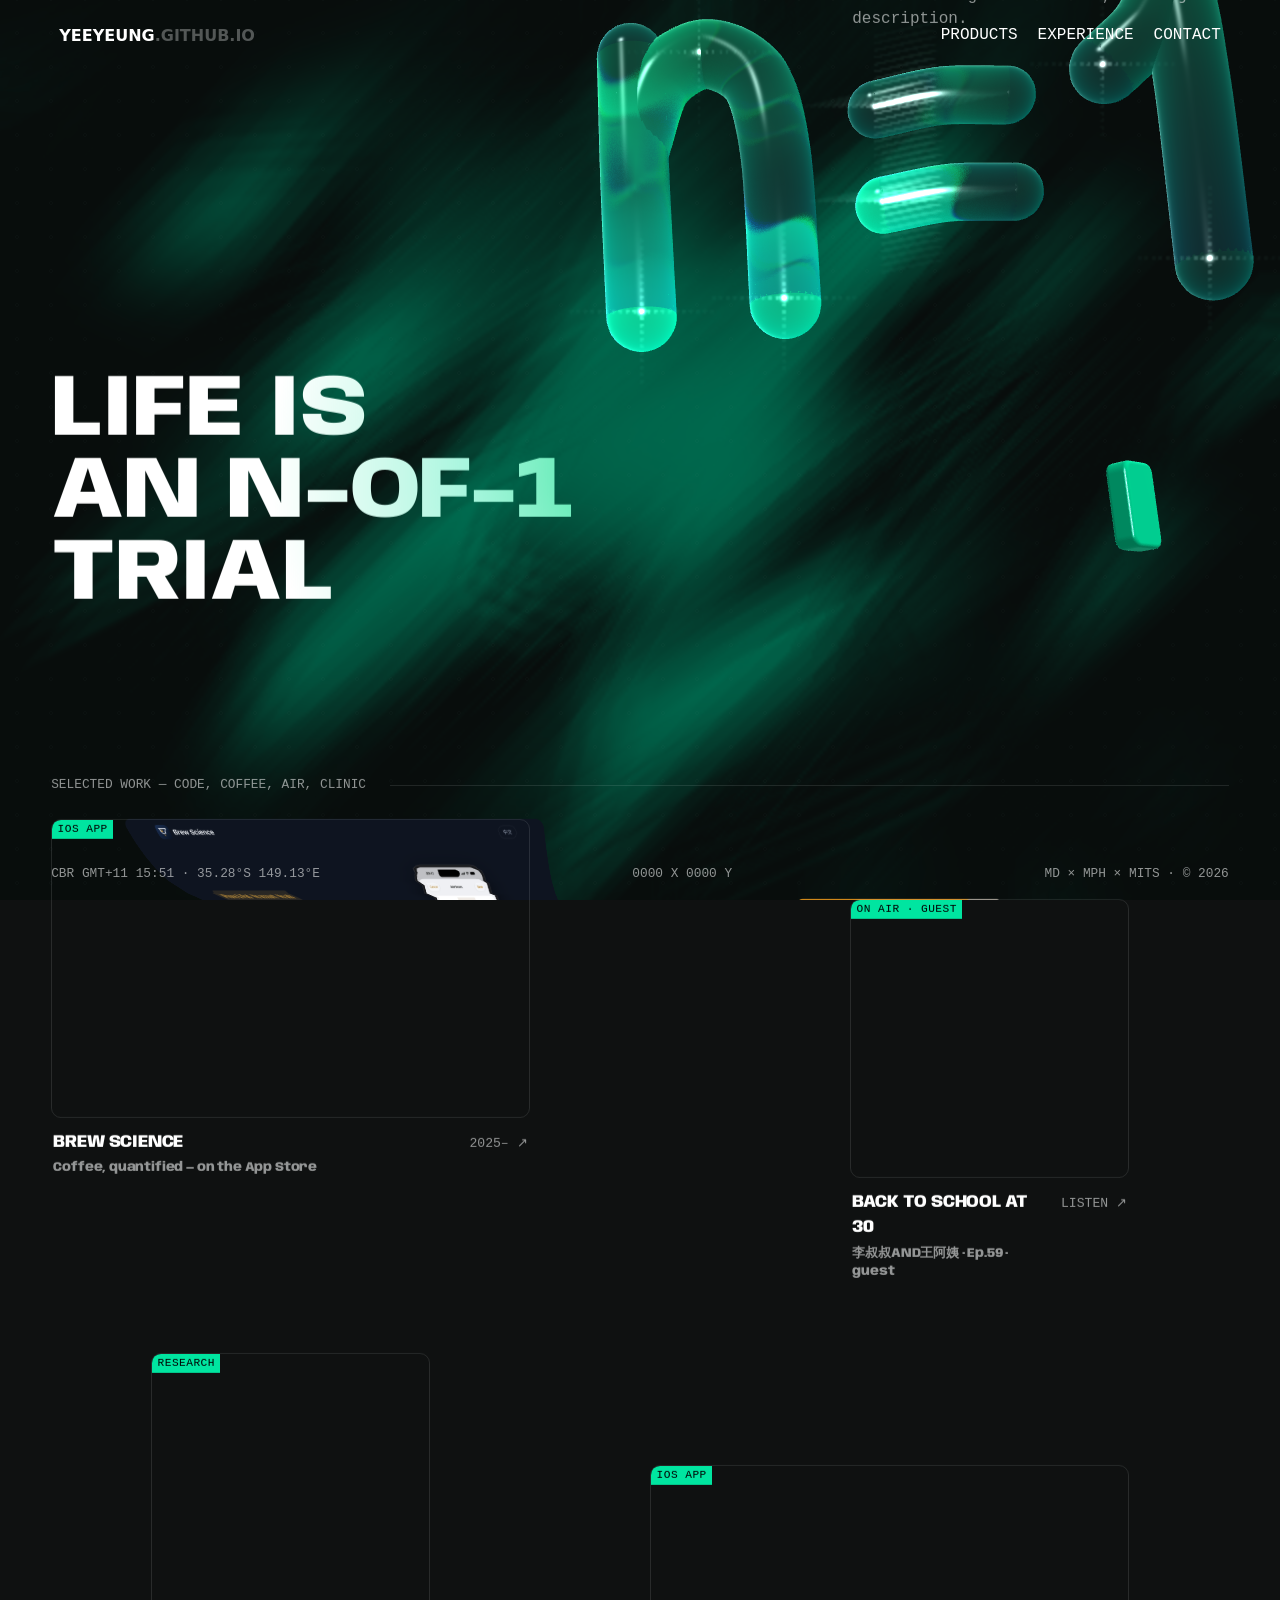
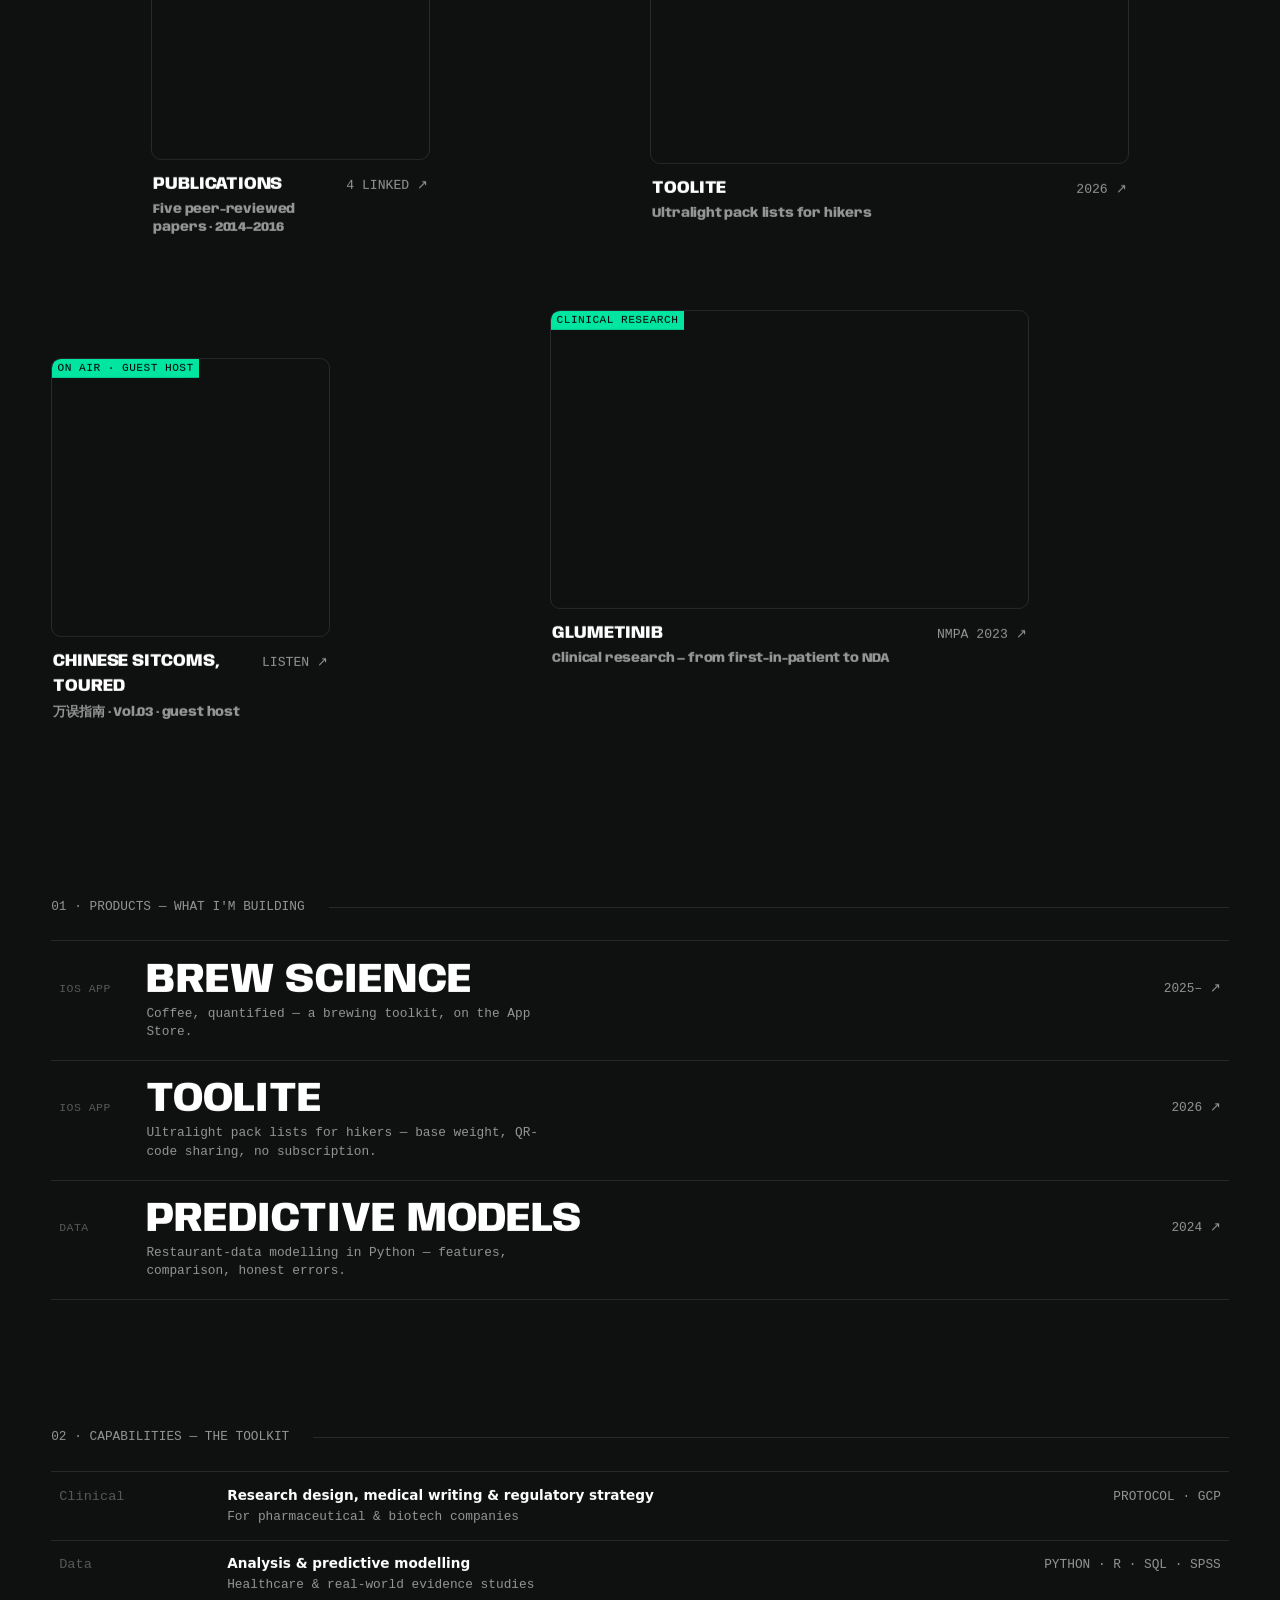
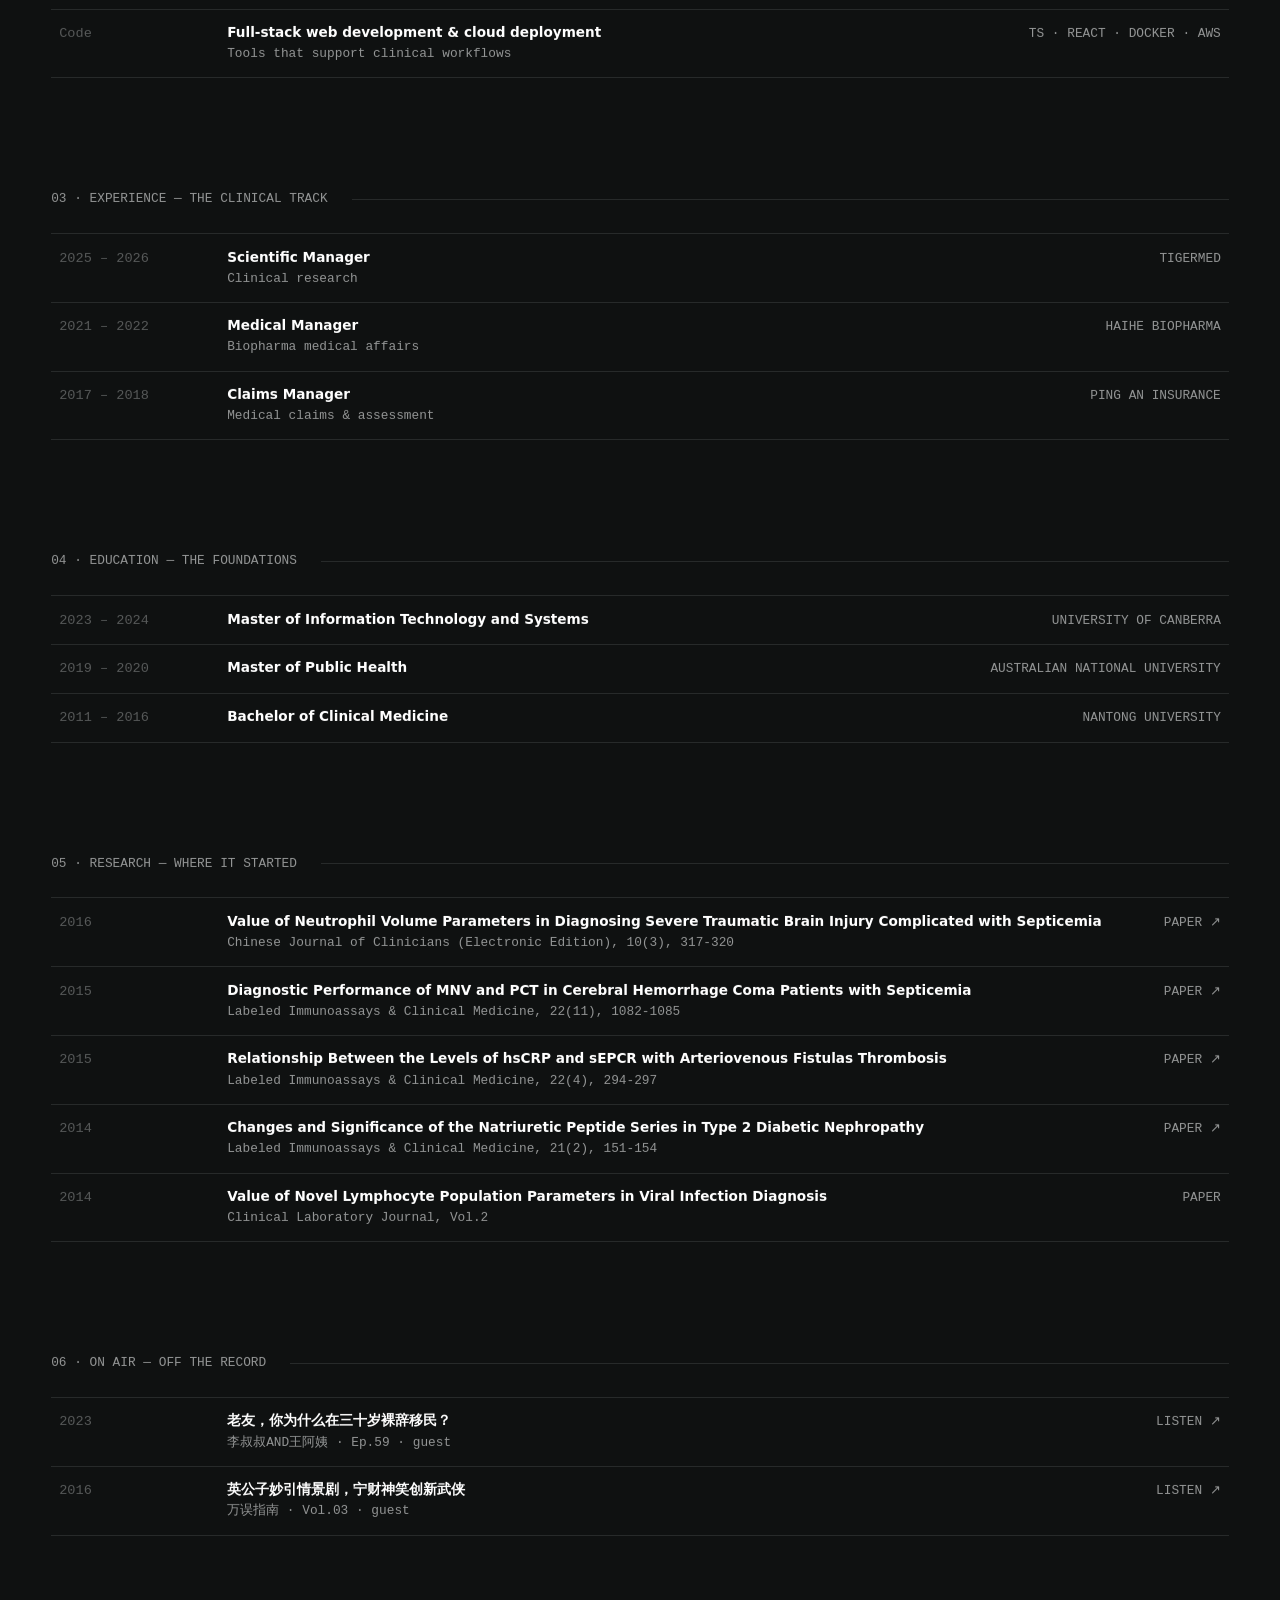
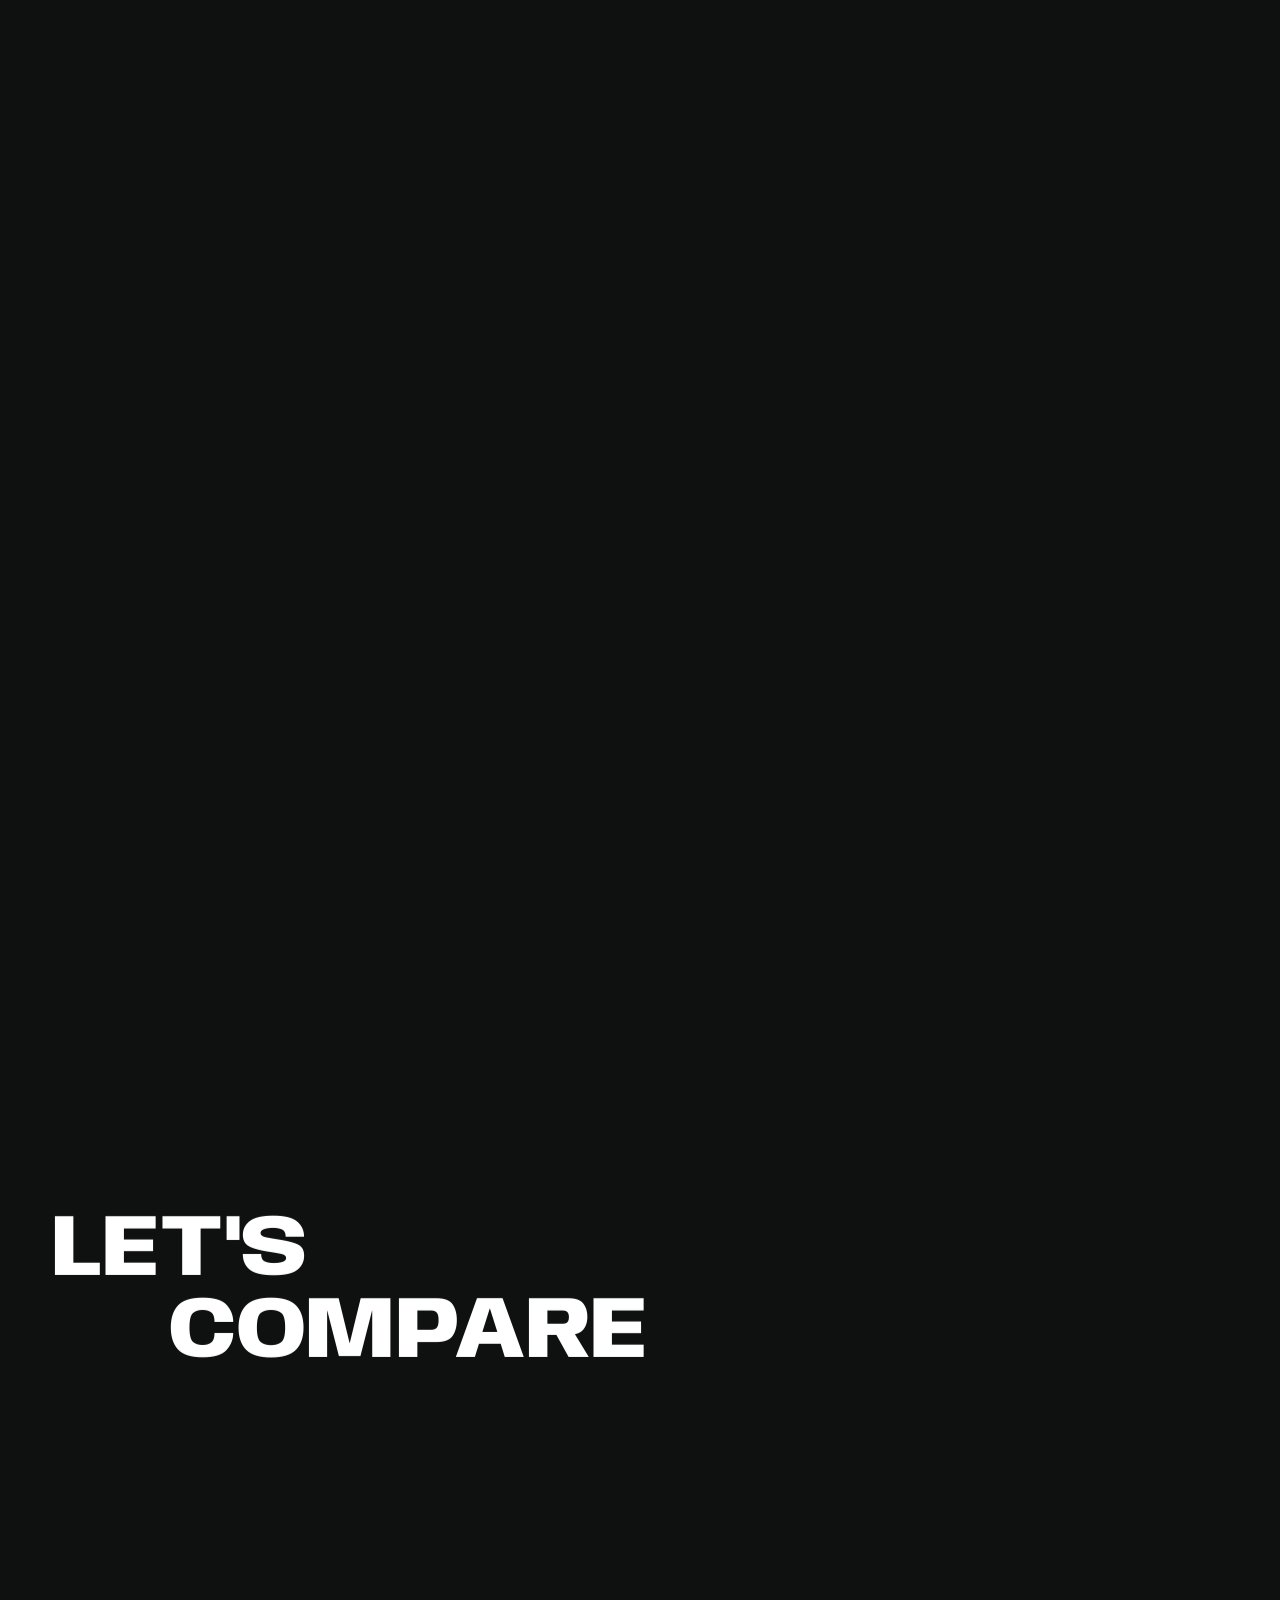
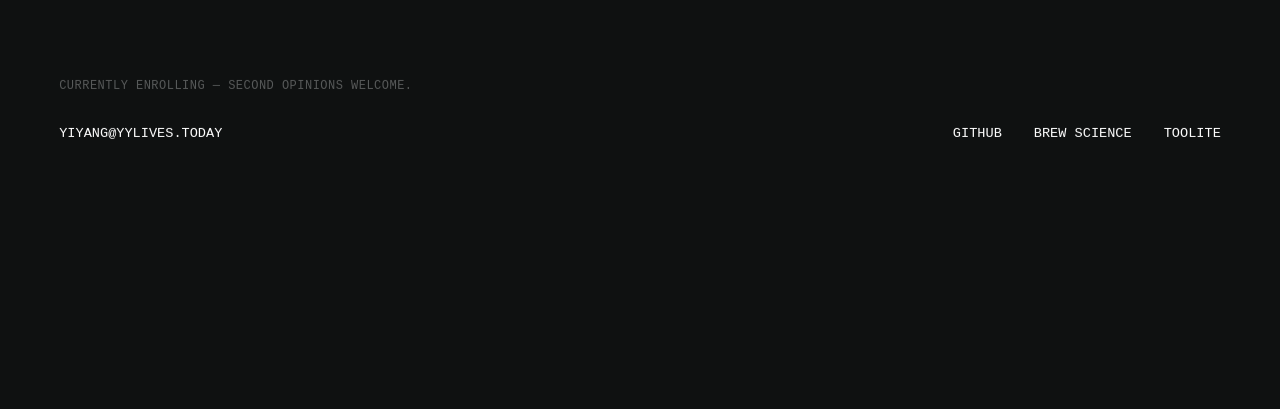
==== index.html @ 0e1e2cc1 "Centre content in a 78rem measure on wide screens; bigger, slower stickers" ====
<!DOCTYPE html>
<html lang="en" data-theme="dark">
<head>
<meta charset="utf-8">
<meta name="color-scheme" content="dark">
<meta name="viewport" content="width=device-width, initial-scale=1">
<title>Yi Yang (Yee Yeung) — Life is an n-of-1 trial</title>
<meta name="description" content="Clinical research physician & developer. Medicine by training, data by degree, code by choice. Builder of Brew Science and TooLite.">
<meta property="og:title" content="Yi Yang (Yee Yeung) — Life is an n-of-1 trial">
<meta property="og:description" content="Medicine by training. Data by degree. Code by choice.">
<meta property="og:type" content="website">
<meta property="og:url" content="https://yeeyeung.github.io/">
<link rel="icon" href="data:image/svg+xml,%3Csvg xmlns='http://www.w3.org/2000/svg' viewBox='0 0 64 64'%3E%3Crect width='64' height='64' rx='12' fill='%230f1111'/%3E%3Cpath d='M8 36h12l4-16 8 28 6-20 4 8h14' stroke='%2300e5a0' stroke-width='4' fill='none' stroke-linecap='round' stroke-linejoin='round'/%3E%3C/svg%3E">
<link rel="preconnect" href="https://fonts.googleapis.com">
<link rel="preconnect" href="https://fonts.gstatic.com" crossorigin>
<link rel="stylesheet" href="https://fonts.googleapis.com/css2?family=Anybody:ital,wdth,wght@0,50..150,100..900;1,50..150,100..900&display=swap">
<style>
/* ============================================================
   设计令牌：label 透明度阶梯 + 双主题三元组 + 单一强调色
   ============================================================ */
:root {
  --label: 0, 0, 0;
  --label-d: 54, 54, 48;
  --background-deep: 251, 250, 244;
  --background-elevated: #efede7;
  --accent: #00b87f;            /* 浅色下用深一档的监护仪绿，保证对比度 */
  --accent-glow: 0, 184, 127;

  --label-1: rgba(var(--label), 1);
  --label-2: rgba(var(--label-d), .62);
  --label-3: rgba(var(--label-d), .34);
  --line: rgba(var(--label-d), .12);
  --bg-1: rgb(var(--background-deep));

  --font-sans: ui-sans-serif, system-ui, "PingFang SC", sans-serif;
  --font-mono: ui-monospace, "SF Mono", Menlo, Consolas, monospace;
  --gutter: clamp(1rem, 4vw, 3.5rem);
}
html[data-theme="dark"] {
  --label: 255, 255, 255;
  --label-d: 230, 232, 232;
  --background-deep: 15, 17, 17;
  --background-elevated: #191b1b;
  --accent: #00e5a0;            /* 暗色下换亮一档 */
  --accent-glow: 0, 229, 160;
}
@media (prefers-color-scheme: dark) {
  html:not([data-theme]) {
    --label: 255, 255, 255;
    --label-d: 230, 232, 232;
    --background-deep: 15, 17, 17;
    --background-elevated: #191b1b;
    --accent: #00e5a0;
    --accent-glow: 0, 229, 160;
  }
}

* { box-sizing: border-box; margin: 0; }
::selection { background: var(--accent); color: #000; }

body {
  background: var(--bg-1);
  color: var(--label-1);
  font-family: var(--font-mono);
  font-size: 1rem;
  line-height: 1.45;
  transition: background .3s ease, color .3s ease;
}

/* ============ HUD 界面框架 ============ */
header {
  position: fixed; inset: 0 0 auto 0; z-index: 50;
  display: flex; justify-content: space-between; align-items: center;
  padding: 1rem var(--gutter);
  pointer-events: none;
}
header a, header button {
  pointer-events: auto;
  font: inherit; color: inherit; background: none; border: none;
  text-transform: uppercase; text-decoration: none; cursor: pointer;
  padding: .5rem; position: relative;
}
header a::before, header button::before, .hud-hover::before {
  content: ""; position: absolute; inset: 0;
  border: 2px dotted transparent;
  transition: border-color .2s;
  pointer-events: none;
}
header a:hover::before, header button:hover::before, .hud-hover:hover::before {
  border-color: var(--label-1);
}
.logo { font-family: var(--font-sans); font-weight: 800; }
.logo em { font-style: normal; color: var(--label-3); }
nav { display: flex; gap: .25rem; }
@media (max-width: 40rem) {                       /* 窄屏:导航保留,整体紧凑化 */
  .logo em { display: none; }
  header { padding: .75rem .5rem; }
  header a, header button { font-size: .72rem; padding: .5rem .3rem; }
}

.hud-bottom {
  position: fixed; inset: auto 0 0 0; z-index: 50;
  display: flex; justify-content: space-between;
  padding: 1rem var(--gutter);
  pointer-events: none;
  font-size: .8rem; color: var(--label-2); text-transform: uppercase;
}
#coords { font-variant-numeric: tabular-nums; }
@media (max-width: 48rem), (hover: none) { #coords { display: none; } }

/* ============ 首屏：点阵 + 鼠标光源 ============ */
.hero {
  position: relative;
  min-height: 100svh;
  display: grid; grid-template-rows: 1fr auto;
  padding: 6rem var(--gutter) 5rem;
  overflow: hidden;
}
#fluid, #dots, #glow { position: absolute; inset: 0; z-index: 0; }
#fluid, #glow { pointer-events: none; }
#fluid, #dots { width: 100%; height: 100%; }   /* canvas 是替换元素,仅 inset:0 不拉伸,需显式尺寸 */
.hero > * { position: relative; z-index: 1; }

.hero-meta {
  display: grid; gap: 1.5rem; align-content: start;
  grid-template-columns: repeat(12, 1fr);
}
.hero-meta .title {
  grid-column: 1 / span 12;
  font-family: var(--font-sans);
  font-size: clamp(1.35rem, 2.4vw, 2rem);
  font-weight: 600; line-height: 1.15;
}
.hero-meta .tagline {
  grid-column: 1 / span 12; color: var(--label-2); max-width: 36ch;
  font-family: Georgia, "Songti SC", serif; font-style: italic;
  font-size: 1.1rem;
}
.hero-meta .bio     { grid-column: 1 / span 12; color: var(--label-2); max-width: 48ch; }
@media (min-width: 64rem) {
  .hero-meta .title   { grid-column: 1 / span 3; }
  .hero-meta .tagline { grid-column: 4 / span 3; }
  .hero-meta .bio     { grid-column: 9 / span 4; }
}
.bio a, .exp a, .edu a {
  color: var(--label-1);
  text-decoration: underline;
  text-decoration-color: var(--label-3); text-underline-offset: .14em;
  transition: text-decoration-color .15s;
}
.bio a:hover, .exp a:hover, .edu a:hover { text-decoration-color: var(--accent); }

.display {
  font-family: "Anybody", var(--font-sans);
  font-weight: 800;
  font-variation-settings: "wdth" 110;
  text-transform: uppercase;
  line-height: .94;
  letter-spacing: -.01em;
  font-size: clamp(2.2rem, 6.8svw, 8.5rem);
}
/* 逐字母动效：JS 每帧按光标距离改写每个字母的 wdth/wght，
   鼠标扫过时字形隆起再弹回。span 由 JS 注入,无 JS 时是纯文本。 */
.display .ch { font-variation-settings: inherit; }

/* 大字光效:光标位置驱动的渐变透字（--gx/--gy 由 JS 更新）
   立体感来自透视倾斜 + 双层文字阴影。无 JS 或降级时保持普通实色。 */
.js .lit {
  --gx: 50%; --gy: 40%;
  background-image: radial-gradient(
    clamp(280px, 40vw, 620px) at var(--gx) var(--gy),
    var(--accent) 0%,
    color-mix(in srgb, var(--accent) 34%, var(--label-1)) 34%,
    var(--label-1) 72%
  );
  -webkit-background-clip: text;
  background-clip: text;
  -webkit-text-fill-color: transparent;
  color: transparent;
  will-change: transform;
}
@supports not (color: color-mix(in srgb, red 50%, blue)) {
  .js .lit { background-image: none; color: var(--label-1); -webkit-text-fill-color: currentcolor; }
}

/* ============ 入场动画（渐进增强） ============ */
.js .reveal { opacity: 0; transform: translateY(.4em); }
.js .reveal.in {
  opacity: 1; transform: none;
  transition: opacity .7s cubic-bezier(.22,1,.36,1), transform .7s cubic-bezier(.22,1,.36,1);
  transition-delay: var(--d, 0s);
}
@media (prefers-reduced-motion: reduce) {
  .js .reveal { opacity: 1; transform: none; transition: none; }
}


/* ============ 区块标题 ============ */
.sec-head {
  display: flex; justify-content: space-between; align-items: baseline;
  padding: 0 var(--gutter); margin: 5rem 0 1.5rem;
  font-size: .8rem; text-transform: uppercase; color: var(--label-2);
}
.sec-head::after { content: ""; flex: 1; border-top: 1px solid var(--line); margin-left: 1.5rem; align-self: center; }
/* scramble：乱跳字符闪强调色（监护仪开机感） */
.scr { font-style: normal; color: var(--accent); }

/* ============ 精选画廊：像素揭示 + 滚动卷曲 + 按图原始宽高比自适应（列式瀑布流）============ */
.gallery {
  display: grid; grid-template-columns: 1fr 1fr; gap: 1.25rem; align-items: start;
  padding: 0 var(--gutter) 4rem;
}
@media (max-width: 52rem) { .gallery { grid-template-columns: 1fr; } }
/* 显式两列：每列自成一条 临床→代码→声音 的读序，域横向成带 */
.gcol { display: flex; flex-direction: column; gap: 1.25rem; min-width: 0; }
.gcard {
  margin: 0; cursor: pointer;
  transform: perspective(1600px);
  transition: none;
  will-change: transform;
}
.gcard a { display: block; color: inherit; text-decoration: none; }
.gcard .stage {
  position: relative; aspect-ratio: var(--ar, 1200 / 750);   /* JS 按 front 图原始宽高比覆写 */
  background: var(--background-elevated);
  border: 1px solid var(--line); border-radius: 10px; overflow: hidden;
}
.gcard canvas { position: absolute; inset: 0; width: 100%; height: 100%; display: block; }
/* 无 JS / 加载前的静态兜底：直接显示 front 图 */
.gcard .fallback { position: absolute; inset: 0; width: 100%; height: 100%; object-fit: cover; }
.js .gcard .fallback { display: none; }
.gcard .tag {
  position: absolute; top: 0; left: 0; z-index: 2;
  background: var(--accent); color: #000;
  font-size: .7rem; text-transform: uppercase; letter-spacing: .04em; padding: .12em .5em;
}
.gcard .cap {
  display: flex; justify-content: space-between; align-items: baseline; gap: 1rem;
  margin-top: .75rem; padding: 0 .15rem;
  font-size: .82rem; text-transform: uppercase;
}
.gcard .cap .gname {
  font-family: "Anybody", var(--font-sans); font-weight: 800;
  font-variation-settings: "wdth" 100; letter-spacing: -.01em;
  font-size: clamp(1.1rem, 2vw, 1.5rem);
  transition: font-variation-settings .4s cubic-bezier(.22,1,.36,1), color .2s;
}
.gcard:hover .cap .gname { font-variation-settings: "wdth" 145, "wght" 900; color: var(--accent); }
.gcard .cap .gmeta { color: var(--label-2); font-variant-numeric: tabular-nums; white-space: nowrap; }
.gcard .cap .gsub { display: block; margin-top: .25rem; color: var(--label-2); text-transform: none; font-size: .8rem; }

/* ============ 作品索引：纯排版行，无卡片方框 ============ */
.index { padding: 0 var(--gutter) 3rem; }
.irow {
  display: grid; align-items: baseline; gap: .2rem 1.25rem;
  grid-template-columns: 4.2rem 1fr auto;
  padding: 1.15rem .5rem;
  border-top: 1px solid var(--line);
  color: inherit; text-decoration: none;
}
.irow:last-child { border-bottom: 1px solid var(--line); }
.irow .no { color: var(--label-3); font-size: .72rem; text-transform: uppercase; letter-spacing: .04em; }
.irow .iname {
  font-family: "Anybody", var(--font-sans);
  font-weight: 800; text-transform: uppercase; line-height: 1;
  font-variation-settings: "wdth" 100;
  font-size: clamp(1.4rem, 3.4vw, 2.6rem);
  transition: font-variation-settings .45s cubic-bezier(.22,1,.36,1), color .2s;
}
.irow:hover .iname { font-variation-settings: "wdth" 150, "wght" 900; color: var(--accent); }
.irow .idesc { grid-column: 2; color: var(--label-2); font-size: .8rem; max-width: 52ch; }
.irow .iyear { grid-row: 1; grid-column: 3; color: var(--label-2); font-size: .8rem; font-variant-numeric: tabular-nums; white-space: nowrap; }

/* ============ 经历 / 教育：行式列表 ============ */
.rows { padding: 0 var(--gutter) 2rem; }
.rows .row {
  display: grid; gap: .25rem 1.5rem;
  grid-template-columns: 1fr;
  padding: .85rem .5rem;
  border-top: 1px solid var(--line);
  font-size: .85rem;
}
.rows .row:last-child { border-bottom: 1px solid var(--line); }
@media (min-width: 48rem) {
  .rows .row { grid-template-columns: 9rem 1fr auto; align-items: baseline; }
}
.rows .when { color: var(--label-3); font-variant-numeric: tabular-nums; }
.rows a.row { color: inherit; text-decoration: none; }
.rows a.row:hover .what { color: var(--accent); }
.rows a.row:hover .where { color: var(--accent); }
.rows .what { font-family: var(--font-sans); font-weight: 600; }
.rows .what small { display: block; font-family: var(--font-mono); font-weight: 400; color: var(--label-2); font-size: .8rem; margin-top: .15rem; }
.rows .where { color: var(--label-2); text-transform: uppercase; font-size: .8rem; }

/* ============ 定格宣言（星空收势→终端提示符 sticky 场景）+ 页脚 ============ */
.statement { position: relative; height: 260vh; }        /* 高滚动区,内部 sticky 舞台驻留 */
.scene-stage { position: sticky; top: 0; height: 100svh; display: grid; place-items: center; overflow: hidden; text-align: center; }
#scene { position: absolute; inset: 0; width: 100%; height: 100%; z-index: 0; }
.scene-text { position: relative; z-index: 1; pointer-events: none; }
.scene-text .sc-prompt { position: absolute; left: 50%; top: 50%; transform: translate(-50%,-50%); white-space: nowrap; opacity: 0; font-family: var(--font-mono); font-size: clamp(1rem, 2.2vw, 1.5rem); color: rgb(var(--label)); letter-spacing: .05em; }
.sc-prompt .pfx { color: var(--accent); }
.sc-prompt .caret { display: inline-block; width: .62em; height: 1.15em; margin-left: .12em; background: var(--accent); vertical-align: text-bottom; animation: caret-blink 1.06s steps(1) infinite; box-shadow: 0 0 14px rgba(var(--accent-glow), .55); }
@keyframes caret-blink { 50% { opacity: 0; } }
@media (prefers-reduced-motion: reduce) { .sc-prompt .caret { animation: none; } }
footer {
  min-height: 100svh;
  display: flex; flex-direction: column; justify-content: center;
  padding: 5rem var(--gutter) 8rem; position: relative;
}
footer .display span { display: block; }
footer .display .r { text-align: right; }
.contact {
  position: absolute; inset: auto 0 0 0;
  display: flex; flex-wrap: wrap; justify-content: space-between; gap: .5rem;
  padding: 1rem var(--gutter) 3.5rem;
}
.contact a {
  color: inherit; text-decoration: none; text-transform: uppercase;
  padding: .5rem; position: relative; font-size: .85rem;
}
.contact .enroll {
  flex-basis: 100%;
  padding: .5rem; margin-bottom: .25rem;
  color: var(--label-3); font-size: .75rem;
  text-transform: uppercase; letter-spacing: .04em;
}
.contact .group { display: flex; flex-wrap: wrap; gap: .25rem 1rem; }

/* ============ v3：单画布管线（three.js）覆盖层 ============ */
#gl { position: fixed; inset: 0; width: 100vw; height: 100vh; z-index: 0; display: none; pointer-events: none; }
html.gl #gl { display: block; }
#scroll { position: relative; z-index: 1; }
html.virt #scroll { position: fixed; top: 0; left: 0; width: 100%; will-change: transform; }
html.gl body { transition: none; }

#glass-home { position: absolute; right: 5%; top: 16%; width: 52vw; height: 50vh; pointer-events: none; z-index: 0; }
#caret-home { position: absolute; right: 11%; bottom: 16%; width: 46px; height: 84px; pointer-events: none; z-index: 0; }
@media (max-width: 52rem) {
  #glass-home { left: 10%; right: 22%; width: auto; top: 51%; height: 17vh; }
  #caret-home { right: 9%; top: 57%; bottom: auto; width: 26px; height: 48px; }
}

/* 画廊图片由主画布绘制；DOM 槽只负责占位、边框和标签 */
html.gl .gcard .stage { background: transparent; }
html.js:not(.gl) .gcard .fallback { display: block; }
.gcard { transform: none; }

/* 宣言区：方块光标放大吞屏 → 星流 → 缩回提示符 */
.statement { height: 460vh; }
.stage-pin { position: sticky; top: 0; height: 100vh; height: 100svh; display: grid; place-items: center; text-align: center; overflow: hidden; }
html.virt .stage-pin { position: absolute; left: 0; width: 100%; height: 100vh; will-change: transform; }
.stage-pin > * { grid-area: 1 / 1; }
#st-title { opacity: 0; color: #fff; padding: 0 var(--gutter); }
.prompt { opacity: 0; white-space: nowrap; font-family: var(--font-mono); font-size: clamp(1rem, 2.2vw, 1.5rem); letter-spacing: .05em; color: var(--label-1); transition: color .25s; }
.prompt .pfx { color: var(--accent); }
#caret-end { display: inline-block; width: .62em; height: 1.15em; margin-left: .12em; vertical-align: text-bottom; }
html.in-portal .prompt { color: #fff; }
html.in-portal header, html.in-portal .hud-bottom { color: #fff; --label-1: #fff; --label-2: rgba(255,255,255,.62); --label-3: rgba(255,255,255,.34); }

/* 无 WebGL / 减弱动效：静态版 */
html:not(.gl) .statement { height: auto; }
html:not(.gl) .stage-pin { position: static; height: auto; min-height: 60vh; gap: 2rem; align-content: center; }
html:not(.gl) .stage-pin > * { grid-area: auto; }
html:not(.gl) #st-title { opacity: 1; color: var(--label-1); }
html:not(.gl) .prompt { opacity: 1; }
html:not(.gl) #caret-end { background: var(--accent); }

@media (max-width: 48rem) { .hud-bottom .geo { display: none; } }

/* 触屏轻量路径：画廊用普通图片，点按淡入反面 */
html.lite .gcard .fallback { display: block; }
.gcard .hoverimg { position: absolute; inset: 0; width: 100%; height: 100%; object-fit: cover; opacity: 0; transition: opacity .35s ease; }
.gcard.flipped .hoverimg { opacity: 1; }
@supports (height: 100lvh) { html.lite #gl { height: 100lvh; } }

/* 画廊：12 列错落网格，卡片占 3–5 列并留白（不再两列铺满） */
@media (min-width: 52rem) {
  .gallery { grid-template-columns: repeat(12, 1fr); column-gap: 1.25rem; row-gap: 4.5rem; padding-bottom: 6rem; }
  .gcol { display: contents; }
  .g-brew { grid-column: 1 / span 5; grid-row: 1; }
  .g-lswg { grid-column: 9 / span 3; grid-row: 1; margin-top: 5rem; }
  .g-pubs { grid-column: 2 / span 3; grid-row: 2; }
  .g-tool { grid-column: 7 / span 5; grid-row: 2; margin-top: 7rem; }
  .g-wwzn { grid-column: 1 / span 3; grid-row: 3; margin-top: 3rem; }
  .g-glum { grid-column: 6 / span 5; grid-row: 3; }
  .gcard .cap .gname { font-size: clamp(.95rem, 1.35vw, 1.25rem); }
}
@media (max-width: 52rem) {
  .gallery, .gcol { gap: 2.75rem; }
  .g-lswg, .g-wwzn, .g-pubs { width: 64%; }
  .g-lswg, .g-pubs { align-self: flex-end; }
  .g-tool, .g-glum { width: 90%; }
  .g-glum { align-self: flex-end; }
}

/* 页脚大字：收成一组，轻微错位而不是左右拉开 */
footer .display { width: fit-content; }
footer .display .r { text-align: left; padding-left: 1.35em; }
footer .display span:nth-child(3) { padding-left: .45em; }

/* 宽屏：内容收进约 78rem 的居中版心（所有区块都用 --gutter 做左右边距，改这一处即可） */
:root { --gutter: max(clamp(1rem, 4vw, 3.5rem), calc((100vw - 78rem) / 2)); }
@media (min-width: 52rem) {
  #glass-home { right: var(--gutter); width: min(50vw, 40rem); }
  #caret-home { right: calc(var(--gutter) + 4.5rem); }
}
</style>
</head>
<body>

<canvas id="gl" aria-hidden="true"></canvas>

<header>
  <a class="logo" href="#">YEEYEUNG<em>.github.io</em></a>
  <nav>
    <a href="#products">Products</a>
    <a href="#experience">Experience</a>
    <a href="#contact">Contact</a>
  </nav>
</header>

<div id="scroll">
<main>
  <section class="hero">
    <div id="glass-home" aria-hidden="true"></div>
    <div id="caret-home" aria-hidden="true"></div>
    <div class="hero-meta">
      <span class="title reveal">Medicine &amp;<br>Engineering</span>
      <span class="tagline reveal" style="--d:.08s">Medicine by training. Data by degree. Code by choice.</span>
      <p class="bio reveal" style="--d:.16s">I'm Yi Yang (Yee Yeung), a clinical research physician &amp; developer. I work in clinical research, and build products like <a href="https://brewscience.win" target="_blank" rel="noopener">Brew Science</a> and <a href="https://toolite.win" target="_blank" rel="noopener">TooLite</a> — because rigor is a habit, not a job description.</p>
    </div>
    <h1 class="display lit">
      <span class="reveal" style="--d:.2s">Life is</span><br>
      <span class="reveal" style="--d:.3s">an n-of-1</span><br>
      <span class="reveal" style="--d:.4s">trial</span>
    </h1>
  </section>

  <div class="sec-head" id="selected"><span>Selected work — code, coffee, air, clinic</span></div>
  <section class="gallery">
    <div class="gcol">
      <figure class="gcard g-brew" data-front="assets/brew-site-front.png" data-hover="assets/brew-site-hover.png">
        <a href="https://brewscience.win" target="_blank" rel="noopener">
          <div class="stage">
            <span class="tag">iOS app</span>
            <img class="fallback" src="assets/brew-site-front.png" alt="Brew Science website">
          </div>
          <div class="cap"><span class="gname">Brew Science<span class="gsub">Coffee, quantified — on the App Store</span></span><span class="gmeta">2025– ↗</span></div>
        </a>
      </figure>
      <figure class="gcard g-tool" data-front="assets/toolite-site-front.png" data-hover="assets/toolite-site-hover.png">
        <a href="https://toolite.win" target="_blank" rel="noopener">
          <div class="stage">
            <span class="tag">iOS app</span>
            <img class="fallback" src="assets/toolite-site-front.png" alt="TooLite website">
          </div>
          <div class="cap"><span class="gname">TooLite<span class="gsub">Ultralight pack lists for hikers</span></span><span class="gmeta">2026 ↗</span></div>
        </a>
      </figure>
      <figure class="gcard g-pubs" data-front="assets/journal-cover.jpg" data-hover="assets/research-all-hover.png">
        <a href="http://dx.chinadoi.cn/10.11748/bjmy.issn.1006-1703.2015.11.004" target="_blank" rel="noopener">
          <div class="stage">
            <span class="tag">Research</span>
            <img class="fallback" src="assets/journal-cover.jpg" alt="标记免疫分析与临床 journal cover">
          </div>
          <div class="cap"><span class="gname">Publications<span class="gsub">Five peer-reviewed papers · 2014–2016</span></span><span class="gmeta">4 linked ↗</span></div>
        </a>
      </figure>
    </div>
    <div class="gcol">
      <figure class="gcard g-lswg" data-front="assets/podcast-lswg.jpg" data-hover="assets/podcast-lswg-hover.png">
        <a href="https://podcasts.apple.com/au/podcast/id1636436841?i=1000627399134" target="_blank" rel="noopener">
          <div class="stage">
            <span class="tag">On air · guest</span>
            <img class="fallback" src="assets/podcast-lswg.jpg" alt="李叔叔AND王阿姨 podcast, Ep.59">
          </div>
          <div class="cap"><span class="gname">Back to school at 30<span class="gsub">李叔叔AND王阿姨 · Ep.59 · guest</span></span><span class="gmeta">Listen ↗</span></div>
        </a>
      </figure>
      <figure class="gcard g-wwzn" data-front="assets/podcast-wwzn.jpg" data-hover="assets/podcast-wwzn-hover.png">
        <a href="https://podcasts.apple.com/au/podcast/id1085635164?i=1000436356600" target="_blank" rel="noopener">
          <div class="stage">
            <span class="tag">On air · guest host</span>
            <img class="fallback" src="assets/podcast-wwzn.jpg" alt="万误指南 podcast, Vol.03">
          </div>
          <div class="cap"><span class="gname">Chinese sitcoms, toured<span class="gsub">万误指南 · Vol.03 · guest host</span></span><span class="gmeta">Listen ↗</span></div>
        </a>
      </figure>
      <figure class="gcard g-glum" data-front="assets/glumetinib-orr.png" data-hover="assets/glumetinib-mech.png">
        <a href="https://clinicaltrials.gov/study/NCT04270591" target="_blank" rel="noopener">
          <div class="stage">
            <span class="tag">Clinical research</span>
            <img class="fallback" src="assets/glumetinib-orr.png" alt="Glumetinib GLORY trial — 65.8% confirmed ORR">
          </div>
          <div class="cap"><span class="gname">Glumetinib<span class="gsub">Clinical research — from first-in-patient to NDA</span></span><span class="gmeta">NMPA 2023 ↗</span></div>
        </a>
      </figure>
    </div>
  </section>

  <div class="sec-head" id="products"><span>01 · Products — what I'm building</span></div>
  <section class="index">
    <a class="irow reveal" href="https://brewscience.win" target="_blank" rel="noopener">
      <span class="no">iOS app</span>
      <span class="iname">Brew Science</span>
      <span class="iyear">2025– ↗</span>
      <span class="idesc">Coffee, quantified — a brewing toolkit, on the App Store.</span>
    </a>
    <a class="irow reveal" href="https://toolite.win" target="_blank" rel="noopener">
      <span class="no">iOS app</span>
      <span class="iname">TooLite</span>
      <span class="iyear">2026 ↗</span>
      <span class="idesc">Ultralight pack lists for hikers — base weight, QR-code sharing, no subscription.</span>
    </a>
    <a class="irow reveal" href="https://github.com/YeeYeung/ZomatoPredictiveModels" target="_blank" rel="noopener">
      <span class="no">Data</span>
      <span class="iname">Predictive Models</span>
      <span class="iyear">2024 ↗</span>
      <span class="idesc">Restaurant-data modelling in Python — features, comparison, honest errors.</span>
    </a>
  </section>

  <div class="sec-head" id="capabilities"><span>02 · Capabilities — the toolkit</span></div>
  <section class="rows caps">
    <div class="row reveal">
      <span class="when">Clinical</span>
      <span class="what">Research design, medical writing &amp; regulatory strategy<small>For pharmaceutical &amp; biotech companies</small></span>
      <span class="where">Protocol · GCP</span>
    </div>
    <div class="row reveal">
      <span class="when">Data</span>
      <span class="what">Analysis &amp; predictive modelling<small>Healthcare &amp; real-world evidence studies</small></span>
      <span class="where">Python · R · SQL · SPSS</span>
    </div>
    <div class="row reveal">
      <span class="when">Code</span>
      <span class="what">Full-stack web development &amp; cloud deployment<small>Tools that support clinical workflows</small></span>
      <span class="where">TS · React · Docker · AWS</span>
    </div>
  </section>

  <div class="sec-head" id="experience"><span>03 · Experience — the clinical track</span></div>
  <section class="rows exp">
    <div class="row reveal">
      <span class="when">2025 – 2026</span>
      <span class="what">Scientific Manager<small>Clinical research</small></span>
      <span class="where">Tigermed</span>
    </div>
    <div class="row reveal">
      <span class="when">2021 – 2022</span>
      <span class="what">Medical Manager<small>Biopharma medical affairs</small></span>
      <span class="where">Haihe Biopharma</span>
    </div>
    <div class="row reveal">
      <span class="when">2017 – 2018</span>
      <span class="what">Claims Manager<small>Medical claims &amp; assessment</small></span>
      <span class="where">Ping An Insurance</span>
    </div>
  </section>

  <div class="sec-head" id="education"><span>04 · Education — the foundations</span></div>
  <section class="rows edu">
    <div class="row reveal">
      <span class="when">2023 – 2024</span>
      <span class="what">Master of Information Technology and Systems</span>
      <span class="where">University of Canberra</span>
    </div>
    <div class="row reveal">
      <span class="when">2019 – 2020</span>
      <span class="what">Master of Public Health</span>
      <span class="where">Australian National University</span>
    </div>
    <div class="row reveal">
      <span class="when">2011 – 2016</span>
      <span class="what">Bachelor of Clinical Medicine</span>
      <span class="where">Nantong University</span>
    </div>
  </section>

  <div class="sec-head" id="research"><span>05 · Research — where it started</span></div>
  <section class="rows pubs">
    <a class="row reveal" href="http://dx.chinadoi.cn/10.3877/cma.j.issn.1674-0785.2016.03.002" target="_blank" rel="noopener">
      <span class="when">2016</span>
      <span class="what">Value of Neutrophil Volume Parameters in Diagnosing Severe Traumatic Brain Injury Complicated with Septicemia<small>Chinese Journal of Clinicians (Electronic Edition), 10(3), 317-320</small></span>
      <span class="where">Paper ↗</span>
    </a>
    <a class="row reveal" href="http://dx.chinadoi.cn/10.11748/bjmy.issn.1006-1703.2015.11.004" target="_blank" rel="noopener">
      <span class="when">2015</span>
      <span class="what">Diagnostic Performance of MNV and PCT in Cerebral Hemorrhage Coma Patients with Septicemia<small>Labeled Immunoassays &amp; Clinical Medicine, 22(11), 1082-1085</small></span>
      <span class="where">Paper ↗</span>
    </a>
    <a class="row reveal" href="http://dx.chinadoi.cn/10.11748/bjmy.issn.1006-1703.2015.04.011" target="_blank" rel="noopener">
      <span class="when">2015</span>
      <span class="what">Relationship Between the Levels of hsCRP and sEPCR with Arteriovenous Fistulas Thrombosis<small>Labeled Immunoassays &amp; Clinical Medicine, 22(4), 294-297</small></span>
      <span class="where">Paper ↗</span>
    </a>
    <a class="row reveal" href="http://dx.chinadoi.cn/10.11748/bjmy.issn.1006-1703.2014.02.013" target="_blank" rel="noopener">
      <span class="when">2014</span>
      <span class="what">Changes and Significance of the Natriuretic Peptide Series in Type 2 Diabetic Nephropathy<small>Labeled Immunoassays &amp; Clinical Medicine, 21(2), 151-154</small></span>
      <span class="where">Paper ↗</span>
    </a>
    <div class="row reveal">
      <span class="when">2014</span>
      <span class="what">Value of Novel Lymphocyte Population Parameters in Viral Infection Diagnosis<small>Clinical Laboratory Journal, Vol.2</small></span>
      <span class="where">Paper</span>
    </div>
  </section>

  <div class="sec-head" id="onair"><span>06 · On air — off the record</span></div>
  <section class="rows onair">
    <a class="row reveal" href="https://podcasts.apple.com/au/podcast/id1636436841?i=1000627399134" target="_blank" rel="noopener">
      <span class="when">2023</span>
      <span class="what">老友，你为什么在三十岁裸辞移民？<small>李叔叔AND王阿姨 · Ep.59 · guest</small></span>
      <span class="where">Listen ↗</span>
    </a>
    <a class="row reveal" href="https://podcasts.apple.com/au/podcast/id1085635164?i=1000436356600" target="_blank" rel="noopener">
      <span class="when">2016</span>
      <span class="what">英公子妙引情景剧，宁财神笑创新武侠<small>万误指南 · Vol.03 · guest</small></span>
      <span class="where">Listen ↗</span>
    </a>
  </section>

  <section class="statement" id="statement">
    <div class="stage-pin" id="stage-pin">
      <p class="display" id="st-title">The experiment continues</p>
      <p class="prompt" id="prompt" aria-label="second opinions welcome"><span class="pfx">&gt;&nbsp;</span><span id="pline"></span><span id="caret-end" aria-hidden="true"></span></p>
    </div>
  </section>
</main>

<footer id="contact">
  <p class="display">
    <span class="reveal">Let's</span>
    <span class="reveal r" style="--d:.1s">compare</span>
    <span class="reveal" style="--d:.2s">notes</span>
  </p>
  <div class="contact">
    <span class="enroll">Currently enrolling — second opinions welcome.</span>
    <a class="hud-hover" href="mailto:yiyang@yylives.today">yiyang@yylives.today</a>
    <span class="group">
      <a class="hud-hover" href="https://github.com/YeeYeung" target="_blank" rel="noopener">GitHub</a>
      <a class="hud-hover" href="https://brewscience.win" target="_blank" rel="noopener">Brew Science</a>
      <a class="hud-hover" href="https://toolite.win" target="_blank" rel="noopener">TooLite</a>
    </span>
  </div>
</footer>
</div>

<div class="hud-bottom">
  <span><span id="clock">CBR GMT+11 --:--</span><span class="geo"> · 35.28°S 149.13°E</span></span>
  <span id="coords" aria-hidden="true">0000 X 0000 Y</span>
  <span>MD × MPH × MITS · © 2026</span>
</div>

<script type="module">
import * as THREE from './vendor/three.module.min.js';

const root = document.documentElement;
root.classList.add('js');

/* ---- HUD 时钟 ---- */
const clock = document.getElementById('clock');
const clockFmt = new Intl.DateTimeFormat('en-GB', { hour: '2-digit', minute: '2-digit', timeZone: 'Australia/Sydney', timeZoneName: 'shortOffset' });
const tick = () => {
  const parts = clockFmt.formatToParts(new Date());
  const get = t => (parts.find(p => p.type === t) || {}).value || '';
  clock.textContent = `CBR ${get('timeZoneName')} ${get('hour')}:${get('minute')}`;   // 夏令时自动在 GMT+10 / GMT+11 间切换
};
tick(); setInterval(tick, 30_000);

/* 只有深色主题 */
let themeDirty = true;

/* ---- 入场动画 ---- */
const io = new IntersectionObserver(es => es.forEach(e => {
  if (e.isIntersecting) { e.target.classList.add('in'); io.unobserve(e.target); }
}), { threshold: 0.15 });
document.querySelectorAll('.reveal').forEach(el => io.observe(el));

/* ---- Scramble 文字：逐字错开落定，乱跳字符闪强调色 ---- */
const reduced = matchMedia('(prefers-reduced-motion: reduce)').matches;
const SCR_CHARS = 'ABCDEFGHIJKLMNOPQRSTUVWXYZ0123456789#%<>/*';
function scramble(el, { letterDelay = 42, scrambleTime = 240 } = {}) {
  const text = el.dataset.stext || el.textContent;
  el.dataset.stext = text;
  el.textContent = '';
  const spans = [...text].map(ch => { const sp = document.createElement('span'); sp.textContent = ch; el.appendChild(sp); return sp; });
  const t0 = performance.now();
  function frame(now) {
    const dt = now - t0; let settled = true;
    for (let i = 0; i < spans.length; i++) {
      const ch = text[i];
      if (!/[A-Za-z0-9]/.test(ch)) continue;
      const sp = spans[i];
      if (dt < i * letterDelay + scrambleTime) { sp.textContent = SCR_CHARS[Math.random() * SCR_CHARS.length | 0]; sp.className = 'scr'; settled = false; }
      else if (sp.className) { sp.textContent = ch; sp.className = ''; }
    }
    if (settled) el.textContent = text; else requestAnimationFrame(frame);
  }
  requestAnimationFrame(frame);
}
if (!reduced) {
  const scrIO = new IntersectionObserver(es => es.forEach(e => {
    if (e.isIntersecting) { scramble(e.target); scrIO.unobserve(e.target); }
  }), { threshold: 0.6 });
  document.querySelectorAll('.sec-head span').forEach(el => scrIO.observe(el));
}

/* ---- 公共小工具 ---- */
const clamp = (v, a, b) => Math.min(b, Math.max(a, v));
const sstep = (a, b, x) => { const t = clamp((x - a) / (b - a), 0, 1); return t * t * (3 - 2 * t); };
const damp = (a, b, l, dt) => a + (b - a) * (1 - Math.exp(-l * dt));
const mix = (a, b, t) => a + (b - a) * t;
const PROMPT = 'second opinions welcome';
const fine = matchMedia('(hover: hover) and (pointer: fine)').matches;

const scroller = document.getElementById('scroll');
const statement = document.getElementById('statement');
const stagePin = document.getElementById('stage-pin');
const stTitle = document.getElementById('st-title');
const promptEl = document.getElementById('prompt');
const pline = document.getElementById('pline');
const glassHome = document.getElementById('glass-home');
const caretHome = document.getElementById('caret-home');
const caretEnd = document.getElementById('caret-end');
const coordsEl = document.getElementById('coords');
const heroTitle = document.querySelector('.hero .display');

/* ---- 首屏大字：逐字母可变字体波浪 ---- */
const letters = [];
if (!reduced && fine && heroTitle) {
  heroTitle.querySelectorAll('.reveal').forEach(span => {
    const text = span.textContent; span.textContent = '';
    for (const ch of text) {
      const s = document.createElement('span'); s.className = 'ch'; s.textContent = ch; span.appendChild(s);
      if (ch.trim()) letters.push({ el: s, x: 0, y: 0, w: 110, g: 800, lw: 0, lg: 0 });
    }
  });
}
function measureLetters() {
  for (const L of letters) { const r = L.el.getBoundingClientRect(); L.x = r.left + r.width / 2; L.y = r.top + r.height / 2; }
}

/* ============================================================
   WebGL 管线。失败或减弱动效时整体跳过，页面退回静态版。
   ============================================================ */
let renderer = null;
if (!reduced) {
  try {
    THREE.ColorManagement.enabled = false;        // 着色器直接写显示色
    renderer = new THREE.WebGLRenderer({ canvas: document.getElementById('gl'), antialias: !fine, alpha: false, powerPreference: 'high-performance' });
    if (!renderer.capabilities.isWebGL2) throw new Error('webgl2 required');
  } catch (_) { renderer = null; }
}

if (!renderer) {
  pline.textContent = PROMPT;
} else {
  root.classList.add('gl');
  const VIRT = fine;                               // 鼠标设备用阻尼虚拟滚动；触屏保留原生滚动
  if (VIRT) root.classList.add('virt');
  const LITE = !fine;                              // 触屏走轻量路径：直出屏幕、无流体/星芒/画布画廊
  if (LITE) root.classList.add('lite');
  const canvas = renderer.domElement;
  renderer.autoClear = false;
  const DPR = Math.min(devicePixelRatio || 1, fine ? 2 : 1.5);
  renderer.setPixelRatio(DPR);

  const FS_VERT = `varying vec2 vUv; void main(){ vUv = uv; gl_Position = vec4(position.xy, 0.0, 1.0); }`;
  const fsScene = new THREE.Scene();
  const fsCam = new THREE.OrthographicCamera(-1, 1, 1, -1, 0, 1);
  const fsQuad = new THREE.Mesh(new THREE.PlaneGeometry(2, 2));
  fsQuad.frustumCulled = false; fsScene.add(fsQuad);
  const fsMat = (frag, uniforms) => new THREE.ShaderMaterial({ vertexShader: FS_VERT, fragmentShader: frag, uniforms, depthTest: false, depthWrite: false });
  const pass = (mat, target) => { fsQuad.material = mat; renderer.setRenderTarget(target); renderer.render(fsScene, fsCam); };
  const rt = (w, h, opts = {}) => new THREE.WebGLRenderTarget(Math.max(2, w | 0), Math.max(2, h | 0), { minFilter: THREE.LinearFilter, magFilter: THREE.LinearFilter, depthBuffer: false, ...opts });

  let W = 1, H = 1, PW = 1, PH = 1;

  /* ---- 1. 背景层栈（0.3 倍分辨率，一遍程序化）：指针光斑 → 漩涡 → 正弦 → 拉伸 Voronoi 碎裂 ---- */
  const bgMat = fsMat(`
precision highp float;
varying vec2 vUv;
uniform vec2 uRes; uniform vec2 uPos; uniform float uTime;
uniform vec3 uBase; uniform vec3 uGlow;
mat2 rot(float a){ return mat2(cos(a), -sin(a), sin(a), cos(a)); }
vec2 rnd2(vec2 p){ return fract(sin(vec2(dot(p, vec2(127.1, 311.7)), dot(p, vec2(269.5, 183.3)))) * 43758.5453); }
void main(){
  float asp = uRes.x / uRes.y;
  vec2 uv = vUv;
  vec2 st = (uv - 0.5) * vec2(asp, 1.0) * 14.0;
  st = rot(-0.785) * st * vec2(1.0, 0.11);
  vec2 ist = floor(st), fst = fract(st);
  float d1 = 9.0, d2 = 9.0; vec2 best = vec2(0.0);
  for (int j = -1; j <= 1; j++) for (int i = -1; i <= 1; i++) {
    vec2 nb = vec2(float(i), float(j));
    vec2 pt = rnd2(ist + nb);
    pt = 0.5 + 0.5 * sin(5.0 + uTime * 0.2 + 6.2831 * pt);
    float d = length(nb + pt - fst);
    if (d < d1) { d2 = d1; d1 = d; best = pt; } else if (d < d2) { d2 = d; }
  }
  float soft = smoothstep(0.0, 0.04, d2 - d1) * smoothstep(0.0, 0.02, d1);
  uv += (best * 0.36 - 0.18) * soft;
  vec2 wc = uv * 2.0 - 1.0;
  wc.x += sin((wc.y + uPos.y) * 7.0 + uTime * 0.25) * 0.236;
  uv = wc * 0.5 + 0.5;
  vec2 q = uv - uPos; q.x *= asp;
  float dc = length(q);
  float a = 1.0 * smoothstep(0.25, 0.0, dc) + uTime * 0.05;
  q = rot(a * smoothstep(0.25, 0.0, dc)) * q;
  vec2 sq = q * vec2(0.54, 0.46);
  float fall = smoothstep(0.03, 0.30, length(sq));
  gl_FragColor = vec4(mix(uGlow, uBase, fall), 1.0);
}`, {
    uRes: { value: new THREE.Vector2(1, 1) }, uPos: { value: new THREE.Vector2(0.5, 0.5) }, uTime: { value: 0 },
    uBase: { value: new THREE.Color() }, uGlow: { value: new THREE.Color() },
  });

  const TRAIL_N = 12;
  const BLUR = LITE ? 5 : 12;
  const compMat = fsMat(`
precision highp float;
varying vec2 vUv;
uniform sampler2D uBg; uniform vec2 uRes; uniform float uDpr;
uniform vec2 uTrail[${TRAIL_N}]; uniform float uTrailS[${TRAIL_N}];
uniform vec3 uAccent; uniform vec3 uDotCol; uniform float uDotA;
void main(){
  vec3 c = vec3(0.0); float r = 1.0;
  vec2 px = vec2(uRes.y / uRes.x, 1.0) * 0.012;
  for (int i = 0; i < ${BLUR}; i++) {
    float th = float(i) * 2.39996323; r += 1.0 / r;
    c += texture2D(uBg, vUv + (r - 1.0) * vec2(cos(th), sin(th)) * px).rgb;
  }
  c /= ${BLUR}.0;
  float cell = 34.0 * uDpr;
  vec2 fc = gl_FragCoord.xy;
  vec2 id = floor(fc / cell), cuv = fract(fc / cell);
  float d = distance(cuv, vec2(0.5));
  float aa = fwidth(d) * 1.5;
  c = mix(c, uDotCol, smoothstep(0.055, 0.055 - aa, d) * uDotA);
  ${LITE ? '' : `float hl = 0.0;
  for (int i = 0; i < ${TRAIL_N}; i++) {
    vec2 pc = floor(uTrail[i] / cell);
    vec2 dd = abs(id - pc);
    hl = max(hl, (1.0 - step(0.5, max(dd.x, dd.y))) * uTrailS[i]);
  }
  c = mix(c, uAccent, smoothstep(0.30, 0.30 - aa, d) * hl);`}
  gl_FragColor = vec4(c, 1.0);
}`, {
    uBg: { value: null }, uRes: { value: new THREE.Vector2(1, 1) }, uDpr: { value: DPR },
    uTrail: { value: Array.from({ length: TRAIL_N }, () => new THREE.Vector2(-9999, -9999)) },
    uTrailS: { value: new Array(TRAIL_N).fill(0) },
    uAccent: { value: new THREE.Color() }, uDotCol: { value: new THREE.Color() }, uDotA: { value: 0.22 },
  });

  /* ---- 2. 3D 场景 ---- */
  const scene = new THREE.Scene();
  const camera = new THREE.PerspectiveCamera(30, 1, 0.1, 200);
  const CAM_Z = 12;
  camera.position.set(0, 0, CAM_Z);
  const worldH = () => 2 * Math.tan(THREE.MathUtils.degToRad(camera.fov / 2)) * CAM_Z;

  const OBJ_VERT = `
varying vec3 vN; varying vec3 vEye; varying vec3 vWorld; varying float vY;
void main(){
  vec4 wp = modelMatrix * vec4(position, 1.0);
  vWorld = wp.xyz;
  vN = normalize((modelMatrix * vec4(normal, 0.0)).xyz);
  vEye = normalize(wp.xyz - cameraPosition);
  vY = position.y;
  gl_Position = projectionMatrix * viewMatrix * wp;
}`;

  const GLASS_LOOPS = LITE ? 2 : 6;
  /* 玻璃：逐通道折射背景贴图 + 体色 + 跟随鼠标的高光 + 侧向菲涅尔 */
  const glassMat = new THREE.ShaderMaterial({
    vertexShader: OBJ_VERT,
    fragmentShader: `
precision highp float;
uniform sampler2D uBg; uniform vec2 uRes; uniform vec3 uLight;
uniform vec3 uTintA; uniform vec3 uTintB; uniform vec2 uYRange; uniform float uDark;
varying vec3 vN; varying vec3 vEye; varying vec3 vWorld; varying float vY;
float rnd(vec2 p){ return fract(sin(dot(p, vec2(12.9898, 78.233))) * 43758.5453); }
void main(){
  vec2 uv = gl_FragCoord.xy / uRes;
  vec3 n = normalize(vN), e = normalize(vEye);
  vec3 rR = refract(e, n, 1.0 / 1.15), rG = refract(e, n, 1.0 / 1.18), rB = refract(e, n, 1.0 / 1.22);
  float noise = rnd(uv) * 0.025;
  vec3 col = vec3(0.0);
  for (int i = 0; i < ${GLASS_LOOPS}; i++) {
    float s = float(i) / ${GLASS_LOOPS}.0 * 0.1 + noise;
    col.r += texture2D(uBg, uv + rR.xy * (0.24 + s * 1.0) * 0.30).r;
    col.g += texture2D(uBg, uv + rG.xy * (0.24 + s * 2.0) * 0.30).g;
    col.b += texture2D(uBg, uv + rB.xy * (0.24 + s * 3.0) * 0.30).b;
  }
  col /= ${GLASS_LOOPS}.0;
  float ndv = abs(dot(n, e));
  float thick = 1.0 - ndv;
  float g = clamp((vY - uYRange.x) / (uYRange.y - uYRange.x), 0.0, 1.0);
  vec3 tint = mix(uTintB, uTintA, g);
  vec3 dk = col * 1.3; dk = mix(dk, dk * tint * 2.6, 0.65) + tint * (0.10 + 0.42 * thick);
  vec3 lt = col * mix(vec3(1.0), tint * 1.25, 0.55 + 0.4 * thick);      // 亮底：按厚度吸收
  col = mix(lt, dk, uDark);
  vec3 V = -e;
  vec3 L = normalize(uLight - vWorld);
  float spec = pow(max(dot(n, normalize(L + V)), 0.0), 220.0);
  float spec2 = pow(max(dot(n, normalize(vec3(-0.5, 0.8, 0.6) + V)), 0.0), 320.0);
  col += spec * 1.3 + spec2 * 0.7 + max(dot(n, L), 0.0) * 0.05;
  float fr = pow(1.0 - ndv, 5.0);
  float side = smoothstep(-0.5, 0.5, dot(n, normalize(vec3(-1.0, 0.3, 1.0))));
  col += fr * side * 0.45;
  gl_FragColor = vec4(col, 1.0);
}`,
    uniforms: {
      uBg: { value: null }, uRes: { value: new THREE.Vector2(1, 1) }, uLight: { value: new THREE.Vector3(4, 6, 8) },
      uTintA: { value: new THREE.Color(0.0, 0.80, 0.56) }, uTintB: { value: new THREE.Color(0.0, 0.40, 0.52) },
      uYRange: { value: new THREE.Vector2(-1.2, 1.2) }, uDark: { value: 1 },
    },
  });

  /* 「n=1」充气管字 */
  function tube(points, radius = 0.25) {
    const curve = new THREE.CatmullRomCurve3(points.map(p => new THREE.Vector3(p[0], p[1], p[2] || 0)), false, 'catmullrom', 0.45);
    const g = new THREE.Group();
    g.add(new THREE.Mesh(new THREE.TubeGeometry(curve, 120, radius, 28, false), glassMat));
    for (const p of [points[0], points[points.length - 1]]) {
      const s = new THREE.Mesh(new THREE.SphereGeometry(radius, 28, 20), glassMat);
      s.position.set(p[0], p[1], p[2] || 0); g.add(s);
    }
    return g;
  }
  const glass = new THREE.Group();
  const glassInner = new THREE.Group();
  glass.add(glassInner);
  glassInner.add(tube([[0, 1.0, 0], [0.0, 0.0, 0.04], [0, -1, 0]]));
  glassInner.add(tube([[0.0, 0.25, 0.02], [0.2, 0.78, 0.0], [0.55, 0.98, -0.04], [0.9, 0.72, 0.0], [1.02, 0.1, 0.05], [1.02, -1, 0]]));
  glassInner.add(tube([[1.75, 0.33, 0.1], [2.2, 0.36, 0.14], [2.65, 0.33, 0.1]], 0.2));
  glassInner.add(tube([[1.75, -0.33, -0.05], [2.2, -0.30, -0.02], [2.65, -0.33, -0.05]], 0.2));
  glassInner.add(tube([[3.35, 0.5, 0], [3.62, 0.72, 0.03], [3.86, 1.0, 0.0], [3.9, 0.3, 0.04], [3.9, -1, 0]]));
  glassInner.position.set(-1.95, 0, 0);
  scene.add(glass);

  /* 方块光标：静止时是强调色实体；放大吞屏后表面变成屏幕空间的星流 */
  const caretShape = new THREE.Shape();
  { const w = 0.6, h = 1.1, r = 0.11, x = -w / 2, y = -h / 2;
    caretShape.moveTo(x + r, y); caretShape.lineTo(x + w - r, y); caretShape.quadraticCurveTo(x + w, y, x + w, y + r);
    caretShape.lineTo(x + w, y + h - r); caretShape.quadraticCurveTo(x + w, y + h, x + w - r, y + h);
    caretShape.lineTo(x + r, y + h); caretShape.quadraticCurveTo(x, y + h, x, y + h - r);
    caretShape.lineTo(x, y + r); caretShape.quadraticCurveTo(x, y, x + r, y); }
  const caretGeo = new THREE.ExtrudeGeometry(caretShape, { depth: 0.22, bevelEnabled: true, bevelThickness: 0.06, bevelSize: 0.06, bevelSegments: 8, curveSegments: 16 });
  caretGeo.center();
  const CARET_H = 1.22, CARET_W = 0.72;

  const portalMat = new THREE.ShaderMaterial({
    vertexShader: OBJ_VERT, side: THREE.DoubleSide, transparent: true,
    fragmentShader: `
precision highp float;
uniform vec2 uRes; uniform float uPhase; uniform float uT; uniform float uReveal; uniform float uOpacity;
uniform vec3 uAccent; uniform vec3 uA; uniform vec3 uB; uniform vec3 uC; uniform vec3 uLight;
varying vec3 vN; varying vec3 vEye; varying vec3 vWorld;
float h1(float n){ return fract(sin(n * 127.1) * 43758.5453123); }
vec3 hyper(vec2 fc){
  vec2 u = (fc * 2.0 - uRes) / min(uRes.x, uRes.y);
  float r = length(u);
  const float RAYS = 260.0;
  float a = (atan(u.y, u.x) / 6.28318530718 + 0.5) * RAYS;
  float id = floor(a), cell = abs(fract(a) - 0.5);
  float ha = h1(id), hb = h1(id + 71.3), hc = h1(id + 13.7);
  float keepP = mix(0.16, 1.0, uT);
  float keep = 1.0 - smoothstep(keepP - 0.03, keepP + 0.03, fract((id + 0.5) * 0.61803398875));
  float len = mix(0.30, 0.62, hc) * mix(0.75, 1.25, uT);
  float z = log(r + 1e-3) * 1.15 - uPhase * (0.55 + hb) + ha * 17.0;
  float f = fract(z);
  float ew = max(fwidth(z) * 1.5, 0.004);
  float dash = smoothstep(0.0, ew, f) * (1.0 - smoothstep(len - ew, len + ew, f));
  dash *= mix(0.55, 1.0, f / max(len, 1e-3));
  float tw = max(fwidth(cell) * 1.5, 0.002);
  float thin = 1.0 - smoothstep(0.14 - tw, 0.14 + tw, cell);
  float radial = pow(smoothstep(0.06, 0.9, r), 1.2);
  vec3 col = mix(mix(uA, uB, smoothstep(0.0, 0.6, hb)), uC, smoothstep(0.72, 1.0, ha));
  col *= mix(0.8, 1.15, hc);
  return col * dash * thin * keep * radial * mix(1.2, 3.2, uT);
}
void main(){
  vec3 st = hyper(gl_FragCoord.xy);
  float reveal = clamp(uReveal, 0.0, 1.0);
  float lum = dot(st, vec3(0.299, 0.587, 0.114));
  vec3 base = mix(uAccent, vec3(0.0), smoothstep(0.0, 0.6, reveal));
  vec3 rgb = base + st * reveal * smoothstep(0.0, 0.35, reveal);
  vec3 n = normalize(vN); if (!gl_FrontFacing) n = -n;
  vec3 e = normalize(vEye), V = -e;
  vec3 L = normalize(uLight - vWorld);
  float gloss = mix(1.0, smoothstep(0.1, 0.48, lum), reveal);
  float lamb = max(dot(n, normalize(vec3(0.35, 0.75, 0.55))), 0.0);
  rgb *= mix(0.50 + 0.50 * lamb, 1.0, reveal);
  float spec = pow(max(dot(n, normalize(L + V)), 0.0), 90.0);
  rgb += spec * 0.8 * gloss * (1.0 - smoothstep(0.0, 0.12, reveal));
  float fr = pow(1.0 - abs(dot(n, e)), 6.0);
  rgb += fr * 0.5 * smoothstep(-0.5, 0.5, dot(n, normalize(vec3(-1.0, 0.3, 1.0)))) * gloss;
  if (uOpacity < 0.01) discard;
  gl_FragColor = vec4(rgb, uOpacity);
}`,
    uniforms: {
      uRes: { value: new THREE.Vector2(1, 1) }, uPhase: { value: 0 }, uT: { value: 0 }, uReveal: { value: 0 }, uOpacity: { value: 1 },
      uAccent: { value: new THREE.Color() },
      uA: { value: new THREE.Color(0.10, 0.95, 0.72) }, uB: { value: new THREE.Color(0.20, 0.62, 1.0) }, uC: { value: new THREE.Color(0.62, 0.38, 1.0) },
      uLight: { value: new THREE.Vector3(4, 6, 8) },
    },
  });
  const caret = new THREE.Group();
  const caretSpin = new THREE.Group();
  const caretMesh = new THREE.Mesh(caretGeo, portalMat);
  caretMesh.frustumCulled = false; caretMesh.renderOrder = 10; caretMesh.layers.set(1);
  caretSpin.add(caretMesh); caret.add(caretSpin); scene.add(caret);

  /* ---- 画廊：每张卡一块细分平面，对齐 DOM 槽；滚动卷曲在裁剪空间做，悬停用方块扩散揭示反面 ---- */
  const cardGeo = new THREE.PlaneGeometry(1, 1, 1, 24);
  const texLoader = new THREE.TextureLoader();
  const curlU = { value: 0 };
  const cardMat = () => new THREE.ShaderMaterial({
    transparent: true, depthTest: false, depthWrite: false,
    vertexShader: `
uniform float uCurl; varying vec2 vUv;
void main(){
  vUv = uv;
  vec4 p = projectionMatrix * modelViewMatrix * vec4(position, 1.0);
  float y = clamp(p.y / p.w, -1.0, 1.0);
  p.x *= 1.0 - (1.0 - sqrt(max(0.0, 1.0 - y * y))) * uCurl;      // 靠近视口上下缘时向中线收拢 = 圆柱感
  gl_Position = p;
}`,
    fragmentShader: `
precision highp float;
uniform sampler2D uFront; uniform sampler2D uHover; uniform float uHp; uniform vec2 uSize; uniform float uHoverAsp; uniform float uReady;
varying vec2 vUv;
vec2 coverUv(vec2 uv, float imgAsp, float boxAsp){
  vec2 s = imgAsp > boxAsp ? vec2(boxAsp / imgAsp, 1.0) : vec2(1.0, imgAsp / boxAsp);
  return (uv - 0.5) * s + 0.5;
}
void main(){
  vec2 px = vUv * uSize;
  vec2 q = abs(px - uSize * 0.5) - (uSize * 0.5 - 10.0);
  float sd = length(max(q, 0.0)) - 10.0;                          // 圆角 10px
  float alpha = (1.0 - smoothstep(-1.0, 0.5, sd)) * uReady;
  if (alpha < 0.01) discard;
  vec3 col = texture2D(uFront, vUv).rgb;
  if (uHp > 0.001) {
    const float CELL = 20.0;
    vec2 cid = floor(px / CELL), cuv = fract(px / CELL);
    float d = distance((cid + 0.5) * CELL, uSize * 0.5);
    float band = CELL * 4.0;
    float grow = clamp((uHp * (length(uSize * 0.5) + band) - d) / band, 0.0, 1.0);
    grow = grow * grow * (3.0 - 2.0 * grow);
    vec2 a = abs(cuv - 0.5);
    float sq = max(a.x, a.y), aa = fwidth(sq) * 1.5;
    float m = grow >= 0.999 ? 1.0 : (grow <= 0.001 ? 0.0 : 1.0 - smoothstep(0.5 * grow - aa, 0.5 * grow + aa, sq));
    col = mix(col, texture2D(uHover, coverUv(vUv, uHoverAsp, uSize.x / uSize.y)).rgb, m);
  }
  gl_FragColor = vec4(col, alpha);
}`,
    uniforms: { uFront: { value: null }, uHover: { value: null }, uHp: { value: 0 }, uSize: { value: new THREE.Vector2(1, 1) }, uHoverAsp: { value: 1.6 }, uReady: { value: 0 }, uCurl: curlU },
  });
  let closeOpen = null;
  const cards = (LITE ? [] : [...document.querySelectorAll('.gcard')]).map(el => {
    const c = { el, stage: el.querySelector('.stage'), hp: 0, target: 0, mat: cardMat() };
    c.mesh = new THREE.Mesh(cardGeo, c.mat); c.mesh.renderOrder = 1; c.mesh.frustumCulled = false; c.mesh.visible = false; c.mesh.layers.set(1);
    scene.add(c.mesh);
    const prep = t => { t.minFilter = THREE.LinearMipmapLinearFilter; t.anisotropy = 4; return t; };
    texLoader.load(el.dataset.front, t => {
      c.mat.uniforms.uFront.value = prep(t); c.mat.uniforms.uReady.value = 1;
      c.stage.style.setProperty('--ar', `${t.image.width} / ${t.image.height}`);
      layoutScroll();
    });
    texLoader.load(el.dataset.hover, t => { c.mat.uniforms.uHover.value = prep(t); c.mat.uniforms.uHoverAsp.value = t.image.width / t.image.height; c.hasHover = true; });
    if (fine) {
      el.addEventListener('pointerenter', () => { c.target = 1; });
      el.addEventListener('pointerleave', () => { c.target = 0; });
    } else {
      /* 触屏：第一次点按翻面，翻开后再点才走链接；翻开新卡时旧卡翻回 */
      const flipBack = () => { c.target = 0; };
      el.addEventListener('click', e => {
        if (c.target < 0.5) { e.preventDefault(); if (closeOpen && closeOpen !== flipBack) closeOpen(); c.target = 1; closeOpen = flipBack; }
      });
    }
    return c;
  });


  /* ---- 贴纸：科研与日常器具，点击处迸出一把，页脚持续飘落（风摆 + 旋转 + 下落） ---- */
  const INK = '#10201b';
  const ST = [
    /* 锥形瓶 */ `<path d="M40 12h20v6h-4v22l22 38a6 6 0 0 1-5 10H27a6 6 0 0 1-5-10l22-38V18h-4z" fill="#f6f2e6" stroke="${INK}" stroke-width="4" stroke-linejoin="round"/><path d="M33 62h34l9 16a4 4 0 0 1-3.5 6h-45a4 4 0 0 1-3.5-6z" fill="#00c98b"/><circle cx="44" cy="72" r="3" fill="#f6f2e6"/><circle cx="56" cy="67" r="2" fill="#f6f2e6"/>`,
    /* 试管 */ `<g transform="rotate(20 50 50)"><path d="M38 10h24v6h-3v52a9 9 0 0 1-18 0V16h-3z" fill="#f6f2e6" stroke="${INK}" stroke-width="4" stroke-linejoin="round"/><path d="M43 44h14v24a7 7 0 0 1-14 0z" fill="#ff7a59"/></g>`,
    /* 培养皿 */ `<circle cx="50" cy="50" r="36" fill="#f6f2e6" stroke="${INK}" stroke-width="4"/><circle cx="50" cy="50" r="28" fill="#7ef0c8" stroke="${INK}" stroke-width="2.5"/><circle cx="42" cy="44" r="6" fill="#00c98b"/><circle cx="60" cy="56" r="4.5" fill="#ffd35a"/><circle cx="56" cy="38" r="3" fill="#ff7a59"/><circle cx="40" cy="62" r="3.5" fill="#00c98b"/>`,
    /* 胶囊 */ `<g transform="rotate(-35 50 50)"><rect x="16" y="35" width="68" height="30" rx="15" fill="#f6f2e6" stroke="${INK}" stroke-width="4"/><path d="M50 35H31a15 15 0 0 0 0 30h19z" fill="#ff7a59" stroke="${INK}" stroke-width="4" stroke-linejoin="round"/><path d="M58 42h14" stroke="#fff" stroke-width="3" stroke-linecap="round"/></g>`,
    /* 显微镜 */ `<rect x="22" y="78" width="56" height="10" rx="3" fill="#5aa9ff" stroke="${INK}" stroke-width="4" stroke-linejoin="round"/><path d="M62 78C82 66 82 38 62 28" fill="none" stroke="${INK}" stroke-width="11" stroke-linecap="round"/><path d="M62 78C82 66 82 38 62 28" fill="none" stroke="#5aa9ff" stroke-width="5" stroke-linecap="round"/><g transform="rotate(24 50 34)"><rect x="42" y="12" width="16" height="38" rx="3" fill="#f6f2e6" stroke="${INK}" stroke-width="4"/><rect x="45" y="50" width="10" height="9" fill="${INK}"/></g><rect x="26" y="62" width="34" height="6" rx="2" fill="${INK}"/>`,
    /* 听诊器 */ `<path d="M32 14v22a16 16 0 0 0 32 0V14" fill="none" stroke="${INK}" stroke-width="6" stroke-linecap="round"/><path d="M48 52v14a15 15 0 0 0 30 0v-6" fill="none" stroke="${INK}" stroke-width="6" stroke-linecap="round"/><circle cx="78" cy="52" r="9" fill="#7ef0c8" stroke="${INK}" stroke-width="4"/><circle cx="32" cy="13" r="4" fill="#ff7a59" stroke="${INK}" stroke-width="3"/><circle cx="64" cy="13" r="4" fill="#ff7a59" stroke="${INK}" stroke-width="3"/>`,
    /* 双螺旋 */ `<g stroke="${INK}" stroke-width="3" stroke-linecap="round"><path d="M40 20h20M37 32h26M40 44h20M40 56h20M37 68h26M40 80h20"/></g><path d="M36 10C36 30 64 30 64 50S36 70 36 90" fill="none" stroke="#00c98b" stroke-width="7" stroke-linecap="round"/><path d="M64 10C64 30 36 30 36 50S64 70 64 90" fill="none" stroke="#ff7a59" stroke-width="7" stroke-linecap="round"/>`,
    /* 手冲滤杯 */ `<path d="M20 26h60L62 66H38z" fill="#f6f2e6" stroke="${INK}" stroke-width="4" stroke-linejoin="round"/><path d="M27 30h46l-6 13H33z" fill="#8a5a3c"/><path d="M40 46l4 16M50 46v16M60 46l-4 16" stroke="${INK}" stroke-width="2.5" stroke-linecap="round"/><rect x="34" y="66" width="32" height="7" rx="2" fill="#ffd35a" stroke="${INK}" stroke-width="4" stroke-linejoin="round"/><path d="M78 32c14 0 14 20-3 22" fill="none" stroke="${INK}" stroke-width="5" stroke-linecap="round"/><path d="M50 78c-4 6-4 10 0 10s4-4 0-10z" fill="#8a5a3c" stroke="${INK}" stroke-width="2.5" stroke-linejoin="round"/>`,
    /* 电子秤 */ `<rect x="18" y="28" width="64" height="12" rx="5" fill="#5aa9ff" stroke="${INK}" stroke-width="4"/><rect x="14" y="40" width="72" height="42" rx="9" fill="#f6f2e6" stroke="${INK}" stroke-width="4"/><rect x="27" y="52" width="46" height="18" rx="4" fill="${INK}"/><text x="50" y="66" text-anchor="middle" font-family="ui-monospace,Menlo,monospace" font-weight="700" font-size="13" fill="#7ef0c8">15.0g</text>`,
    /* 背包 */ `<path d="M40 24v-6a10 10 0 0 1 20 0v6" fill="none" stroke="${INK}" stroke-width="5" stroke-linecap="round"/><rect x="26" y="22" width="48" height="64" rx="16" fill="#00c98b" stroke="${INK}" stroke-width="4"/><rect x="35" y="54" width="30" height="22" rx="6" fill="#7ef0c8" stroke="${INK}" stroke-width="3.5"/><path d="M34 40h32" stroke="${INK}" stroke-width="3.5" stroke-linecap="round"/><path d="M50 54v8" stroke="${INK}" stroke-width="3.5" stroke-linecap="round"/>`,
    /* 滴管 */ `<g transform="rotate(38 50 50)"><ellipse cx="50" cy="20" rx="11" ry="13" fill="#ff7a59" stroke="${INK}" stroke-width="4"/><rect x="43" y="30" width="14" height="8" fill="${INK}"/><path d="M45 38h10v30l-5 14-5-14z" fill="#f6f2e6" stroke="${INK}" stroke-width="4" stroke-linejoin="round"/><path d="M47 54h6v14l-3 8-3-8z" fill="#5aa9ff"/></g>`,
    /* 心电卡 */ `<rect x="10" y="26" width="80" height="48" rx="8" fill="#f6f2e6" stroke="${INK}" stroke-width="4"/><path d="M16 52h16l5-14 8 30 8-38 6 22h25" fill="none" stroke="#00c98b" stroke-width="4.5" stroke-linecap="round" stroke-linejoin="round"/>`,
  ];
  const ST_COLS = 4, ST_ROWS = 3, ST_CELL = 256;
  const stCanvas = document.createElement('canvas'); stCanvas.width = ST_COLS * ST_CELL; stCanvas.height = ST_ROWS * ST_CELL;
  const stCtx = stCanvas.getContext('2d');
  const stTex = new THREE.CanvasTexture(stCanvas); stTex.minFilter = THREE.LinearMipmapLinearFilter; stTex.anisotropy = 4;
  let stReady = 0;
  ST.forEach((body, i) => {
    /* 先画一层加粗的白色轮廓当「模切白边」，再画本体 */
    const svg = `<svg xmlns="http://www.w3.org/2000/svg" viewBox="-8 -8 116 116" width="${ST_CELL}" height="${ST_CELL}"><style>.cut *{stroke:#fff!important;stroke-width:15px!important;fill:#fff!important;stroke-linejoin:round;stroke-linecap:round}</style><g class="cut">${body}</g><g>${body}</g></svg>`;
    const im = new Image();
    im.onload = () => { stCtx.drawImage(im, (i % ST_COLS) * ST_CELL, ((i / ST_COLS) | 0) * ST_CELL, ST_CELL, ST_CELL); stTex.needsUpdate = true; stReady++; };
    im.src = 'data:image/svg+xml;charset=utf-8,' + encodeURIComponent(svg);
  });
  const stGeo = new THREE.PlaneGeometry(1, 1);
  const ST_POOL = LITE ? 14 : 22;
  const stickers = Array.from({ length: ST_POOL }, () => {
    const mat = new THREE.ShaderMaterial({
      transparent: true, depthTest: false, depthWrite: false,
      vertexShader: `varying vec2 vUv; void main(){ vUv = uv; gl_Position = projectionMatrix * modelViewMatrix * vec4(position, 1.0); }`,
      fragmentShader: `precision highp float; uniform sampler2D uMap; uniform vec4 uRect; uniform float uAlpha; varying vec2 vUv;
void main(){ vec4 c = texture2D(uMap, uRect.xy + vUv * uRect.zw); if (c.a * uAlpha < 0.01) discard; gl_FragColor = vec4(c.rgb, c.a * uAlpha); }`,
      uniforms: { uMap: { value: stTex }, uRect: { value: new THREE.Vector4(0, 0, 1, 1) }, uAlpha: { value: 1 } },
    });
    const mesh = new THREE.Mesh(stGeo, mat); mesh.visible = false; mesh.renderOrder = 5; mesh.frustumCulled = false; mesh.layers.set(1);
    scene.add(mesh);
    return { mesh, mat, live: false, x: 0, y: 0, vx: 0, vy: 0, rot: 0, rs: 0, size: 80, ph: 0, amp: 0, term: 400, age: 0 };
  });
  let stNext = 0, stLast = -1;
  function spawnSticker(x, y, burst) {
    if (stReady < ST.length) return;
    const s = stickers[stNext]; stNext = (stNext + 1) % ST_POOL;
    let k = (Math.random() * ST.length) | 0; if (k === stLast) k = (k + 1) % ST.length; stLast = k;
    s.mat.uniforms.uRect.value.set((k % ST_COLS) / ST_COLS, 1 - (((k / ST_COLS) | 0) + 1) / ST_ROWS, 1 / ST_COLS, 1 / ST_ROWS);
    s.live = true; s.age = 0; s.x = x; s.y = y;
    s.size = (LITE ? 88 : 150) * (0.8 + Math.random() * 0.5);
    s.vx = burst ? (Math.random() - 0.5) * 520 : (Math.random() - 0.5) * 40;
    s.vy = burst ? -170 - Math.random() * 220 : 30 + Math.random() * 40;
    s.rot = Math.random() * 6.283; s.rs = (Math.random() - 0.5) * 1.6;
    s.ph = Math.random() * 6.283; s.amp = 16 + Math.random() * 44; s.term = 130 + Math.random() * 120;
    s.mesh.visible = true;
  }
  addEventListener('click', e => {
    if (e.target.closest && e.target.closest('a, button, .gcard')) return;
    const n = LITE ? 4 : 6;
    for (let i = 0; i < n; i++) spawnSticker(e.clientX + (Math.random() - 0.5) * 30, e.clientY + (Math.random() - 0.5) * 20, true);
  });
  const footerEl = document.querySelector('footer');
  let rainAcc = 0;
  function tickStickers(dt, k) {
    /* 页脚进入视口后持续飘落 */
    const fr = footerEl.getBoundingClientRect();
    if (fr.top < H * 0.75 && fr.bottom > H * 0.3) {
      rainAcc += dt;
      if (rainAcc > 0.85) { rainAcc = 0; spawnSticker(W * (0.08 + Math.random() * 0.84), -70, false); }
    }
    for (const s of stickers) {
      if (!s.live) continue;
      s.age += dt;
      s.vy = Math.min(s.vy + 380 * dt, s.term);
      s.vx *= Math.exp(-1.6 * dt);
      s.x += (s.vx + Math.sin(time * 1.1 + s.ph) * s.amp) * dt;
      s.y += s.vy * dt; s.rot += s.rs * dt;
      if (s.y > H + 160) { s.live = false; s.mesh.visible = false; continue; }
      const [wx, wy] = toWorld(s.x, s.y);
      s.mesh.position.set(wx, wy, 0); s.mesh.rotation.z = s.rot;
      s.mesh.scale.setScalar(s.size * k * Math.min(1, s.age * 6));
      s.mat.uniforms.uAlpha.value = Math.min(1, s.age * 8);
    }
  }

  /* ---- 3. 流体速度场：只用来扭曲整帧画面 ---- */
  const FLUID = fine;
  const SIM_H = 144;
  let simW = 256, vel, pres, curlRT, divRT;
  const dbl = (w, h) => { const o = { a: rt(w, h, { type: THREE.HalfFloatType }), b: rt(w, h, { type: THREE.HalfFloatType }) };
    o.swap = () => { const t = o.a; o.a = o.b; o.b = t; }; return o; };
  const tx = () => ({ value: new THREE.Vector2(1 / simW, 1 / SIM_H) });
  const SIM_HEAD = `precision highp float; varying vec2 vUv; uniform vec2 uTx;`;
  const curlMat = fsMat(SIM_HEAD + ` uniform sampler2D uV;
void main(){ float L = texture2D(uV, vUv - vec2(uTx.x, 0.)).y, R = texture2D(uV, vUv + vec2(uTx.x, 0.)).y;
  float T = texture2D(uV, vUv + vec2(0., uTx.y)).x, B = texture2D(uV, vUv - vec2(0., uTx.y)).x;
  gl_FragColor = vec4(0.5 * (R - L - T + B), 0., 0., 1.); }`, { uV: { value: null }, uTx: tx() });
  const forceMat = fsMat(SIM_HEAD + ` uniform sampler2D uV; uniform sampler2D uCurl; uniform vec2 uP; uniform vec2 uD; uniform float uAsp;
void main(){
  float L = abs(texture2D(uCurl, vUv - vec2(uTx.x, 0.)).x), R = abs(texture2D(uCurl, vUv + vec2(uTx.x, 0.)).x);
  float T = abs(texture2D(uCurl, vUv + vec2(0., uTx.y)).x), B = abs(texture2D(uCurl, vUv - vec2(0., uTx.y)).x);
  float C = texture2D(uCurl, vUv).x;
  vec2 f = vec2(T - B, R - L); float fl = length(f); f = fl > 1e-4 ? f / fl : vec2(0.);
  f *= 9.0 * C; f.y *= -1.0;
  vec2 v = texture2D(uV, vUv).xy + f * 0.016;
  vec2 d = vUv - uP; d.x *= uAsp;
  v += uD * exp(-dot(d, d) / 0.0035);
  gl_FragColor = vec4(clamp(v, vec2(-1000.), vec2(1000.)), 0., 1.); }`,
    { uV: { value: null }, uCurl: { value: null }, uP: { value: new THREE.Vector2(0.5, 0.5) }, uD: { value: new THREE.Vector2() }, uAsp: { value: 1 }, uTx: tx() });
  const divMat = fsMat(SIM_HEAD + ` uniform sampler2D uV;
void main(){ float L = texture2D(uV, vUv - vec2(uTx.x, 0.)).x, R = texture2D(uV, vUv + vec2(uTx.x, 0.)).x;
  float T = texture2D(uV, vUv + vec2(0., uTx.y)).y, B = texture2D(uV, vUv - vec2(0., uTx.y)).y;
  gl_FragColor = vec4(0.5 * (R - L + T - B), 0., 0., 1.); }`, { uV: { value: null }, uTx: tx() });
  const presMat = fsMat(SIM_HEAD + ` uniform sampler2D uPr; uniform sampler2D uDiv;
void main(){ float L = texture2D(uPr, vUv - vec2(uTx.x, 0.)).x, R = texture2D(uPr, vUv + vec2(uTx.x, 0.)).x;
  float T = texture2D(uPr, vUv + vec2(0., uTx.y)).x, B = texture2D(uPr, vUv - vec2(0., uTx.y)).x;
  gl_FragColor = vec4((L + R + T + B - texture2D(uDiv, vUv).x) * 0.25, 0., 0., 1.); }`, { uPr: { value: null }, uDiv: { value: null }, uTx: tx() });
  const gradMat = fsMat(SIM_HEAD + ` uniform sampler2D uPr; uniform sampler2D uV;
void main(){ float L = texture2D(uPr, vUv - vec2(uTx.x, 0.)).x, R = texture2D(uPr, vUv + vec2(uTx.x, 0.)).x;
  float T = texture2D(uPr, vUv + vec2(0., uTx.y)).x, B = texture2D(uPr, vUv - vec2(0., uTx.y)).x;
  gl_FragColor = vec4(texture2D(uV, vUv).xy - vec2(R - L, T - B), 0., 1.); }`, { uPr: { value: null }, uV: { value: null }, uTx: tx() });
  const advMat = fsMat(SIM_HEAD + ` uniform sampler2D uV;
void main(){ vec2 v = texture2D(uV, vUv).xy; vec2 c = clamp(vUv - v * uTx * 0.016, 0., 1.);
  gl_FragColor = vec4(texture2D(uV, c).xy / (1.0 + 2.8 * 0.016), 0., 1.); }`, { uV: { value: null }, uTx: tx() });
  const simMats = [curlMat, forceMat, divMat, presMat, gradMat, advMat];
  function stepFluid(pu, pv, du, dv) {
    curlMat.uniforms.uV.value = vel.a.texture; pass(curlMat, curlRT);
    forceMat.uniforms.uV.value = vel.a.texture; forceMat.uniforms.uCurl.value = curlRT.texture;
    forceMat.uniforms.uP.value.set(pu, pv); forceMat.uniforms.uD.value.set(du, dv); forceMat.uniforms.uAsp.value = W / H;
    pass(forceMat, vel.b); vel.swap();
    divMat.uniforms.uV.value = vel.a.texture; pass(divMat, divRT);
    presMat.uniforms.uDiv.value = divRT.texture;
    for (let i = 0; i < 10; i++) { presMat.uniforms.uPr.value = pres.a.texture; pass(presMat, pres.b); pres.swap(); }
    gradMat.uniforms.uPr.value = pres.a.texture; gradMat.uniforms.uV.value = vel.a.texture; pass(gradMat, vel.b); vel.swap();
    advMat.uniforms.uV.value = vel.a.texture; pass(advMat, vel.b); vel.swap();
  }

  /* ---- 4. 后处理：半分辨率星芒 + 流体位移合成 ---- */
  const flareMat = fsMat(`
precision highp float; varying vec2 vUv; uniform sampler2D uScene; uniform vec2 uRes;
float luma(vec3 c){ return dot(c, vec3(0.2126, 0.7152, 0.0722)); }
vec3 bright(vec2 uv){ vec3 c = texture2D(uScene, uv).rgb; float m = clamp((luma(c) - 0.93) / 0.07, 0.0, 1.0); m = m * m * (3.0 - 2.0 * m); return c * m * m; }
vec3 streak(vec2 dir){ vec3 acc = vec3(0.0);
  for (int i = 1; i <= 10; i++) { float d = float(i) * 1.6; float w = 1.0 / (1.0 + d * 0.2); w *= w;
    vec3 ramp = mix(vec3(1.0), vec3(0.45, 1.0, 0.85), clamp(d / 16.0, 0.0, 1.0));
    acc += (bright(vUv + dir * d) + bright(vUv - dir * d)) * w * ramp; }
  return acc; }
void main(){ vec2 px = 2.2 / uRes;
  vec3 f = bright(vUv) * 1.2 + streak(vec2(px.x, 0.0)) + streak(vec2(0.0, px.y));
  gl_FragColor = vec4(f * 0.42, 1.0); }`, { uScene: { value: null }, uRes: { value: new THREE.Vector2(1, 1) } });

  const finalMat = fsMat(`
precision highp float; varying vec2 vUv;
uniform sampler2D uScene; uniform sampler2D uFlare; uniform sampler2D uVel; uniform vec2 uTx; uniform float uFlareK;
vec3 spectrum(float x){ return cos((x - vec3(0.0, 0.5, 1.0)) * vec3(0.6, 1.0, 0.5) * 3.14); }
void main(){
  vec2 d = texture2D(uVel, vUv).xy * uTx * 0.034;
  float m = length(d);
  vec3 c;
  c.r = texture2D(uScene, clamp(vUv - d * 0.75, 0.0, 1.0)).r;
  c.g = texture2D(uScene, clamp(vUv - d * 1.00, 0.0, 1.0)).g;
  c.b = texture2D(uScene, clamp(vUv - d * 1.30, 0.0, 1.0)).b;
  c += texture2D(uFlare, clamp(vUv - d, 0.0, 1.0)).rgb * uFlareK;
  c += max(spectrum(sin(m * 60.0) * 0.4 + 0.6), 0.0) * smoothstep(0.004, 0.03, m) * 0.10;
  gl_FragColor = vec4(c, 1.0);
}`, { uScene: { value: null }, uFlare: { value: null }, uVel: { value: null }, uTx: tx(), uFlareK: { value: 1 } });

  /* ---- 渲染目标与尺寸 ---- */
  let bgRT, sceneRT, flareRT;
  let sy = scrollY, stTop = 0, stH = 1, VH = 1, lastW = -1;
  function layoutScroll() {
    if (VIRT) document.body.style.height = scroller.offsetHeight + 'px';
    stTop = statement.offsetTop; stH = statement.offsetHeight; VH = stagePin.offsetHeight || innerHeight;
    measureLetters();
  }
  function resize() {
    const cw = canvas.clientWidth || innerWidth, ch = canvas.clientHeight || innerHeight;
    if (LITE && cw === lastW) { layoutScroll(); return; }      // 手机地址栏收放只改高度：不重建缓冲
    lastW = cw; W = cw; H = ch;
    renderer.setSize(W, H, false);
    PW = renderer.domElement.width; PH = renderer.domElement.height;
    camera.aspect = W / H; camera.updateProjectionMatrix();
    [bgRT, sceneRT, flareRT, curlRT, divRT].forEach(t => t && t.dispose());
    if (vel) { vel.a.dispose(); vel.b.dispose(); pres.a.dispose(); pres.b.dispose(); }
    bgRT = rt(PW * 0.3, PH * 0.3);
    bgMat.uniforms.uRes.value.set(PW, PH); compMat.uniforms.uRes.value.set(PW, PH);
    glassMat.uniforms.uRes.value.set(PW, PH); portalMat.uniforms.uRes.value.set(PW, PH);
    if (LITE) { layoutScroll(); return; }
    sceneRT = new THREE.WebGLRenderTarget(PW, PH, { minFilter: THREE.LinearFilter, magFilter: THREE.LinearFilter, depthBuffer: true, samples: fine ? 4 : 2 });
    flareRT = rt(PW / 2, PH / 2);
    simW = Math.round(SIM_H * W / H);
    vel = dbl(simW, SIM_H); pres = dbl(simW, SIM_H);
    curlRT = rt(simW, SIM_H, { type: THREE.HalfFloatType }); divRT = rt(simW, SIM_H, { type: THREE.HalfFloatType });
    for (const m of [...simMats, finalMat]) m.uniforms.uTx.value.set(1 / simW, 1 / SIM_H);
    bgMat.uniforms.uRes.value.set(PW, PH); compMat.uniforms.uRes.value.set(PW, PH);
    glassMat.uniforms.uRes.value.set(PW, PH); portalMat.uniforms.uRes.value.set(PW, PH);
    flareMat.uniforms.uRes.value.set(PW / 2, PH / 2);
    layoutScroll();
  }
  new ResizeObserver(layoutScroll).observe(scroller);
  if (document.fonts && document.fonts.ready) document.fonts.ready.then(layoutScroll);

  /* 页内锚点：虚拟滚动下原生跳转失效，改为手动定位 */
  document.querySelectorAll('a[href^="#"]').forEach(a => a.addEventListener('click', e => {
    const id = a.getAttribute('href').slice(1);
    const el = id ? document.getElementById(id) : null;
    e.preventDefault();
    const top = el ? el.getBoundingClientRect().top + (VIRT ? sy : scrollY) - 70 : 0;
    scrollTo({ top: Math.max(0, top), behavior: VIRT ? 'auto' : 'smooth' });
  }));

  /* ---- 主题色 ---- */
  const dark = true;
  function syncTheme() {
    bgMat.uniforms.uBase.value.setRGB(0.030, 0.050, 0.046); bgMat.uniforms.uGlow.value.setRGB(0.0, 0.42, 0.31);
    compMat.uniforms.uDotCol.value.setRGB(0.62, 0.68, 0.66);
    compMat.uniforms.uAccent.value.setHex(0x00e5a0); portalMat.uniforms.uAccent.value.setHex(0x00e5a0);
    glassMat.uniforms.uDark.value = 1;
    themeDirty = false;
  }

  /* ---- 指针 ---- */
  const ptr = { x: innerWidth / 2, y: innerHeight / 2, sx: 0.5, sy: 0.5, lx: 0, ly: 0, gx: innerWidth / 2, gy: innerHeight / 2, has: false };
  const trail = Array.from({ length: TRAIL_N }, () => ({ x: -9999, y: -9999, s: 0 }));
  let trailI = 0, trailCell = '';
  addEventListener('pointermove', e => {
    ptr.x = e.clientX; ptr.y = e.clientY;
    if (!ptr.has) { ptr.lx = ptr.x; ptr.ly = ptr.y; ptr.has = true; }
    if (coordsEl) coordsEl.textContent = String(e.clientX | 0).padStart(4, '0') + ' X ' + String((innerHeight - e.clientY) | 0).padStart(4, '0') + ' Y';
    const key = ((e.clientX / 34) | 0) + ':' + (((H - e.clientY) / 34) | 0);
    if (key !== trailCell) { trailCell = key; trailI = (trailI + 1) % TRAIL_N; trail[trailI] = { x: e.clientX, y: H - e.clientY, s: 1 }; }
  });

  const toWorld = (px, py) => { const k = worldH() / H; return [(px - W / 2) * k, -(py - H / 2) * k]; };
  const rectC = el => { const r = el.getBoundingClientRect(); return { x: r.left + r.width / 2, y: r.top + r.height / 2, w: r.width, h: r.height, top: r.top, bottom: r.bottom }; };

  /* ---- 每帧 ---- */
  let last = performance.now(), time = 0, caretScale = 0.3, started = false, titleShown = false, inPortal = false, lastMeasure = 0, curl = 0;
  function frame(now) {
    const dt = Math.min(Math.max((now - last) / 1000, 0.001), 0.05); last = now; time += dt;
    if (themeDirty) syncTheme();

    /* 滚动 */
    const prevSy = sy;
    if (VIRT) {
      sy = damp(sy, scrollY, 7.5, dt); if (Math.abs(sy - scrollY) < 0.05) sy = scrollY;
      scroller.style.transform = `translate3d(0,${-sy}px,0)`;
    } else sy = scrollY;
    const pinSpan = Math.max(1, stH - VH);
    const q = clamp((sy - stTop) / pinSpan, 0, 1);
    if (VIRT) stagePin.style.transform = `translate3d(0,${clamp(sy - stTop, 0, pinSpan)}px,0)`;
    curl = damp(curl, clamp(Math.abs(sy - prevSy) / dt / 9000, 0, 0.30), 5, dt);
    curlU.value = curl;

    /* 指针平滑、光源 */
    ptr.sx = damp(ptr.sx, ptr.x / W, 5, dt); ptr.sy = damp(ptr.sy, 1 - ptr.y / H, 5, dt);
    ptr.gx = damp(ptr.gx, ptr.x, 10, dt); ptr.gy = damp(ptr.gy, ptr.y, 10, dt);
    const lightX = (ptr.sx - 0.5) * 14, lightY = (ptr.sy - 0.5) * 9 + 2.5;
    glassMat.uniforms.uLight.value.set(lightX, lightY, 7); portalMat.uniforms.uLight.value.set(lightX, lightY, 7);

    /* 首屏大字：字母波浪 + 透字渐变 */
    if (letters.length && ptr.has && sy < H) {
      if (now - lastMeasure > 400) { measureLetters(); lastMeasure = now; }
      const argb = '0,229,160';
      for (const L of letters) {
        const dl = Math.max(Math.hypot(L.x - ptr.gx, L.y - ptr.gy), 1);
        const n = Math.max(0, 1 - dl / 210);
        L.w = damp(L.w, 110 + n * 40, 14, dt); L.g = damp(L.g, 800 + n * 100, 14, dt);
        if (Math.abs(L.w - L.lw) > 0.4 || Math.abs(L.g - L.lg) > 4) {
          L.el.style.fontVariationSettings = `"wdth" ${L.w.toFixed(1)}, "wght" ${Math.round(L.g)}`;
          const dx = (L.x - ptr.gx) / dl, dy = (L.y - ptr.gy) / dl, s = 1.5 + n * 6;
          L.el.style.textShadow = `${(dx * s).toFixed(1)}px ${(dy * s).toFixed(1)}px ${(1 + n * 3).toFixed(1)}px rgba(0,0,0,.5), ${(-dx * 1.4).toFixed(1)}px ${(-dy * 1.4).toFixed(1)}px 1px rgba(${argb},${(0.15 + n * 0.45).toFixed(2)})`;
          L.lw = L.w; L.lg = L.g;
        }
      }
      const tr = heroTitle.getBoundingClientRect();
      heroTitle.style.setProperty('--gx', `${(ptr.gx - tr.left).toFixed(1)}px`);
      heroTitle.style.setProperty('--gy', `${(ptr.gy - tr.top).toFixed(1)}px`);
    }

    /* 宣言区：方块光标的编排 */
    const k = worldH() / H;
    const grow = sstep(0.0, 0.22, q), shrink = sstep(0.76, 1.0, q);
    const enter = sstep(stTop - H, stTop - H * 0.1, sy);
    const home = rectC(caretHome), end = rectC(caretEnd);
    const homeS = home.h * k / CARET_H, endS = Math.max(end.h, 8) * k / CARET_H;
    const fullS = Math.hypot(worldH(), worldH() * W / H) * 1.5 / CARET_W;
    const restS = q < 0.5 ? homeS : endS;
    const targetS = mix(restS, fullS, grow * (1 - shrink));
    caretScale = started ? damp(caretScale, targetS, 14, dt) : targetS;
    const reveal = clamp((caretScale - restS) / (fullS - restS), 0, 1);
    let cx = mix(home.x, W / 2, enter), cy = mix(home.y, H / 2, enter);
    cx = mix(cx, end.x, shrink); cy = mix(cy, end.y, shrink);
    const [wx, wy] = toWorld(cx, cy);
    const landed = q > 0.5 ? 1 : 0;
    const tilt = (1 - sstep(0.0, 0.12, reveal)) * (1 - landed * sstep(0.9, 1.0, shrink));
    caret.position.set(wx, wy + Math.sin(time * 1.2) * 0.05 * tilt, 0);
    caret.scale.setScalar(caretScale);
    caret.visible = reveal > 0.001 || (cy > -200 && cy < H + 200);
    const spin = q < 0.5 ? clamp(reveal / 0.4, 0, 1) * Math.PI * 2 : Math.PI * 2 + clamp((shrink - 0.6) / 0.4, 0, 1) * Math.PI * 2;
    caretSpin.rotation.set(-0.28 * tilt, spin + (0.62 + Math.sin(time * 0.6) * 0.12) * tilt, 0.10 * tilt);
    portalMat.uniforms.uReveal.value = reveal;
    portalMat.uniforms.uT.value = sstep(0.08, 0.72, q);
    portalMat.uniforms.uPhase.value = q * 9.0 + time * 0.22;
    portalMat.uniforms.uOpacity.value = q >= 0.995 ? ((Math.floor(time / 0.53) % 2) ? 0 : 1) : 1;
    if ((reveal > 0.5) !== inPortal) { inPortal = reveal > 0.5; root.classList.toggle('in-portal', inPortal); }

    const titleA = sstep(0.14, 0.24, q) * (1 - sstep(0.62, 0.72, q));
    stTitle.style.opacity = titleA.toFixed(3);
    if (titleA > 0.02 && !titleShown) { titleShown = true; scramble(stTitle, { letterDelay: 34, scrambleTime: 260 }); }
    if (titleA <= 0.02) titleShown = false;
    const typeP = sstep(0.80, 0.97, q), nCh = Math.round(typeP * PROMPT.length);
    if (pline.textContent.length !== nCh) pline.textContent = PROMPT.slice(0, nCh);
    promptEl.style.opacity = typeP > 0 ? '1' : '0';

    /* 玻璃字跟随 DOM 锚点 */
    const gh = rectC(glassHome);
    glass.visible = gh.bottom > -80 && gh.top < H + 80;
    if (glass.visible) {
      const [gx, gy] = toWorld(gh.x, gh.y);
      glass.position.set(gx, gy + Math.sin(time * 1.2) * 0.07 + Math.sin(time * 0.6) * 0.03, 0);
      glass.scale.setScalar(Math.min(gh.w * k / 4.5, gh.h * k / 2.7));
      const sp = clamp(sy / H, 0, 1.5);
      glass.rotation.set(-0.12 + (ptr.sy - 0.5) * 0.25 - sp * 0.5, -0.38 + (ptr.sx - 0.5) * 0.45 + sp * 0.9, 0.04);
    }

    /* 画廊卡片对齐 DOM 槽 */
    for (const c of cards) {
      const r = c.stage.getBoundingClientRect();
      const vis = r.bottom > -40 && r.top < H + 40 && r.width > 0;
      c.mesh.visible = vis;
      c.hp = damp(c.hp, c.hasHover ? c.target : 0, 6, dt);
      if (!vis) continue;
      const [x, y] = toWorld(r.left + r.width / 2, r.top + r.height / 2);
      c.mesh.position.set(x, y, 0); c.mesh.scale.set(r.width * k, r.height * k, 1);
      c.mat.uniforms.uSize.value.set(r.width, r.height); c.mat.uniforms.uHp.value = c.hp;
    }

    tickStickers(dt, k);

    /* 流体 + 指针拖尾 */
    if (FLUID) {
      const du = (ptr.x - ptr.lx) / W, dv = -(ptr.y - ptr.ly) / H; ptr.lx = ptr.x; ptr.ly = ptr.y;
      stepFluid(ptr.x / W, 1 - ptr.y / H, du * simW / 0.016 * 0.22, dv * SIM_H / 0.016 * 0.22);
    }
    trail.forEach((t, i) => { t.s = Math.max(0, t.s - dt * 1.8); compMat.uniforms.uTrail.value[i].set(t.x * DPR, t.y * DPR); compMat.uniforms.uTrailS.value[i] = t.s; });

    /* 渲染 */
    bgMat.uniforms.uTime.value = time; bgMat.uniforms.uPos.value.set(ptr.sx, ptr.sy);
    pass(bgMat, bgRT);
    compMat.uniforms.uBg.value = bgRT.texture; glassMat.uniforms.uBg.value = bgRT.texture;
    if (LITE) {                                                         // 轻量路径：直接画到屏幕
      renderer.setRenderTarget(null); renderer.clear();
      pass(compMat, null);
      renderer.clearDepth();
      camera.layers.enableAll(); renderer.render(scene, camera);
      started = true; requestAnimationFrame(frame); return;
    }
    renderer.setRenderTarget(sceneRT); renderer.clear();
    pass(compMat, sceneRT);
    renderer.clearDepth();
    camera.layers.set(0); renderer.render(scene, camera);               // 玻璃字
    flareMat.uniforms.uScene.value = sceneRT.texture; pass(flareMat, flareRT);   // 星芒只取玻璃高光，不吃图片里的白
    renderer.setRenderTarget(sceneRT);
    camera.layers.set(1); renderer.render(scene, camera);               // 画廊卡片 + 方块光标
    finalMat.uniforms.uScene.value = sceneRT.texture; finalMat.uniforms.uFlare.value = flareRT.texture; finalMat.uniforms.uVel.value = vel.a.texture;
    finalMat.uniforms.uFlareK.value = 1 - reveal;
    pass(finalMat, null);

    started = true;
    requestAnimationFrame(frame);
  }

  if (LITE) {
    /* 手机画廊用普通图片：跟手不掉帧；点按淡入反面，翻开后再点才走链接 */
    document.querySelectorAll('.gcard').forEach(el => {
      const stage = el.querySelector('.stage'), fb = el.querySelector('.fallback');
      const setAr = () => { if (fb.naturalWidth) { stage.style.setProperty('--ar', `${fb.naturalWidth} / ${fb.naturalHeight}`); layoutScroll(); } };
      if (fb.complete) setAr(); else fb.addEventListener('load', setAr);
      const hv = new Image(); hv.className = 'hoverimg'; hv.alt = ''; hv.loading = 'lazy'; hv.src = el.dataset.hover; stage.appendChild(hv);
      const flipBack = () => el.classList.remove('flipped');
      el.addEventListener('click', e => {
        if (!el.classList.contains('flipped')) { e.preventDefault(); if (closeOpen && closeOpen !== flipBack) closeOpen(); el.classList.add('flipped'); closeOpen = flipBack; }
      });
    });
  }
  resize();
  addEventListener('resize', resize);
  window.__site = { get q() { return clamp((sy - stTop) / Math.max(1, stH - VH), 0, 1); }, get stTop() { return stTop; }, get stH() { return stH; } };
  requestAnimationFrame(frame);
}
</script>
</body>
</html>
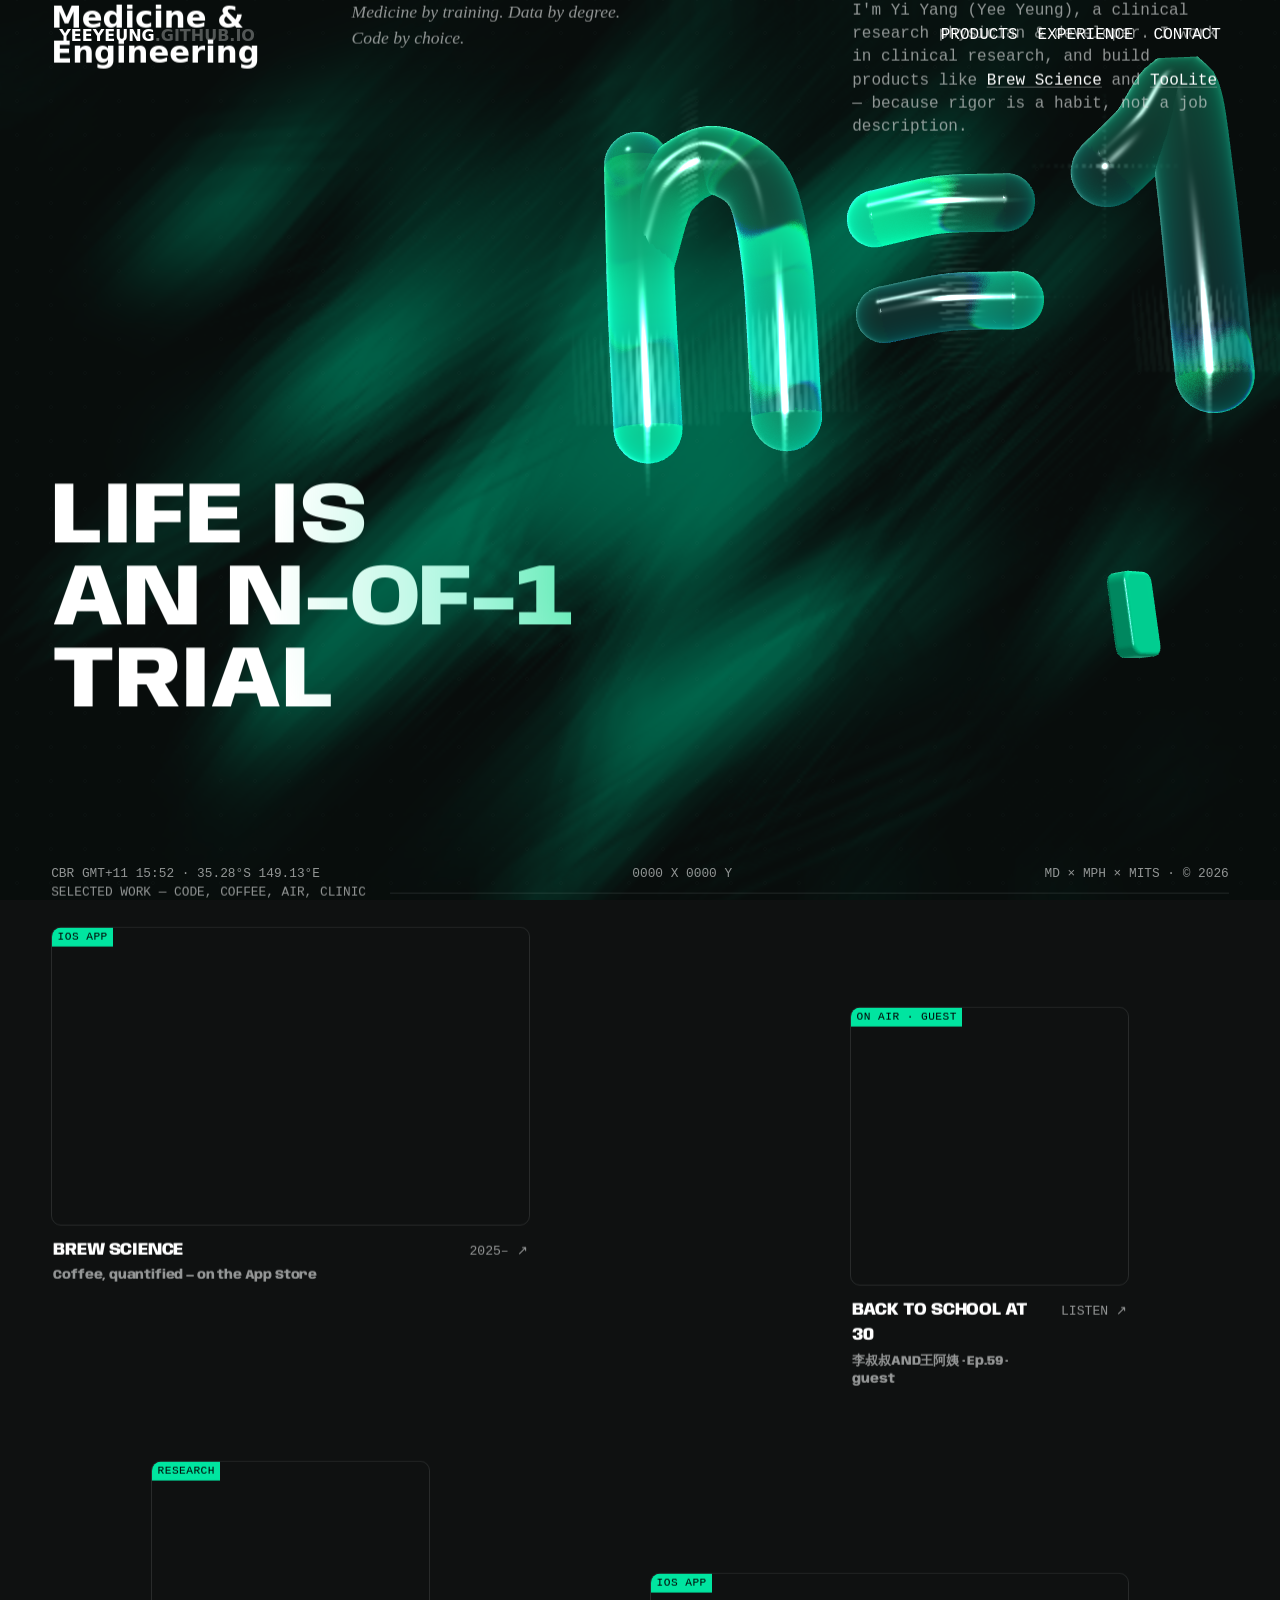
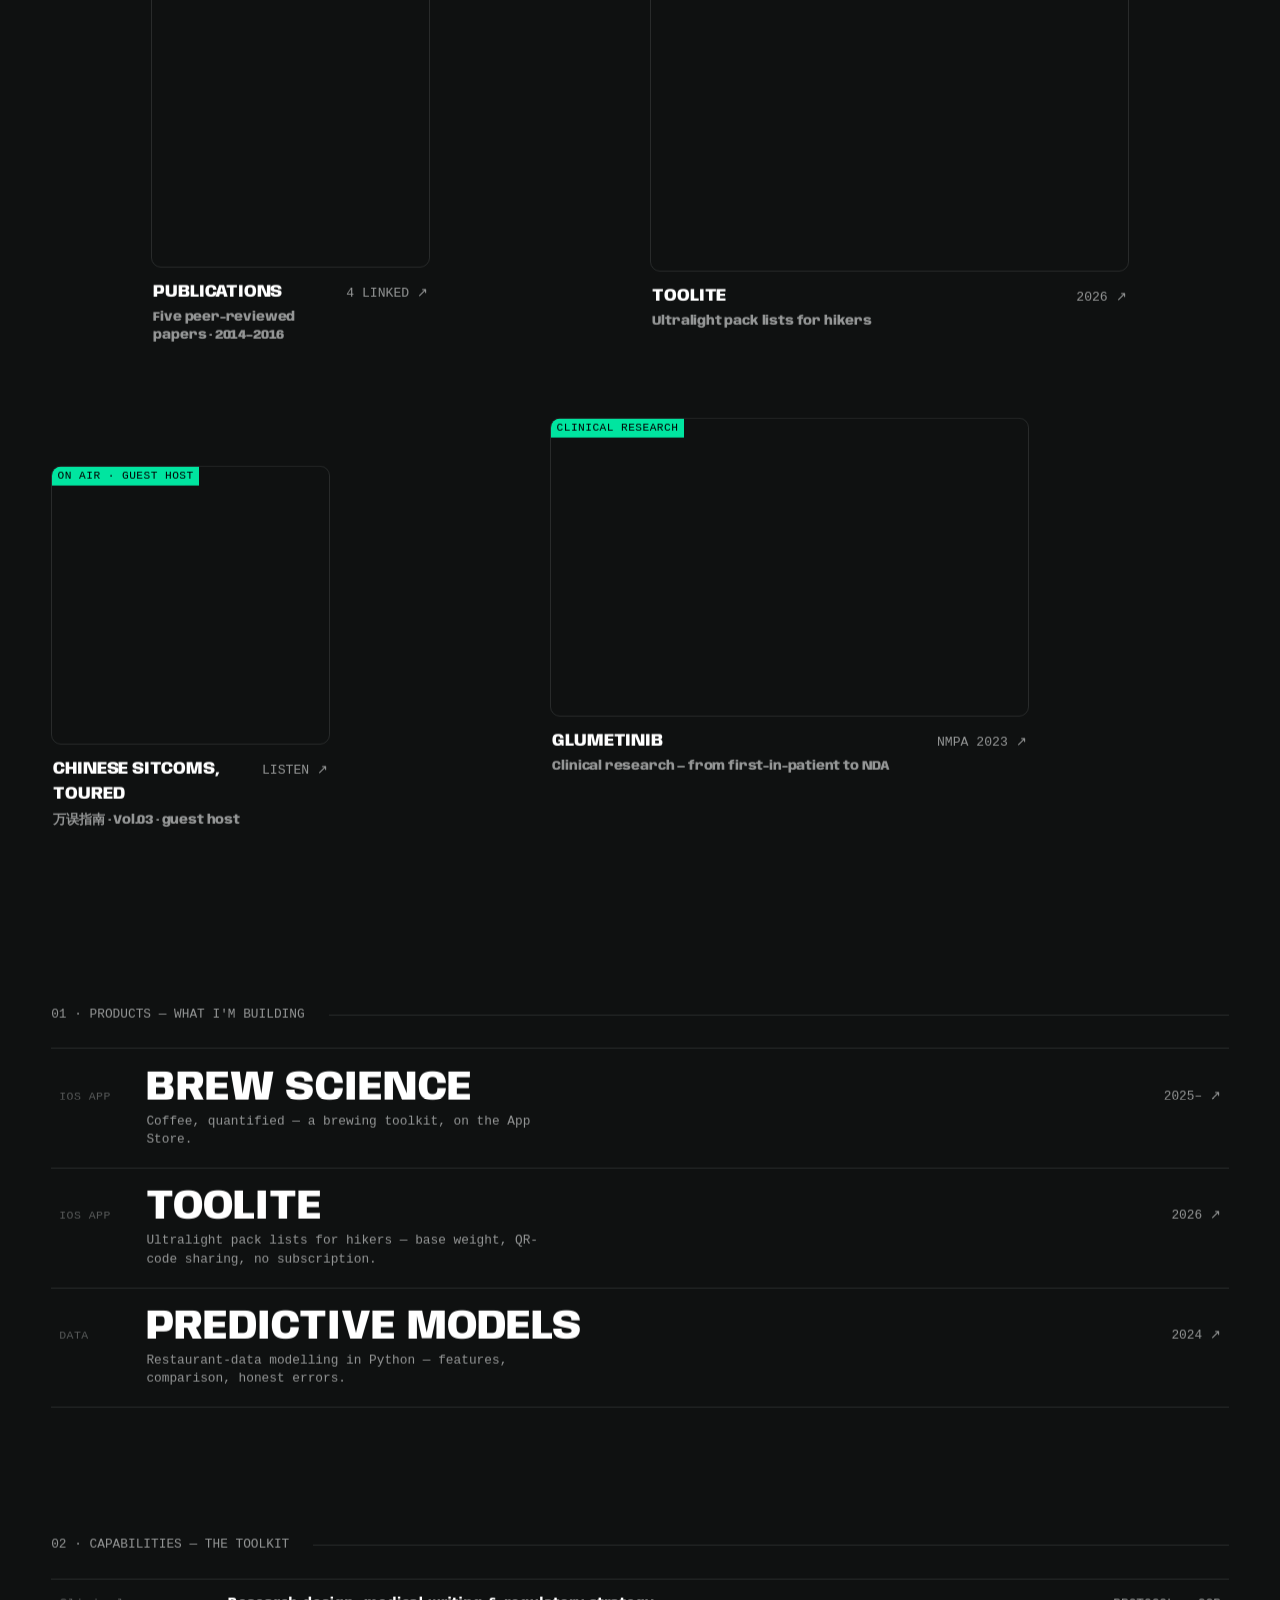
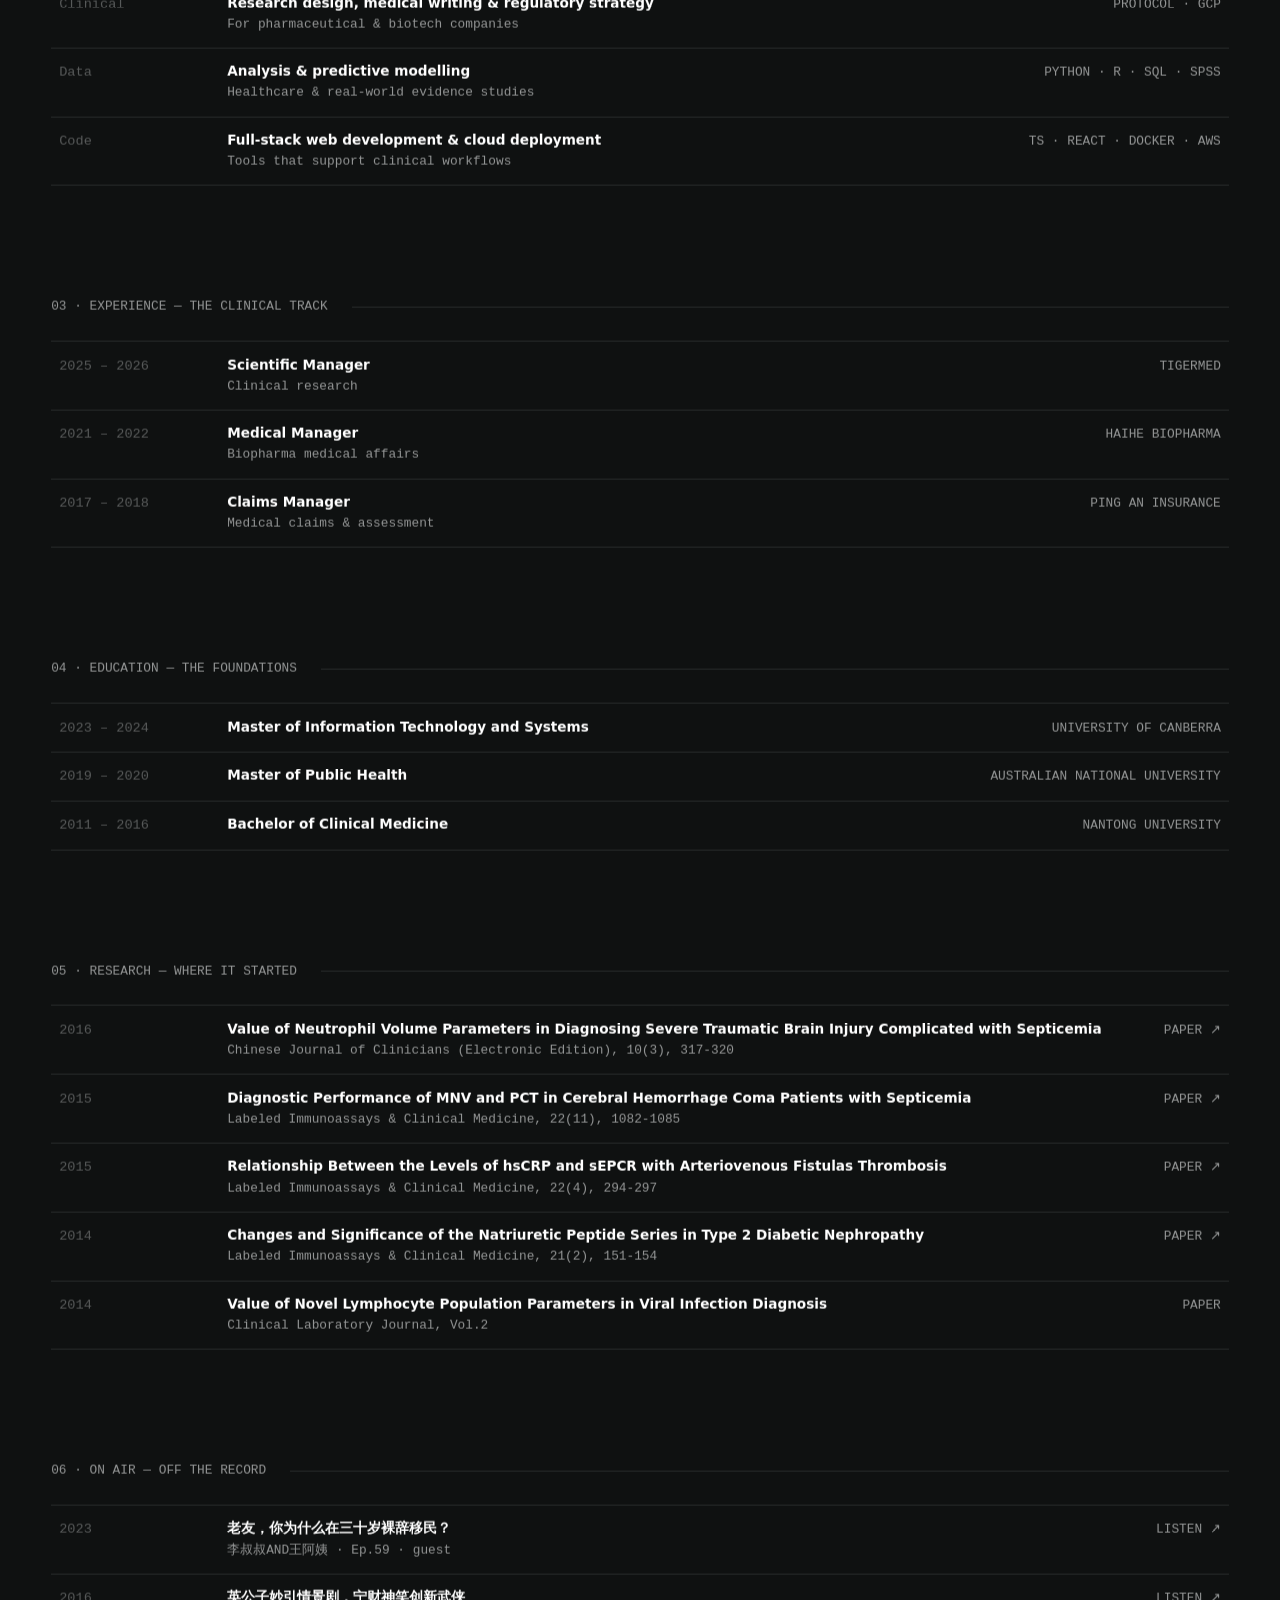
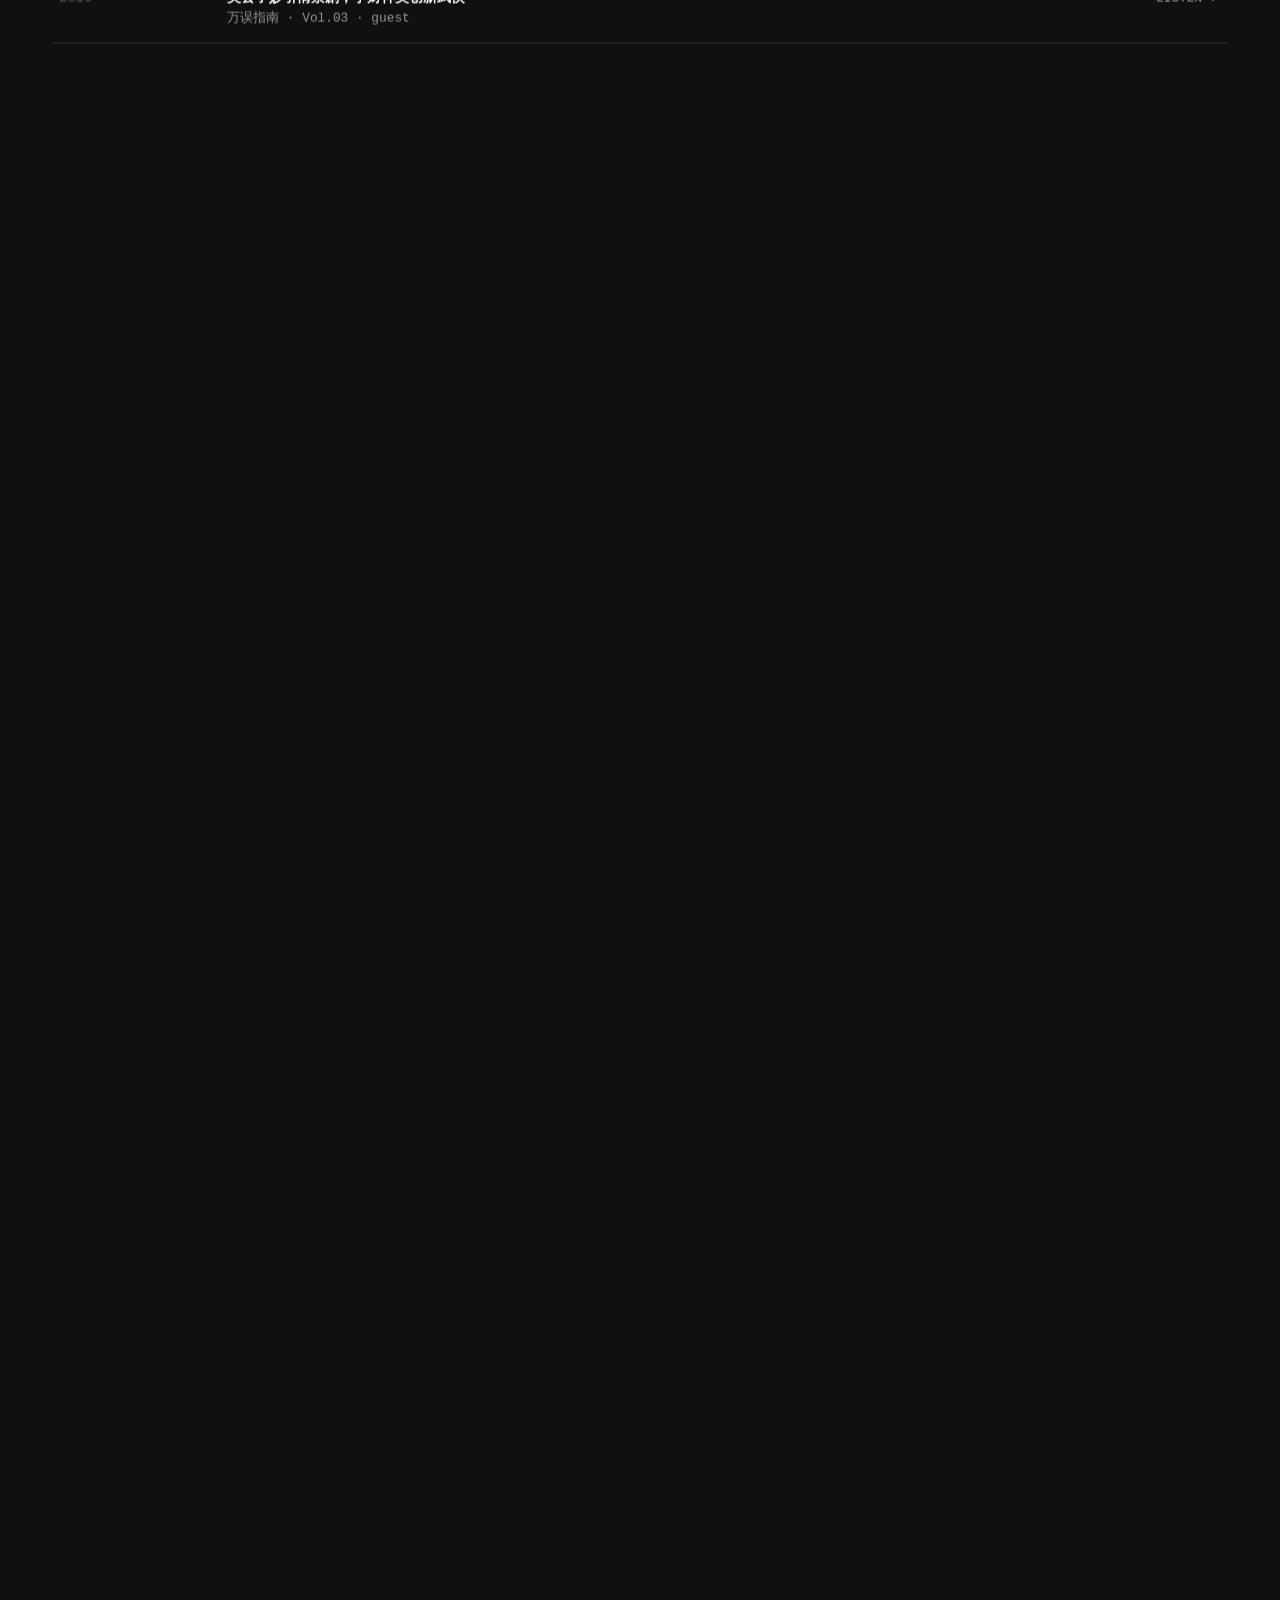
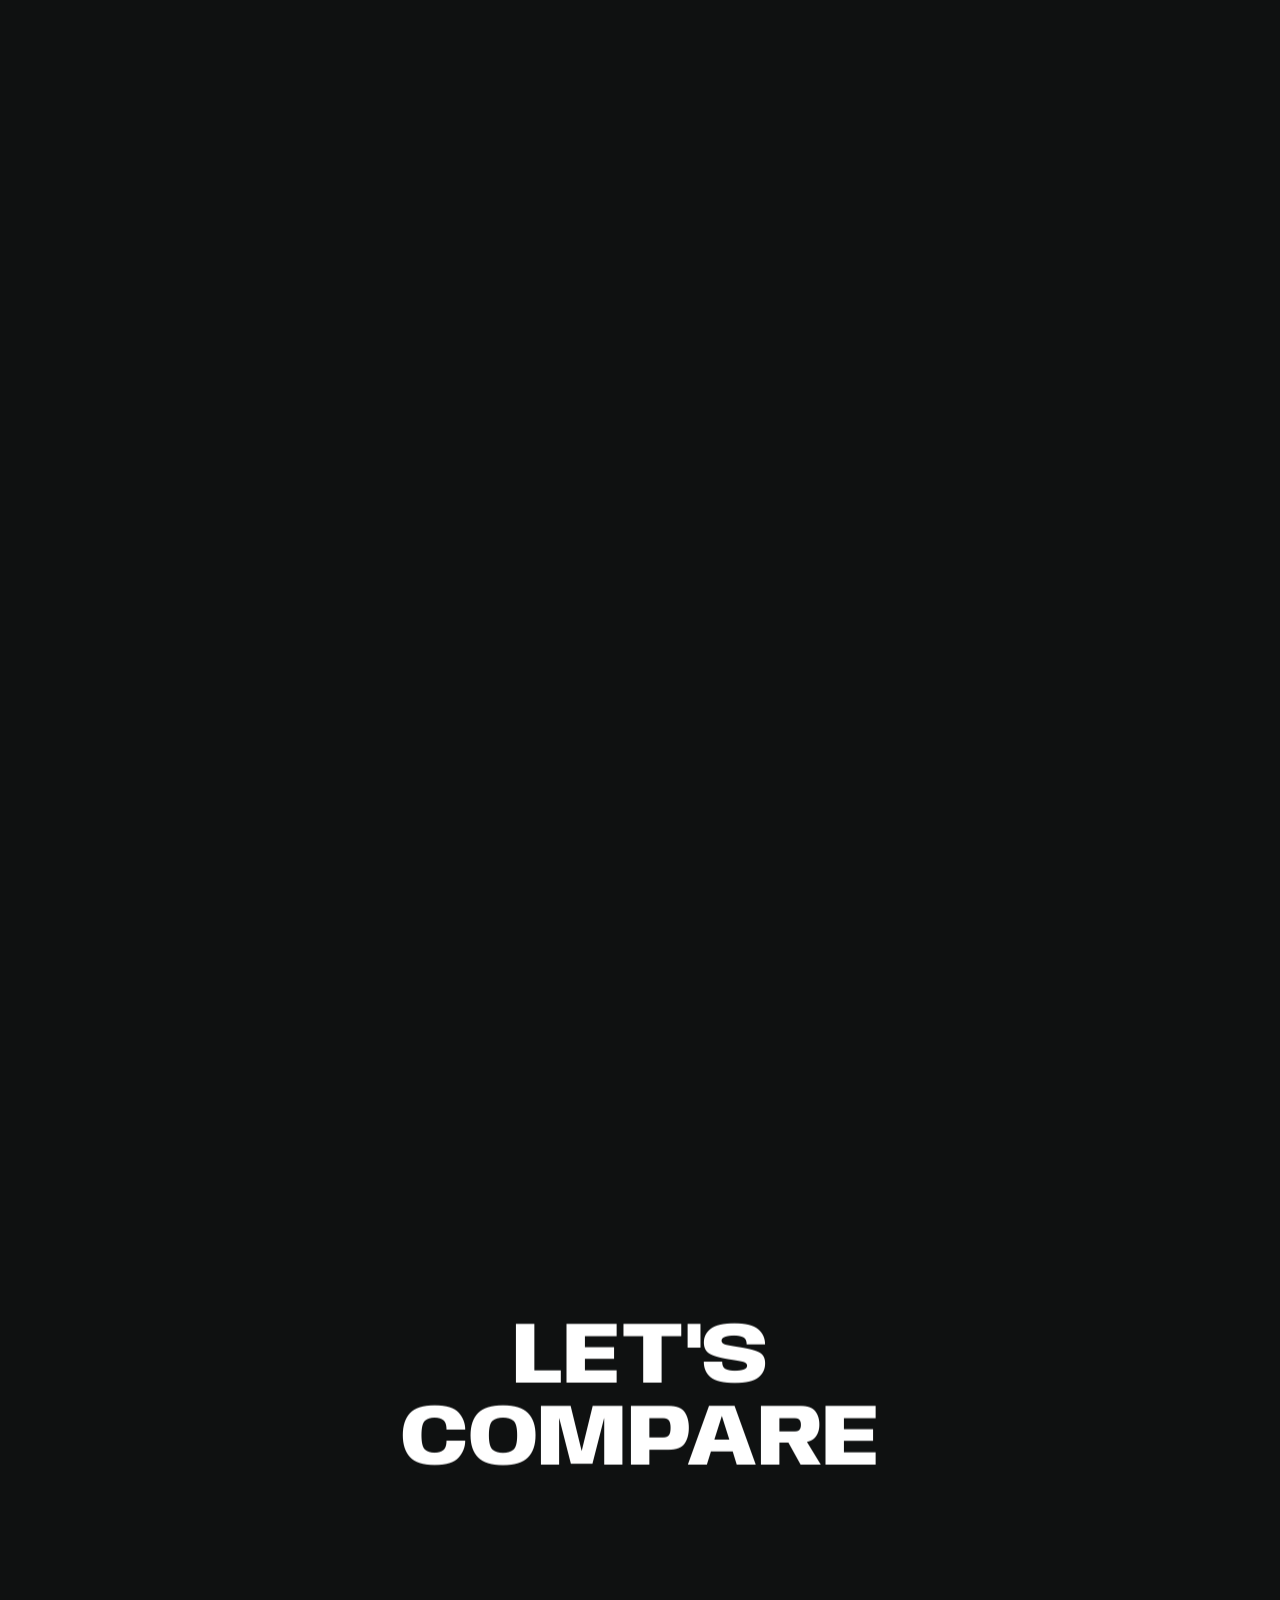
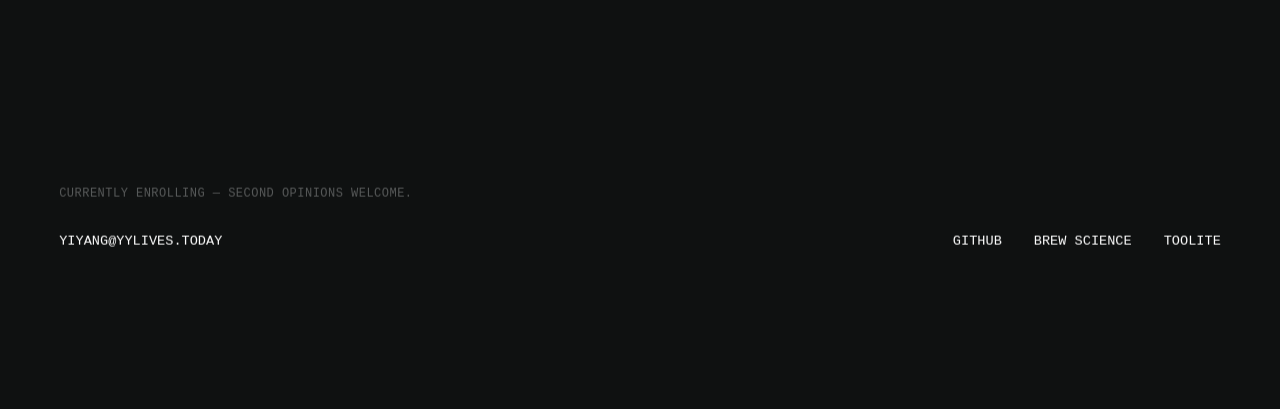
==== commit 0e50477e: "Centre the footer title" ====
--- a/index.html
+++ b/index.html
@@ -393,10 +393,9 @@
   .g-glum { align-self: flex-end; }
 }
 
-/* 页脚大字：收成一组，轻微错位而不是左右拉开 */
-footer .display { width: fit-content; }
-footer .display .r { text-align: left; padding-left: 1.35em; }
-footer .display span:nth-child(3) { padding-left: .45em; }
+/* 页脚大字：三行居中成一组 */
+footer .display { width: 100%; text-align: center; }
+footer .display .r { text-align: center; padding-left: 0; }
 
 /* 宽屏：内容收进约 78rem 的居中版心（所有区块都用 --gutter 做左右边距，改这一处即可） */
 :root { --gutter: max(clamp(1rem, 4vw, 3.5rem), calc((100vw - 78rem) / 2)); }
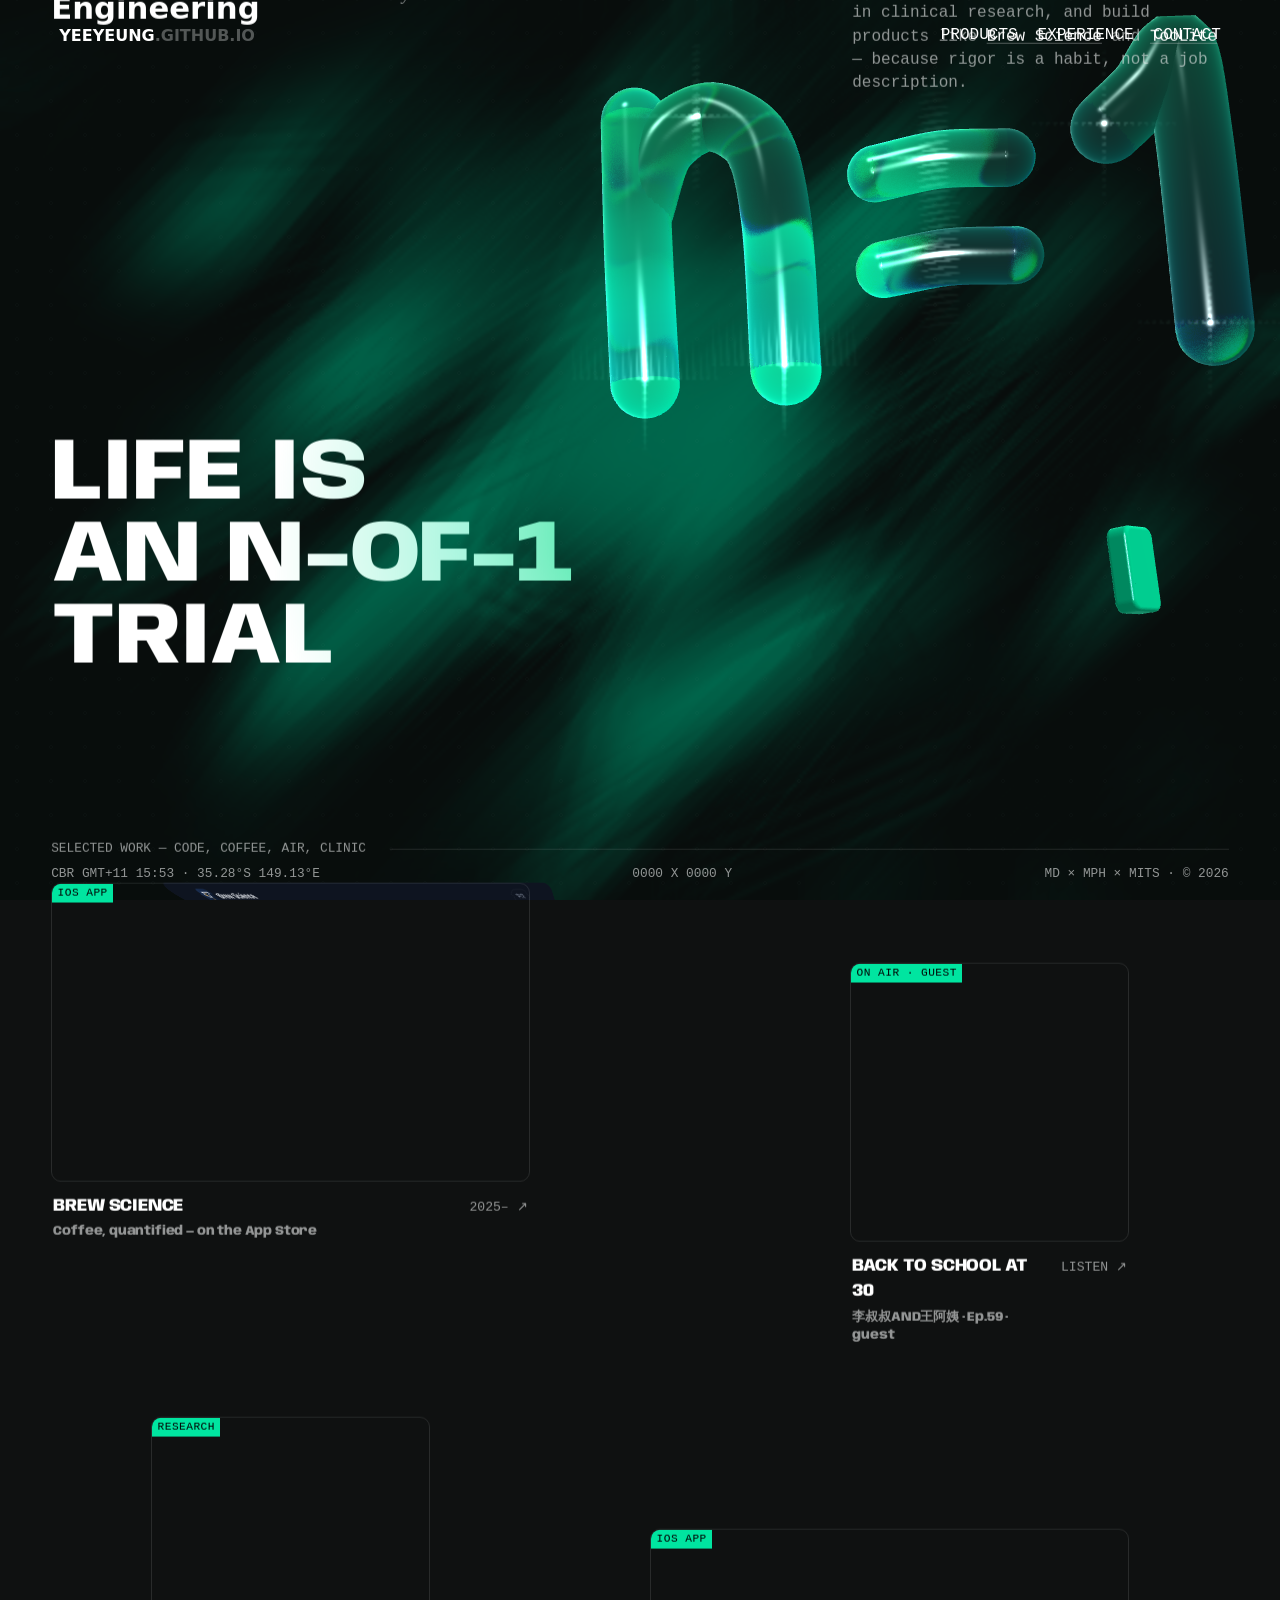
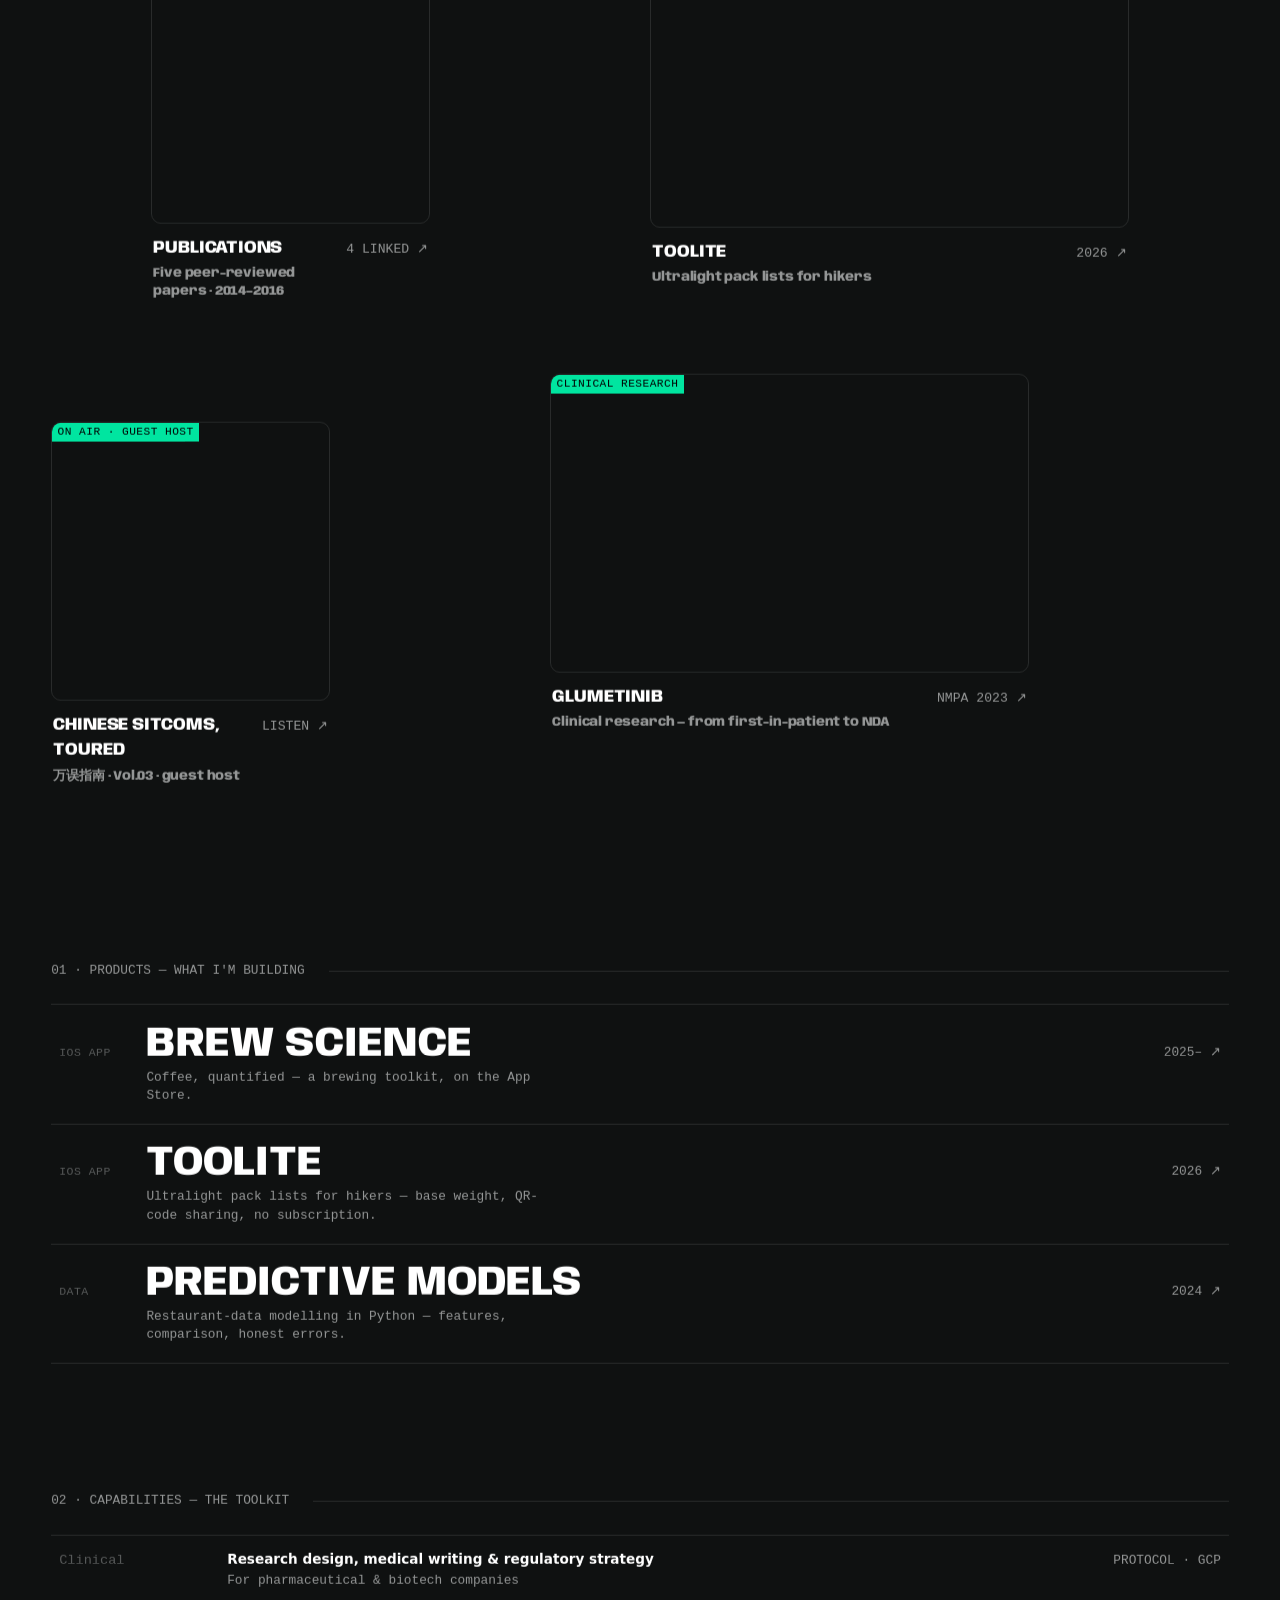
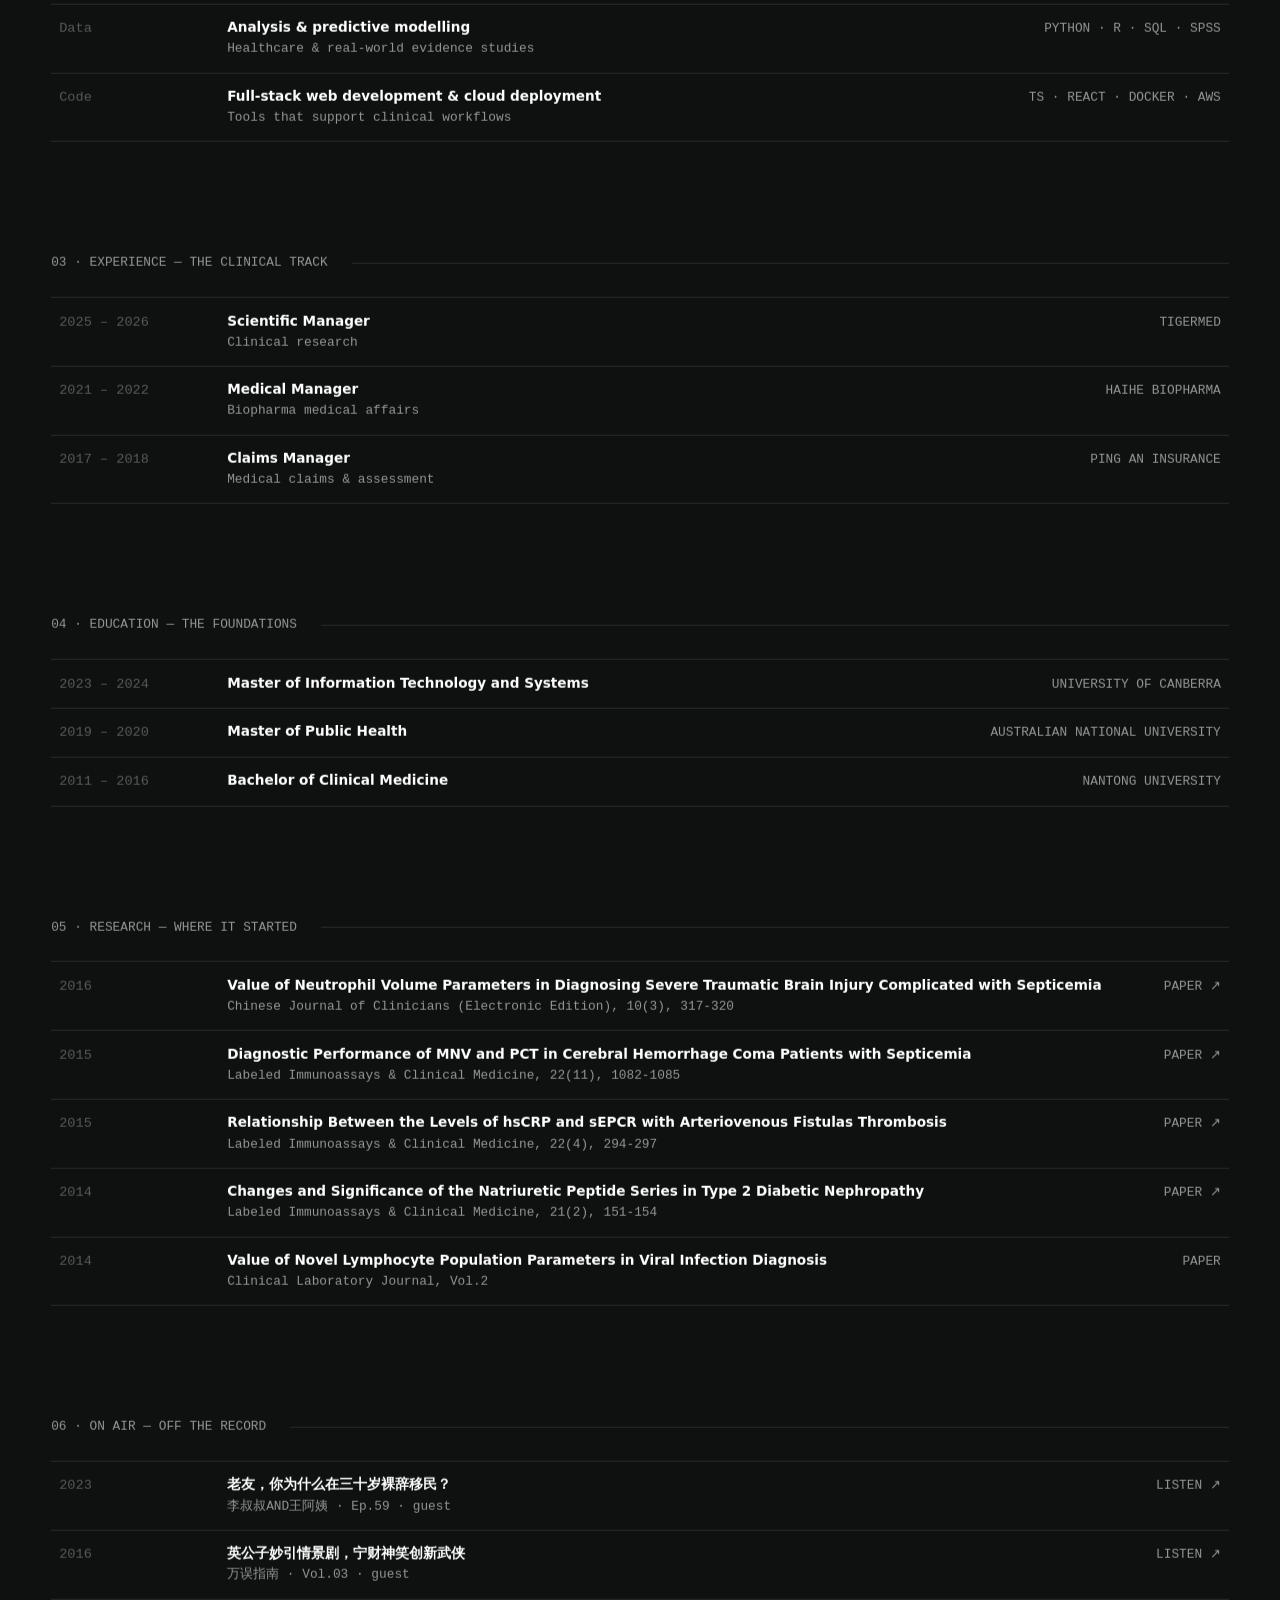
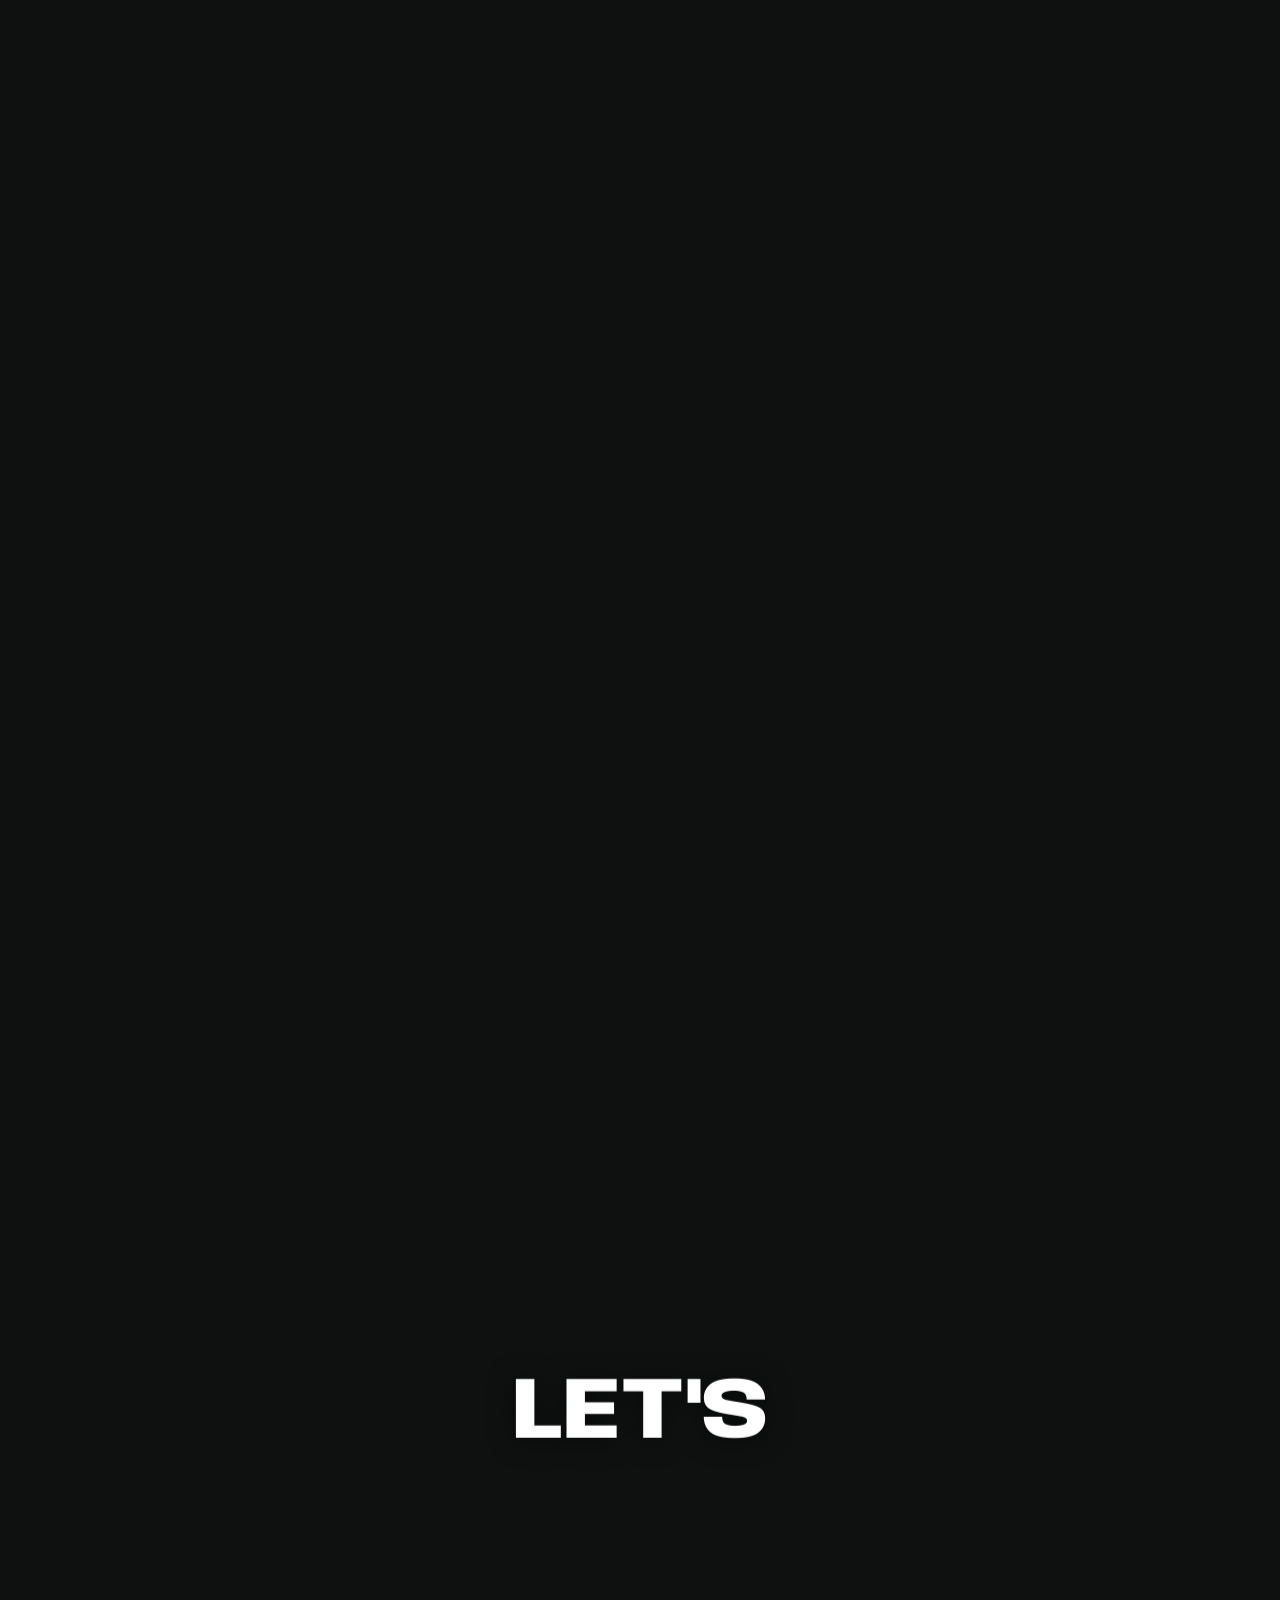
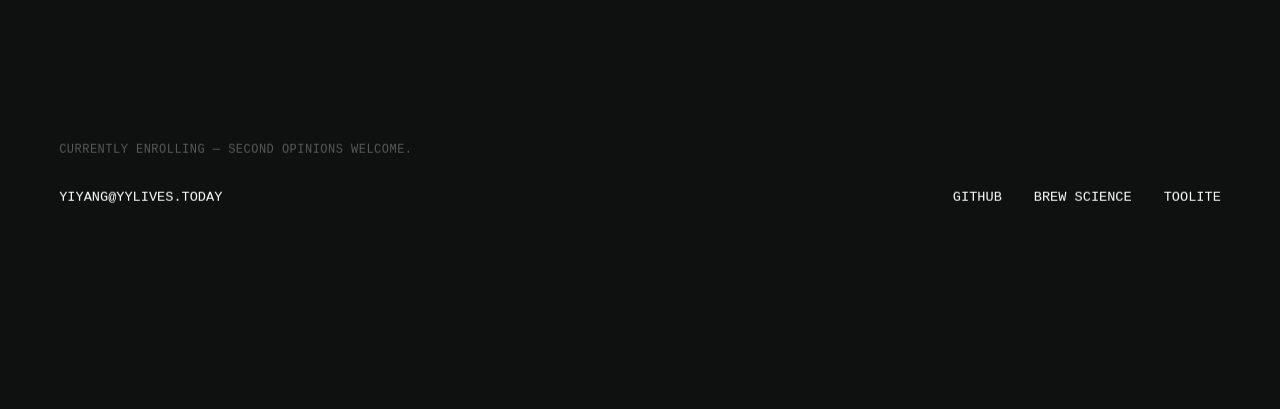
==== commit 56b8f521: "Footer: glass "n+1" behind the centred title Mirrors the hero's "n=1" with the same tubes and a plus" ====
--- a/index.html
+++ b/index.html
@@ -403,6 +403,11 @@
   #glass-home { right: var(--gutter); width: min(50vw, 40rem); }
   #caret-home { right: calc(var(--gutter) + 4.5rem); }
 }
+
+/* 页底玻璃字「n+1」的锚点：垫在居中大字后面，比文字大一圈 */
+#glass-end { position: absolute; left: 50%; top: 37%; width: min(84vw, 62rem); height: 64vh; transform: translate(-50%, -50%); pointer-events: none; z-index: 0; }
+footer .display { position: relative; z-index: 1; text-shadow: 0 2px 26px rgba(0, 0, 0, .5); margin-top: 22vh; }
+@media (max-width: 52rem) { #glass-end { width: 94vw; height: 30vh; top: 30%; } footer .display { margin-top: 16vh; } }
 </style>
 </head>
 <body>
@@ -628,6 +633,7 @@
 </main>
 
 <footer id="contact">
+  <div id="glass-end" aria-hidden="true"></div>
   <p class="display">
     <span class="reveal">Let's</span>
     <span class="reveal r" style="--d:.1s">compare</span>
@@ -938,6 +944,20 @@
   glassInner.add(tube([[3.35, 0.5, 0], [3.62, 0.72, 0.03], [3.86, 1.0, 0.0], [3.9, 0.3, 0.04], [3.9, -1, 0]]));
   glassInner.position.set(-1.95, 0, 0);
   scene.add(glass);
+
+  /* 页底的「n+1」：和开头的「n=1」同一套玻璃管，等号换成加号 */
+  const glassEnd = new THREE.Group();
+  const glassEndInner = new THREE.Group();
+  glassEnd.add(glassEndInner);
+  glassEndInner.add(tube([[0, 1.0, 0], [0.0, 0.0, 0.04], [0, -1, 0]]));
+  glassEndInner.add(tube([[0.0, 0.25, 0.02], [0.2, 0.78, 0.0], [0.55, 0.98, -0.04], [0.9, 0.72, 0.0], [1.02, 0.1, 0.05], [1.02, -1, 0]]));
+  glassEndInner.add(tube([[1.70, 0.0, 0.08], [2.2, 0.03, 0.13], [2.70, 0.0, 0.08]], 0.2));
+  glassEndInner.add(tube([[2.2, 0.50, -0.05], [2.2, 0.0, -0.02], [2.2, -0.50, -0.05]], 0.2));
+  glassEndInner.add(tube([[3.35, 0.5, 0], [3.62, 0.72, 0.03], [3.86, 1.0, 0.0], [3.9, 0.3, 0.04], [3.9, -1, 0]]));
+  glassEndInner.position.set(-1.95, 0, 0);
+  glassEnd.visible = false;
+  scene.add(glassEnd);
+  const glassEndEl = document.getElementById('glass-end');
 
   /* 方块光标：静止时是强调色实体；放大吞屏后表面变成屏幕空间的星流 */
   const caretShape = new THREE.Shape();
@@ -1410,6 +1430,17 @@
       glass.rotation.set(-0.12 + (ptr.sy - 0.5) * 0.25 - sp * 0.5, -0.38 + (ptr.sx - 0.5) * 0.45 + sp * 0.9, 0.04);
     }
 
+    /* 页底玻璃字「n+1」：进入视口时从侧倾转正 */
+    const ge = rectC(glassEndEl);
+    glassEnd.visible = ge.bottom > -80 && ge.top < H + 80;
+    if (glassEnd.visible) {
+      const [ex, ey] = toWorld(ge.x, ge.y);
+      glassEnd.position.set(ex, ey + Math.sin(time * 1.0) * 0.06 + Math.sin(time * 0.5) * 0.03, 0);
+      glassEnd.scale.setScalar(Math.min(ge.w * k / 4.5, ge.h * k / 2.7));
+      const settle = 1 - sstep(H * 0.15, H * 1.05, ge.y - H / 2);          // 0=刚露头 1=居中
+      glassEnd.rotation.set(0.10 + (ptr.sy - 0.5) * 0.22 + (1 - settle) * 0.55, 0.30 + (ptr.sx - 0.5) * 0.40 - (1 - settle) * 0.9, -0.03);
+    }
+
     /* 画廊卡片对齐 DOM 槽 */
     for (const c of cards) {
       const r = c.stage.getBoundingClientRect();
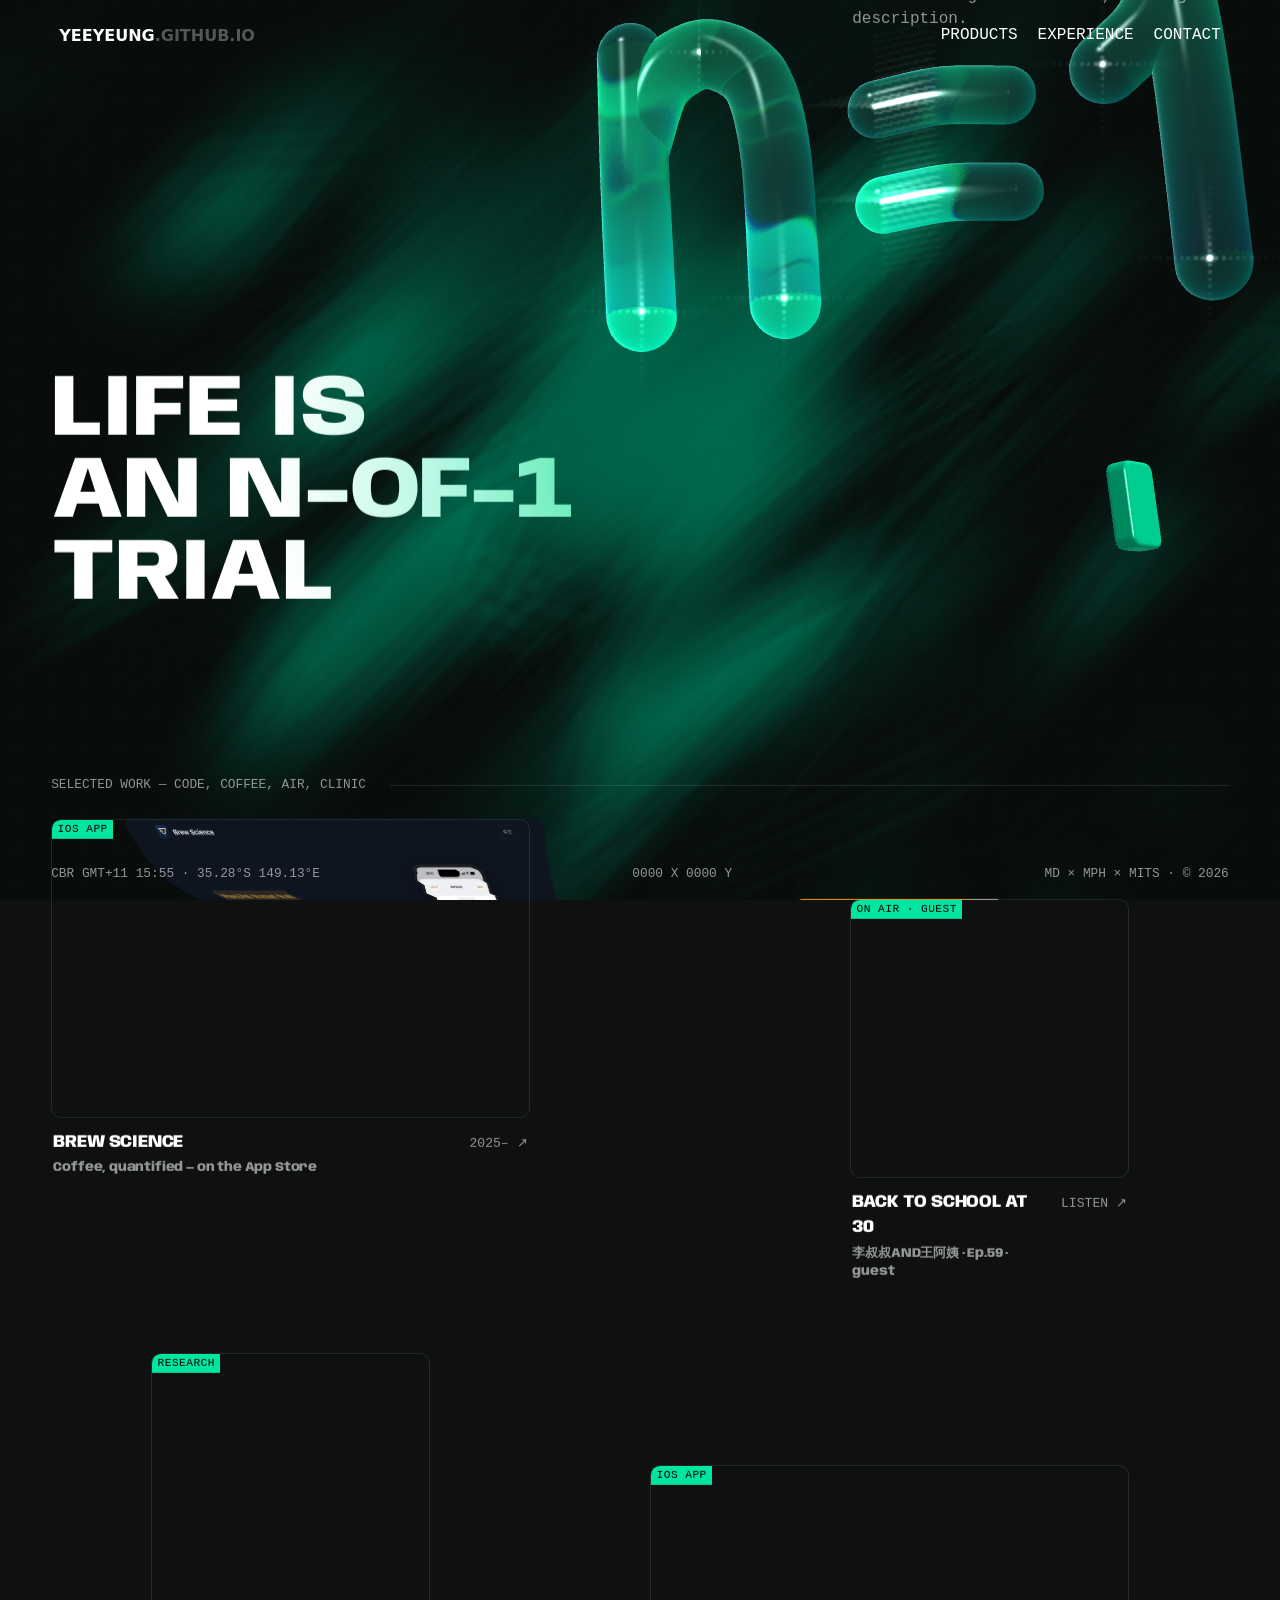
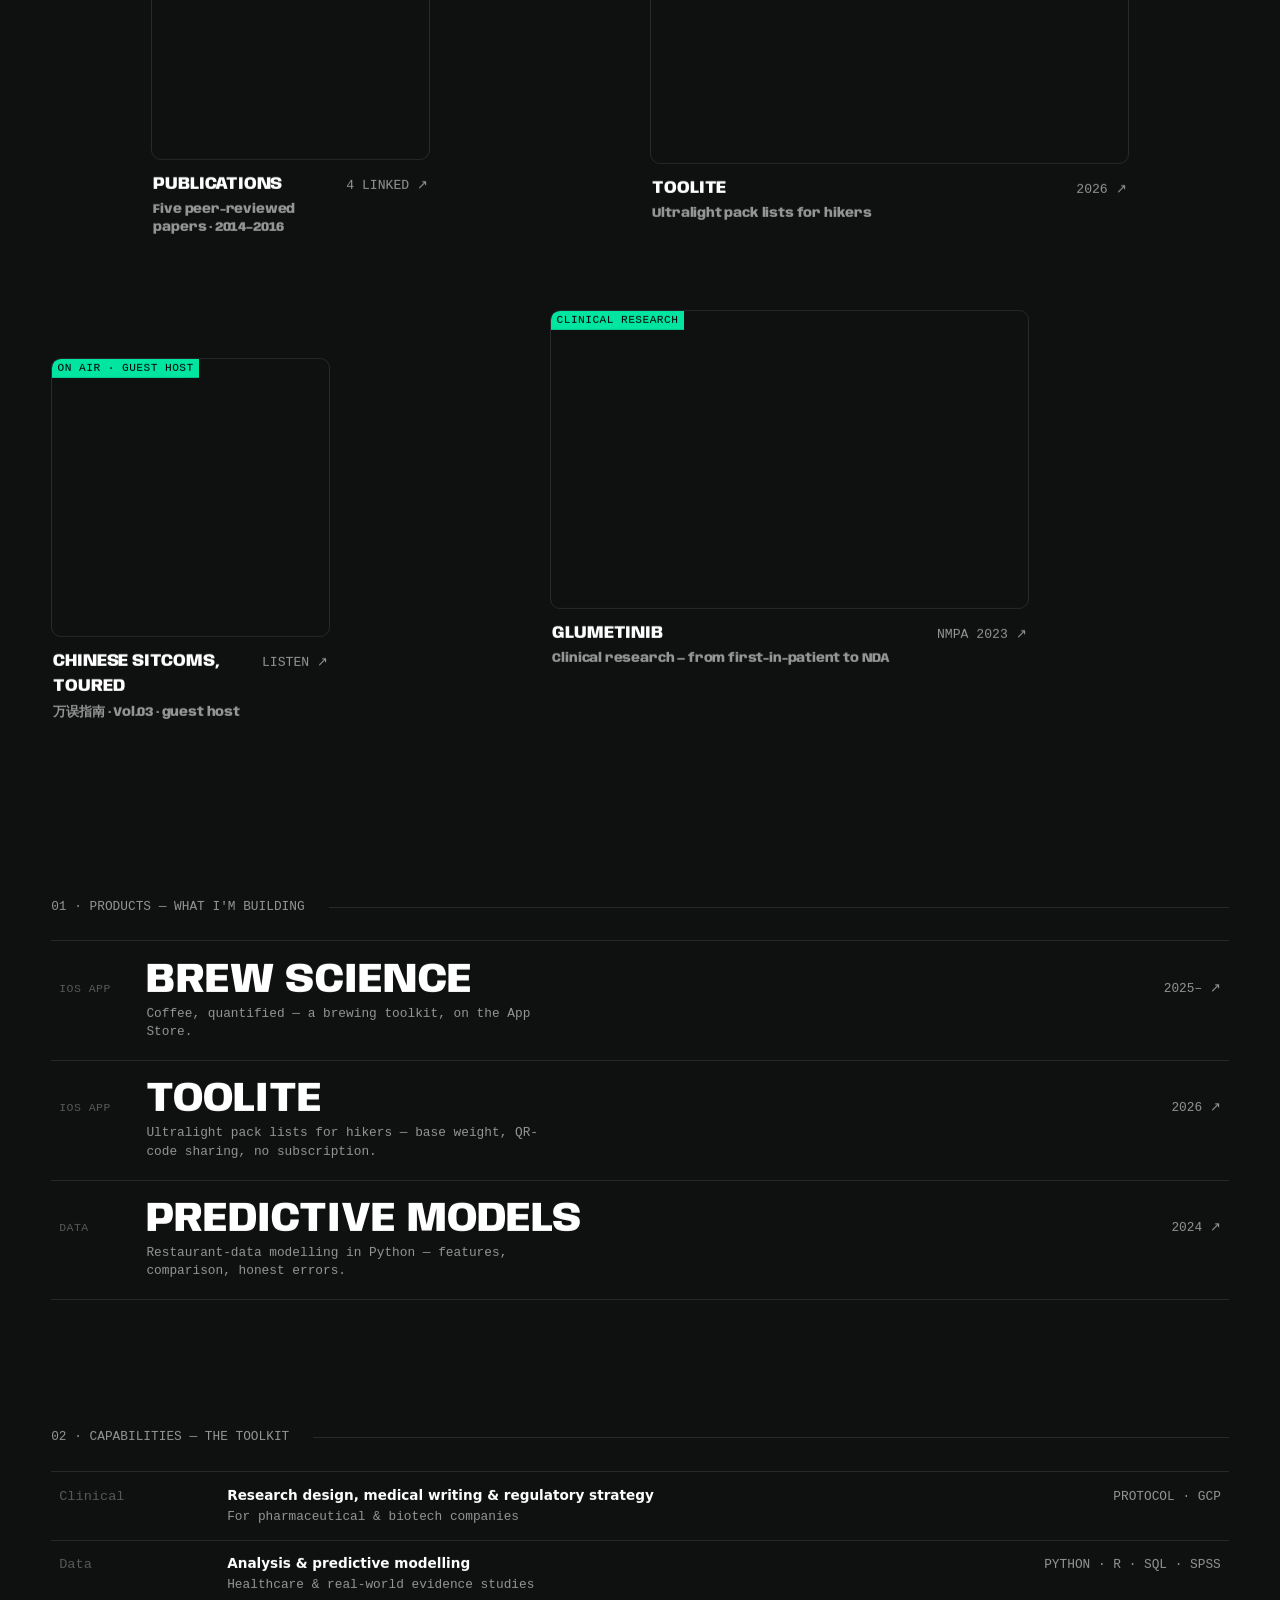
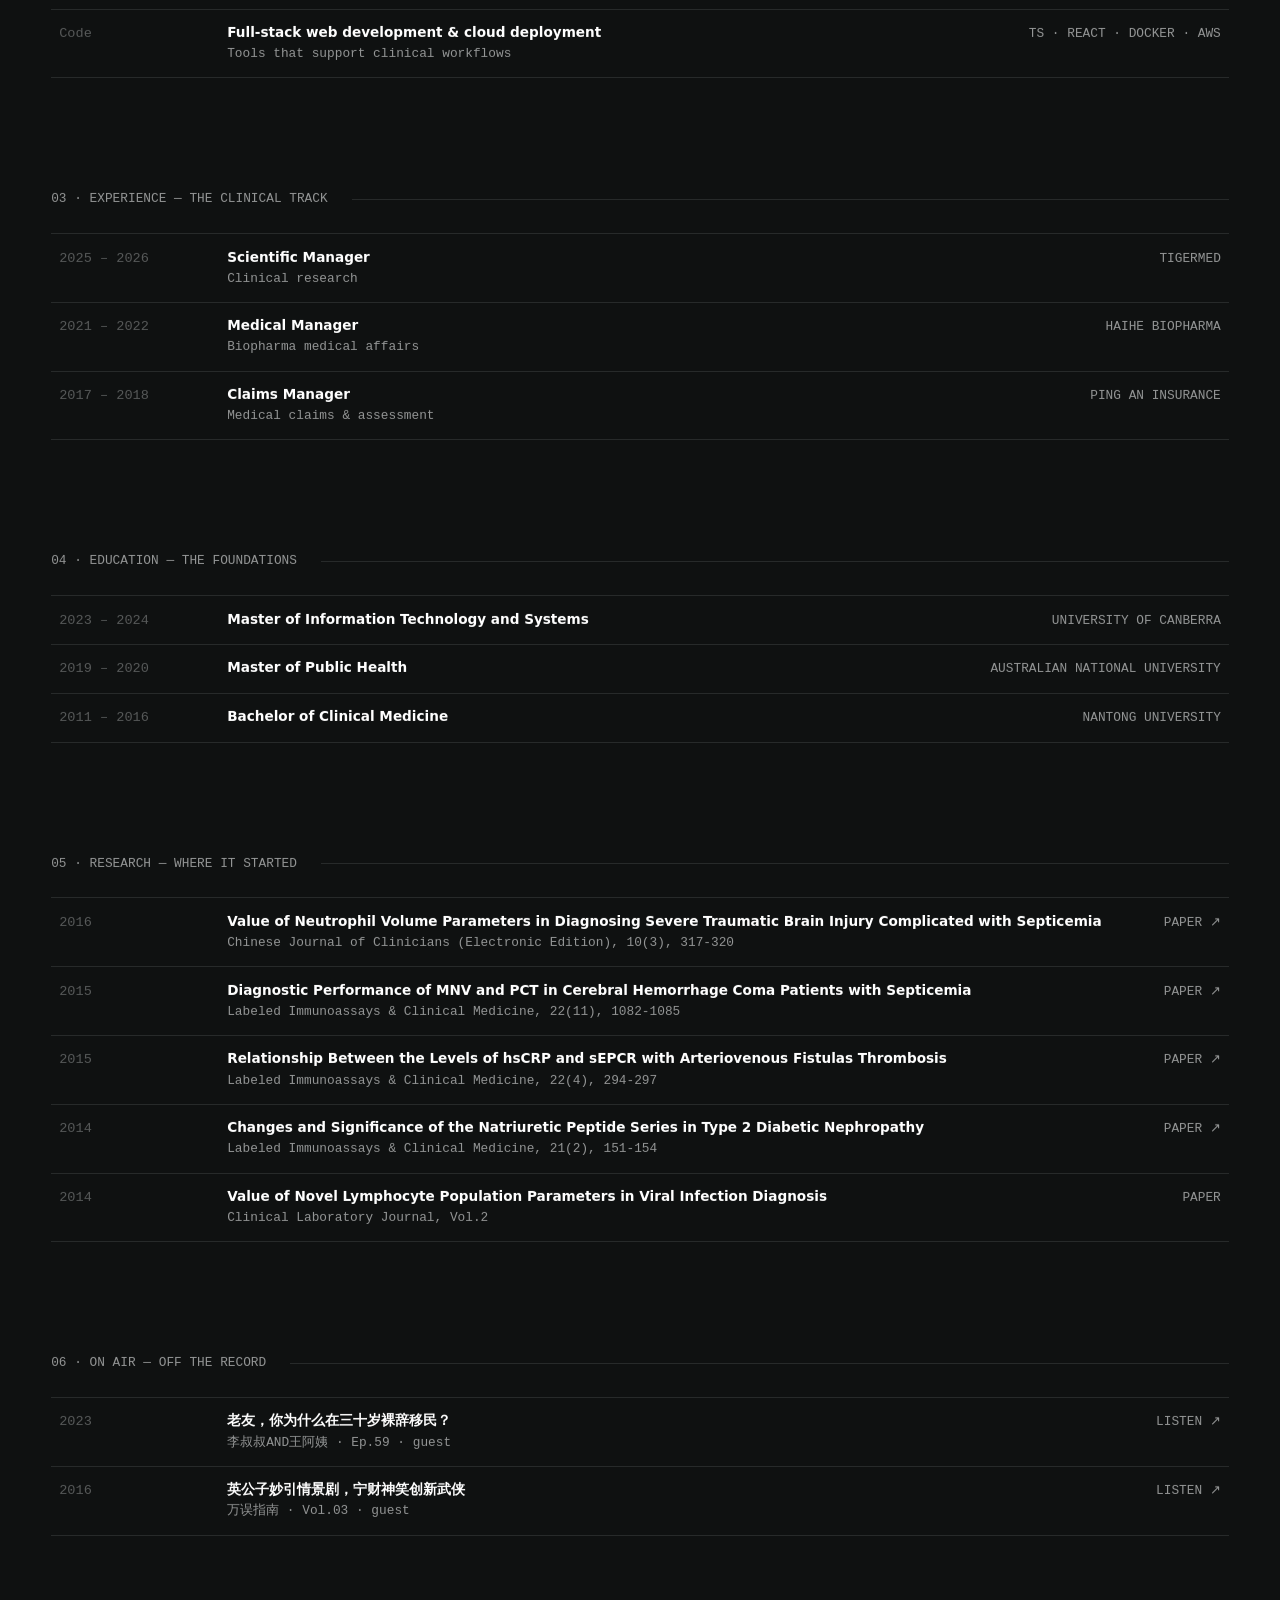
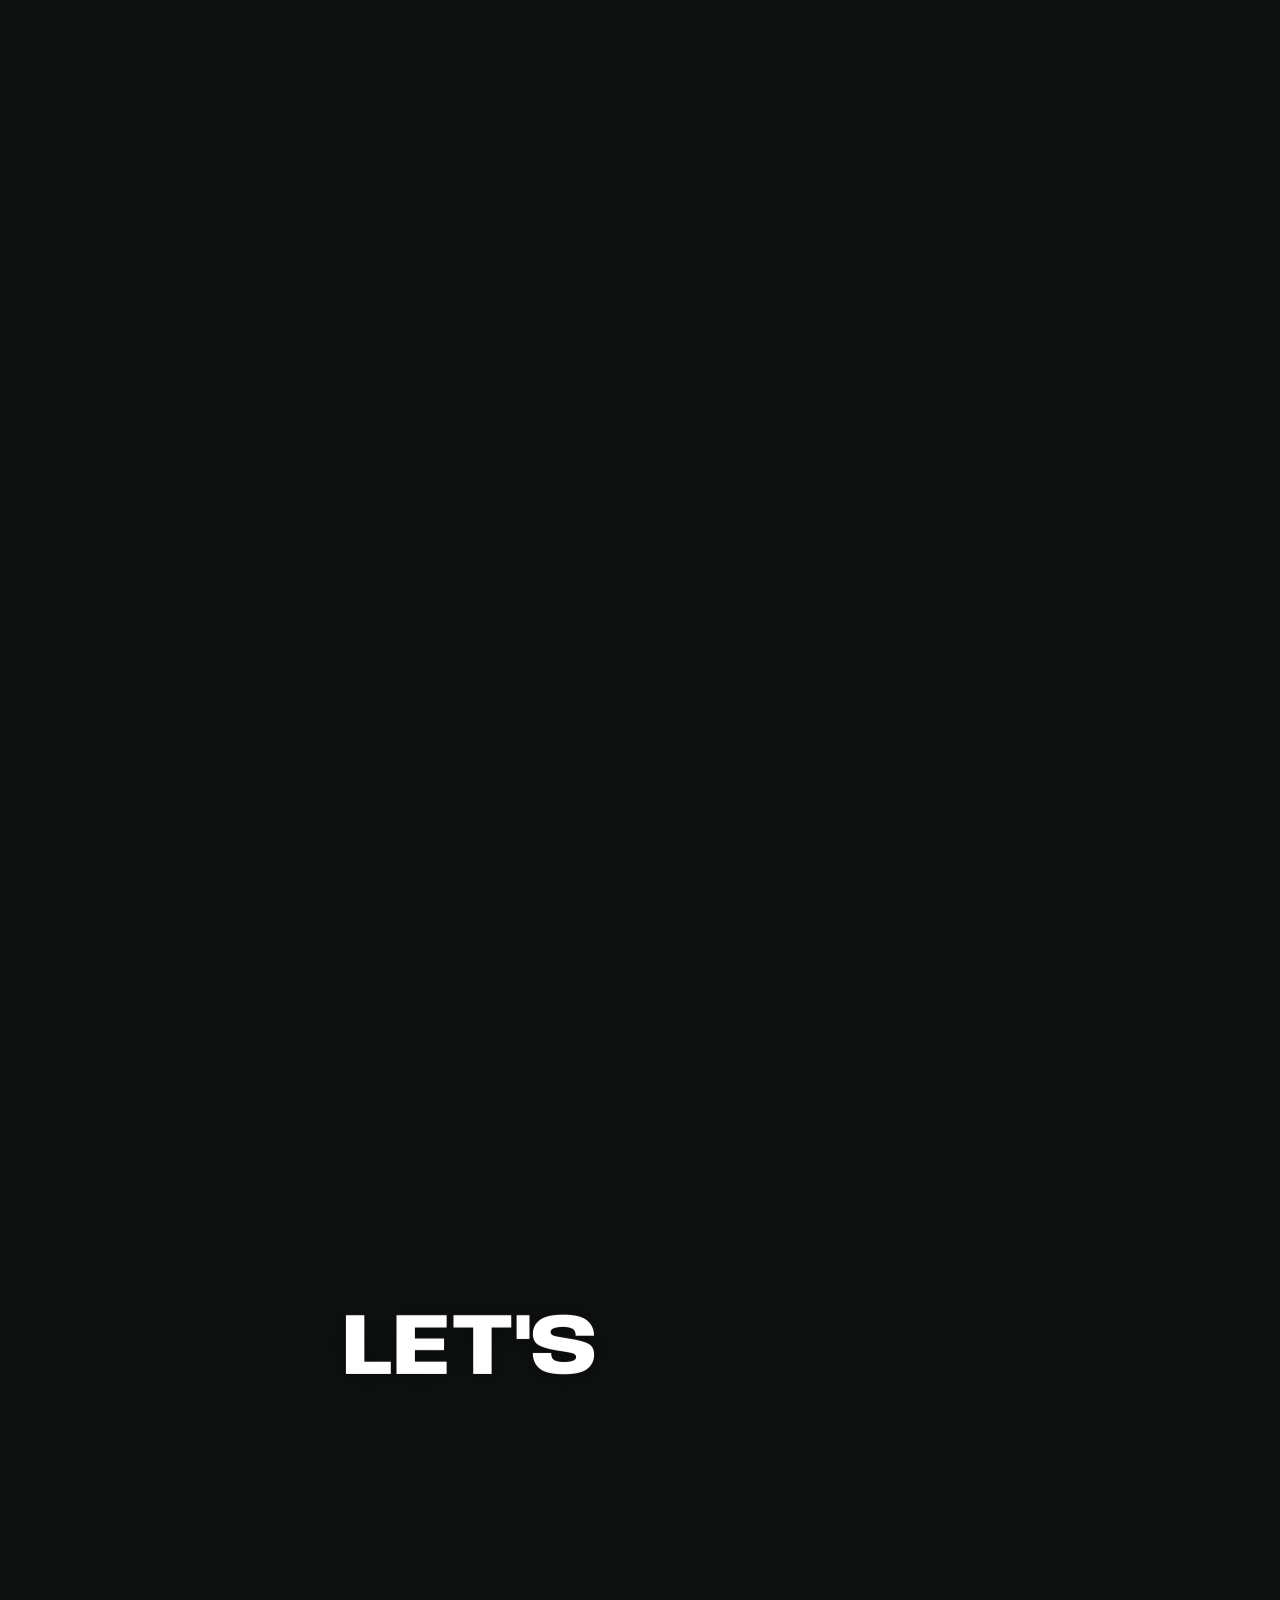
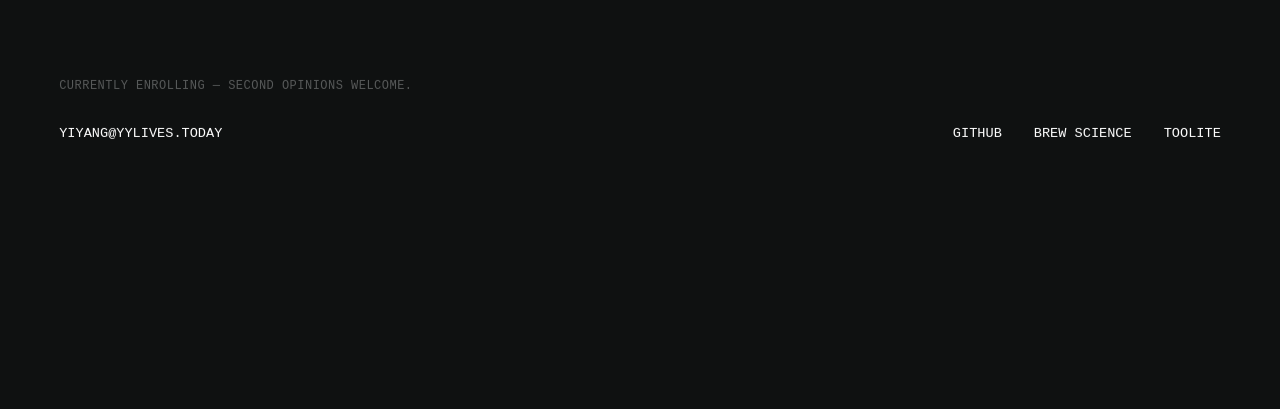
==== commit 4e2b8f3f: "Footer title: centre the block, keep the staggered lines" ====
--- a/index.html
+++ b/index.html
@@ -393,9 +393,10 @@
   .g-glum { align-self: flex-end; }
 }
 
-/* 页脚大字：三行居中成一组 */
-footer .display { width: 100%; text-align: center; }
-footer .display .r { text-align: center; padding-left: 0; }
+/* 页脚大字：整组居中，组内三行错位 */
+footer .display { width: fit-content; margin-left: auto; margin-right: auto; text-align: left; }
+footer .display .r { text-align: left; padding-left: 1.35em; }
+footer .display span:nth-child(3) { padding-left: .45em; }
 
 /* 宽屏：内容收进约 78rem 的居中版心（所有区块都用 --gutter 做左右边距，改这一处即可） */
 :root { --gutter: max(clamp(1rem, 4vw, 3.5rem), calc((100vw - 78rem) / 2)); }
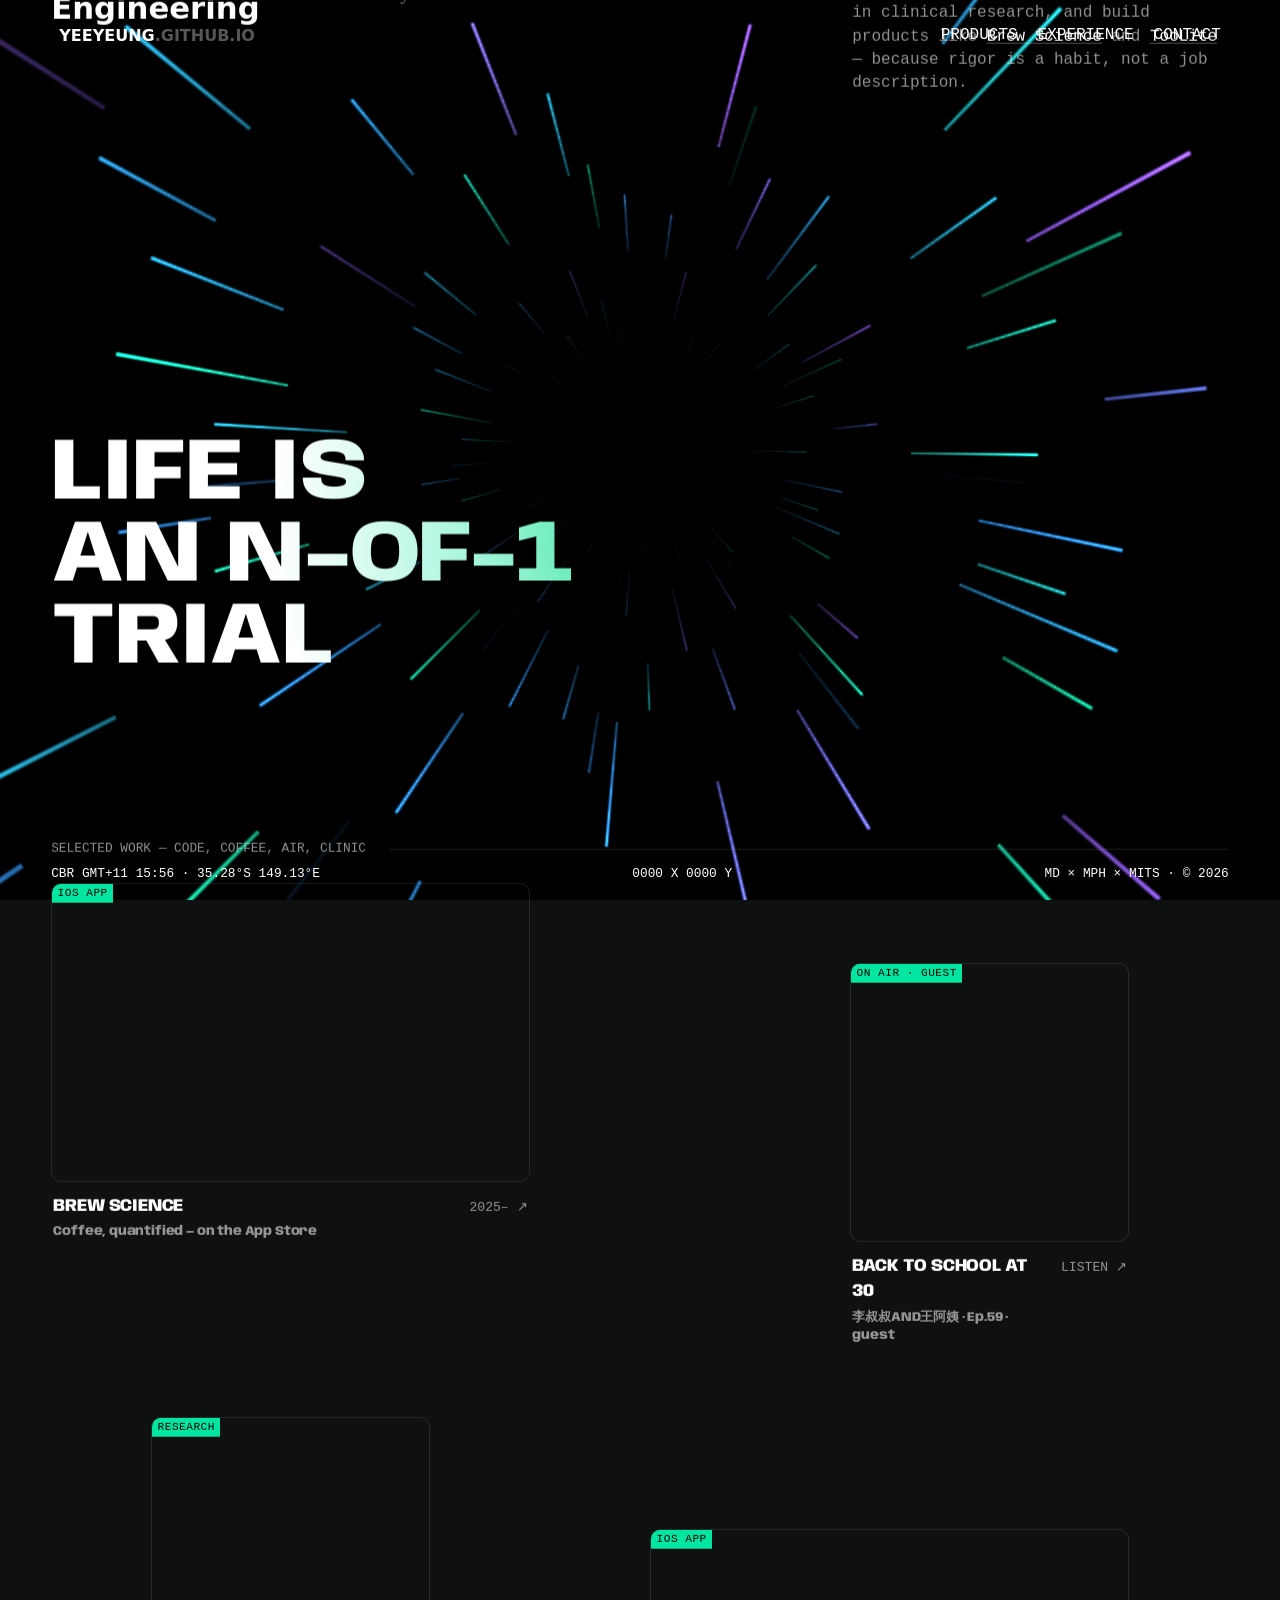
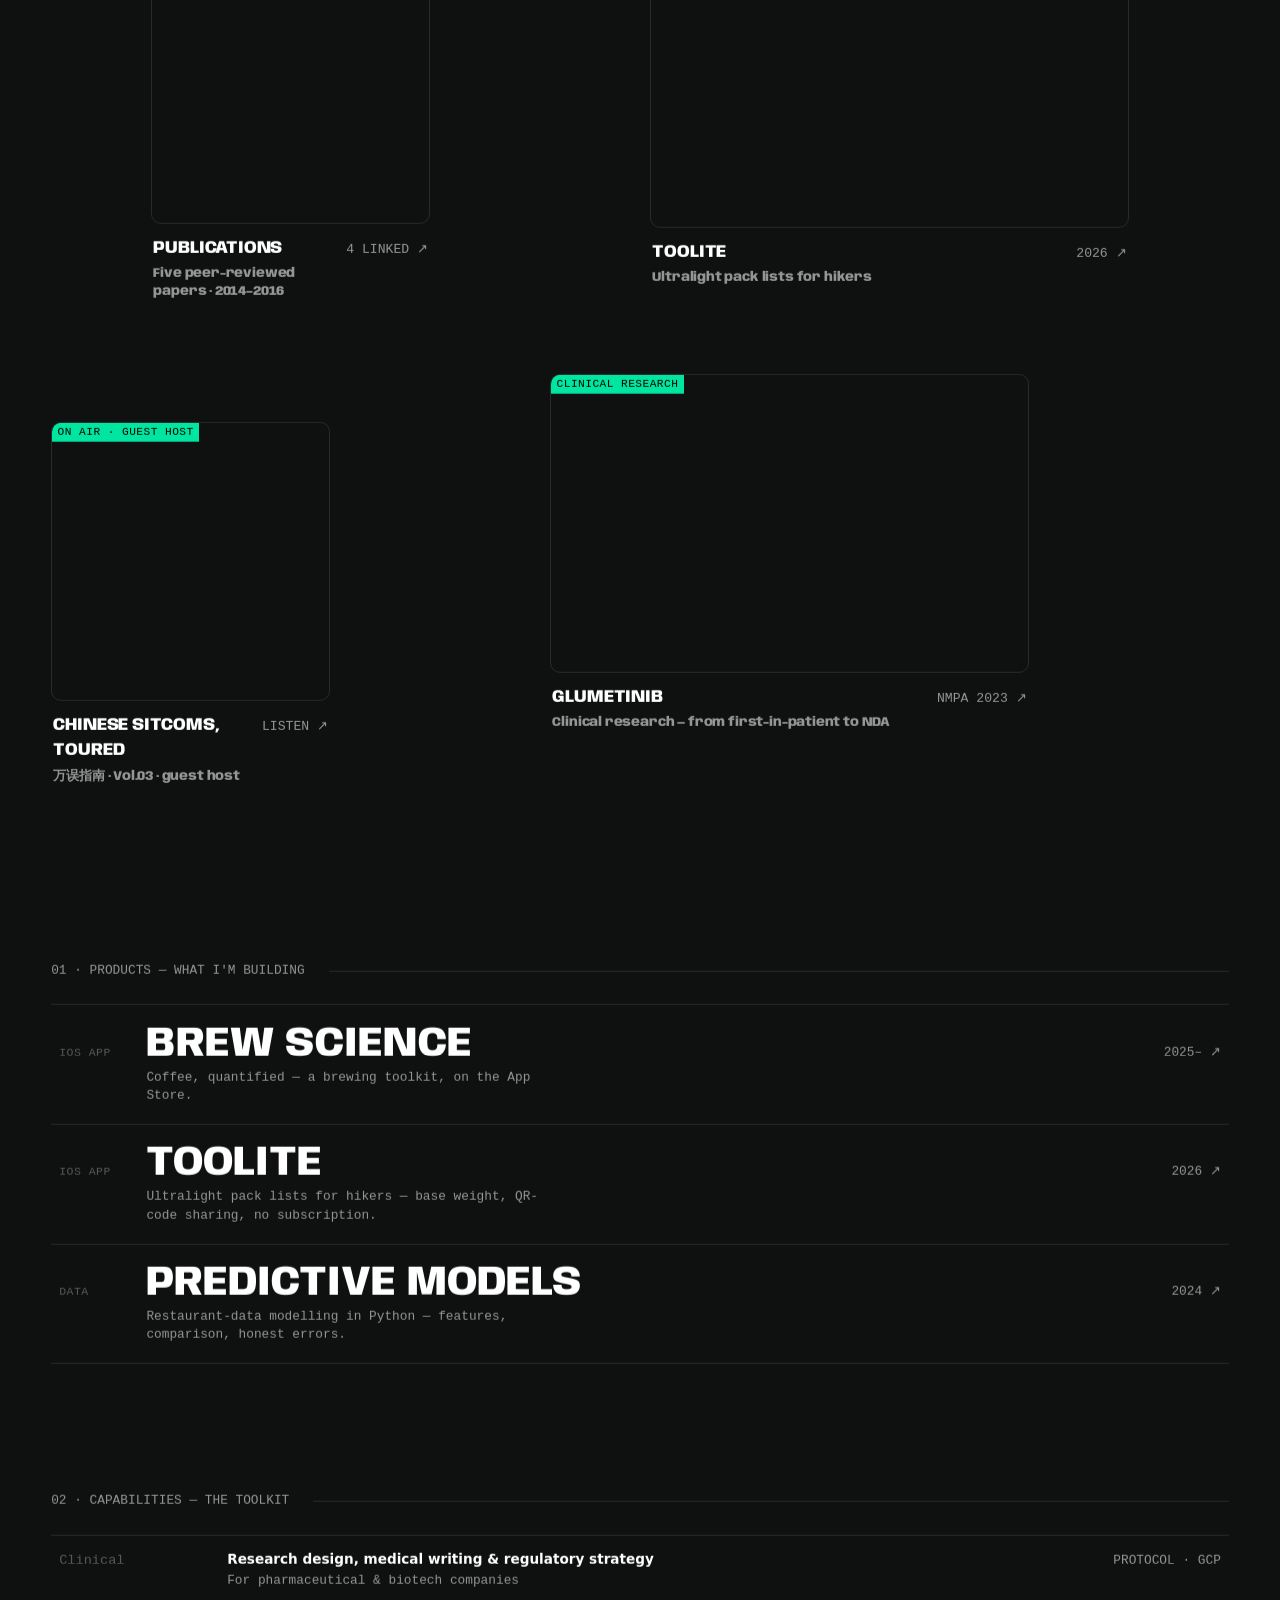
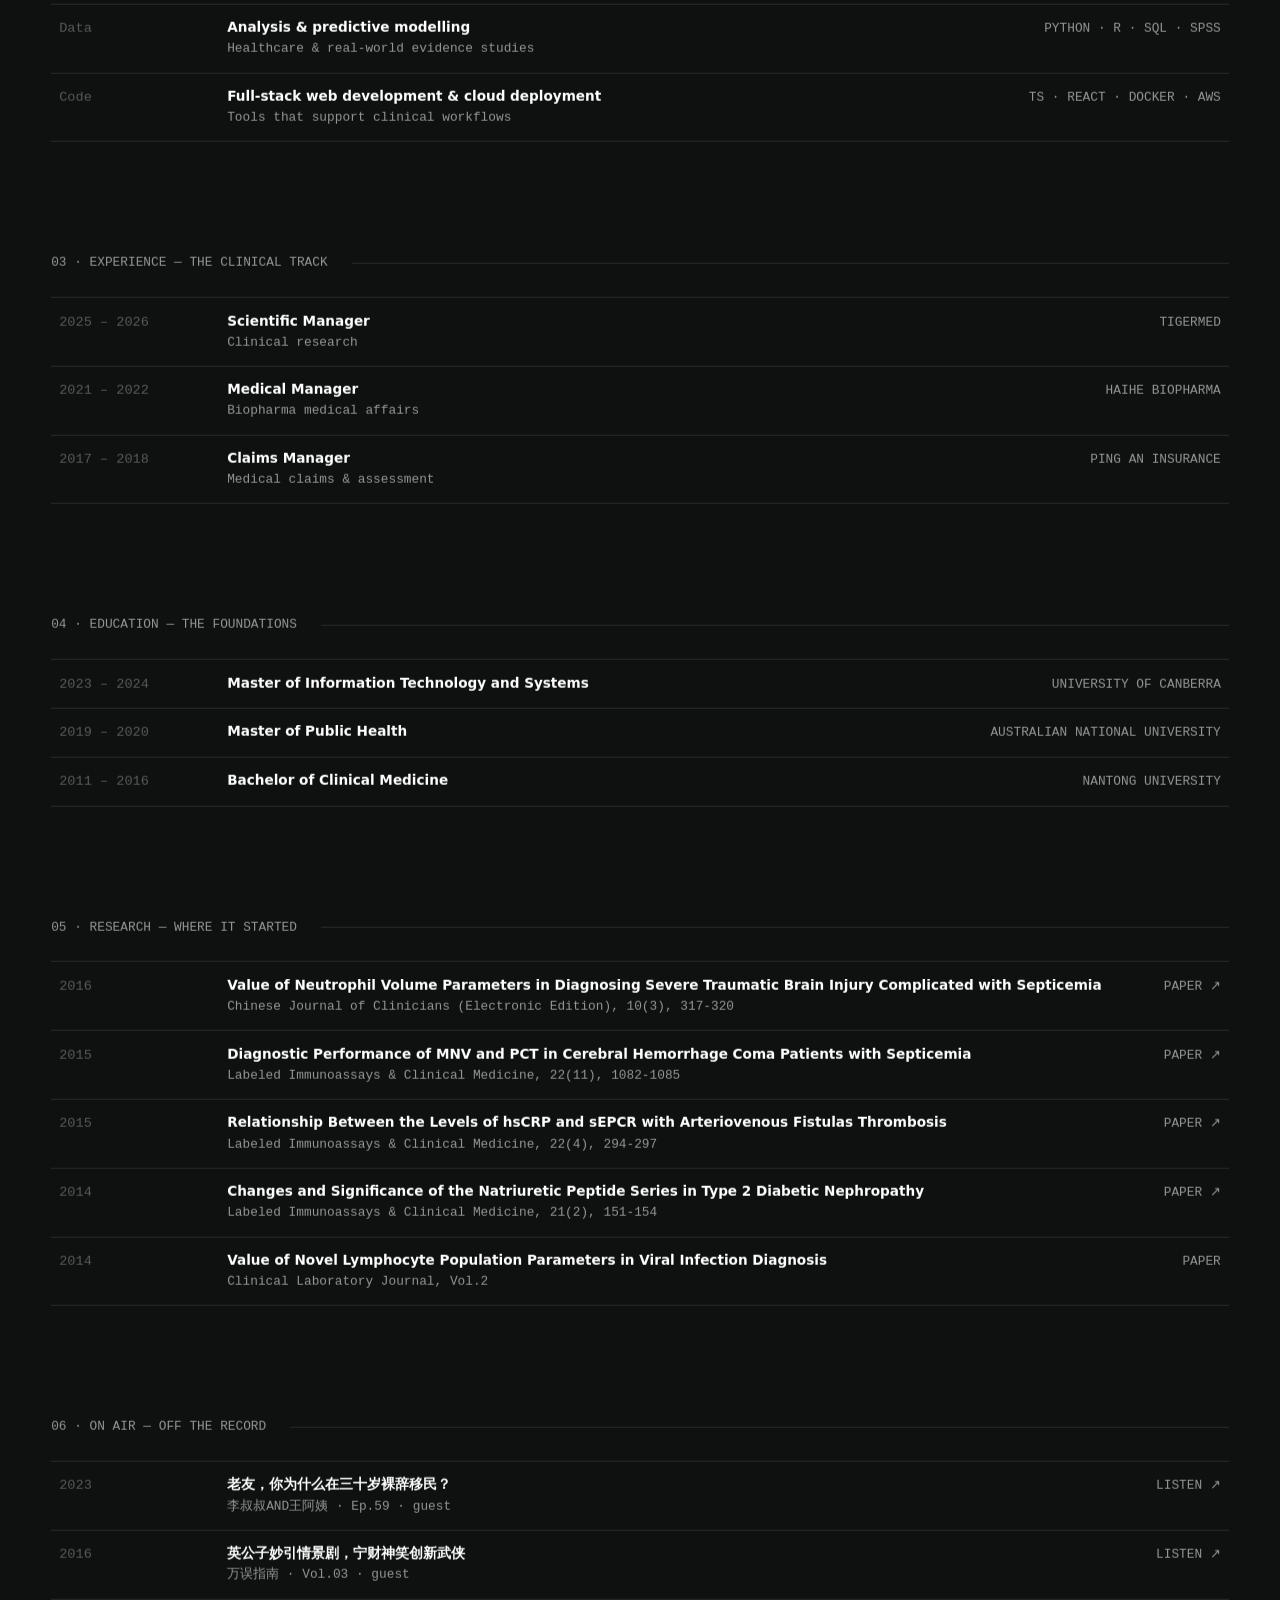
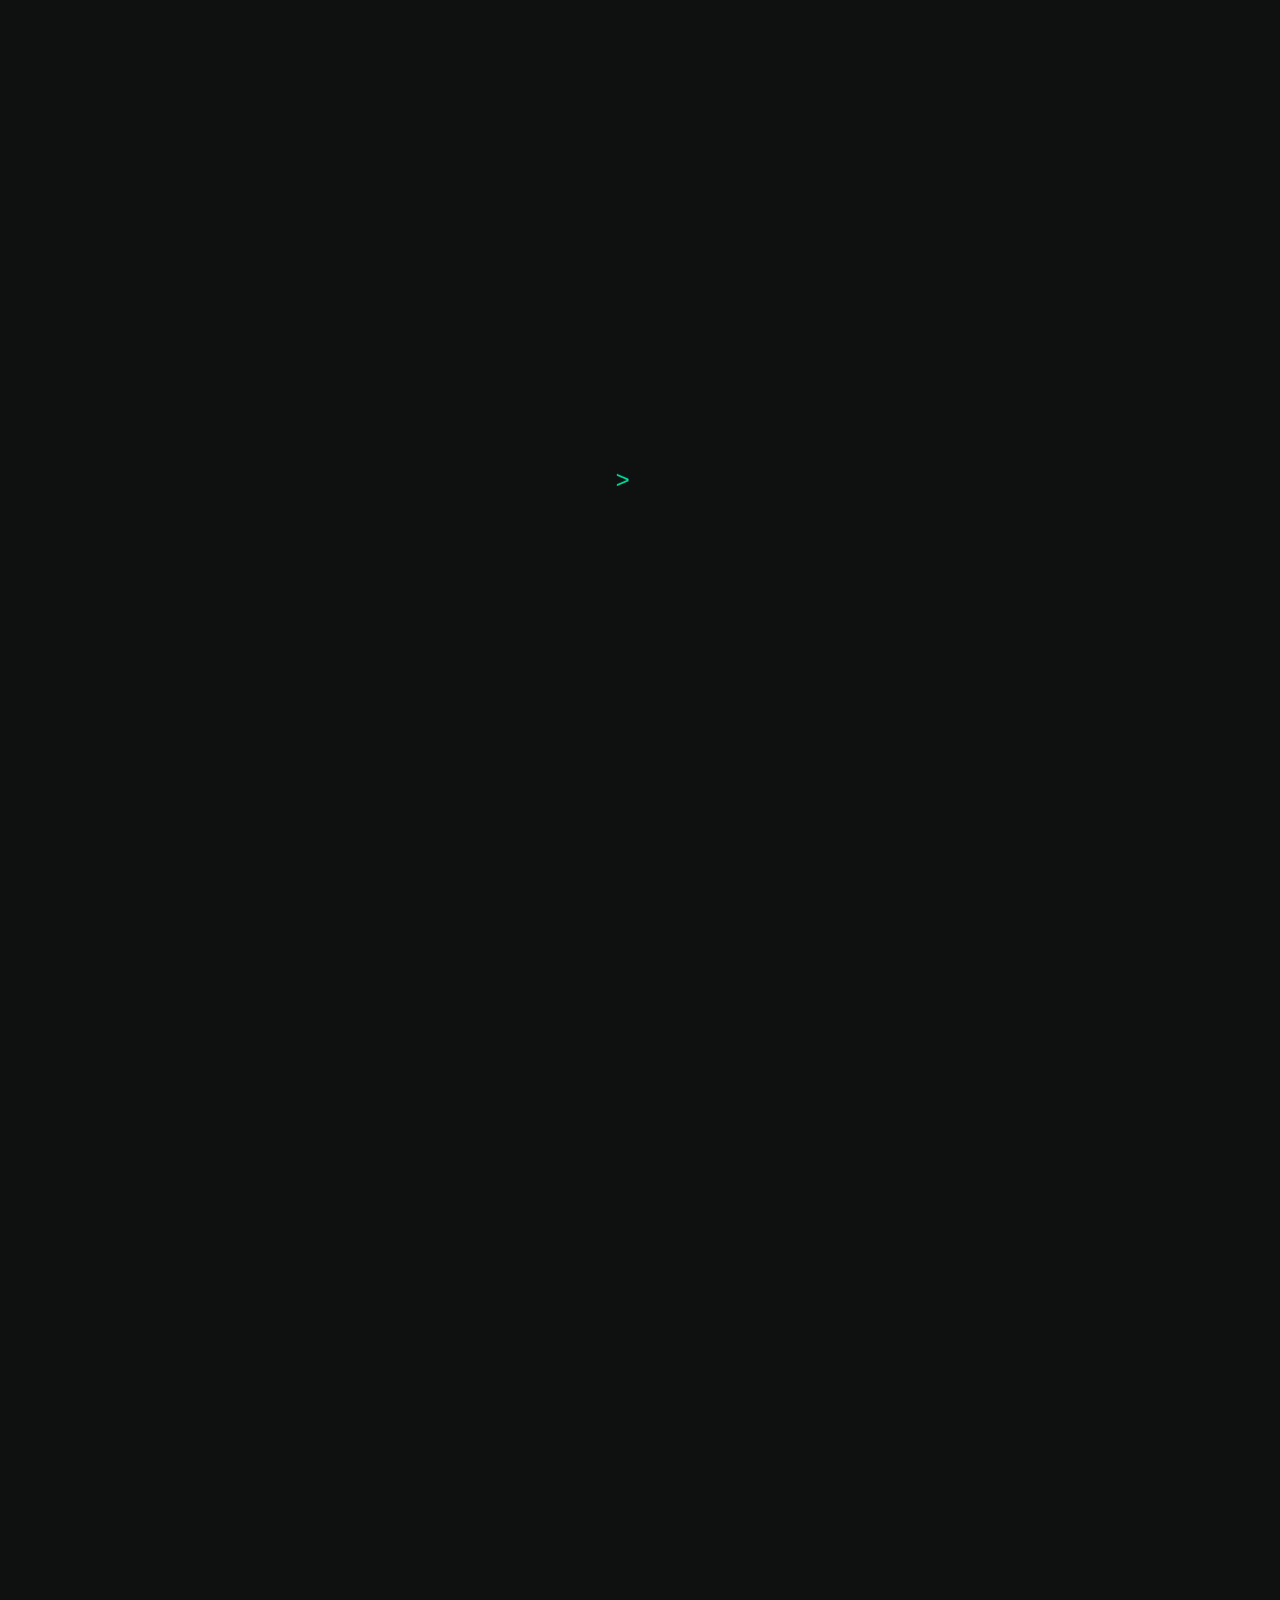
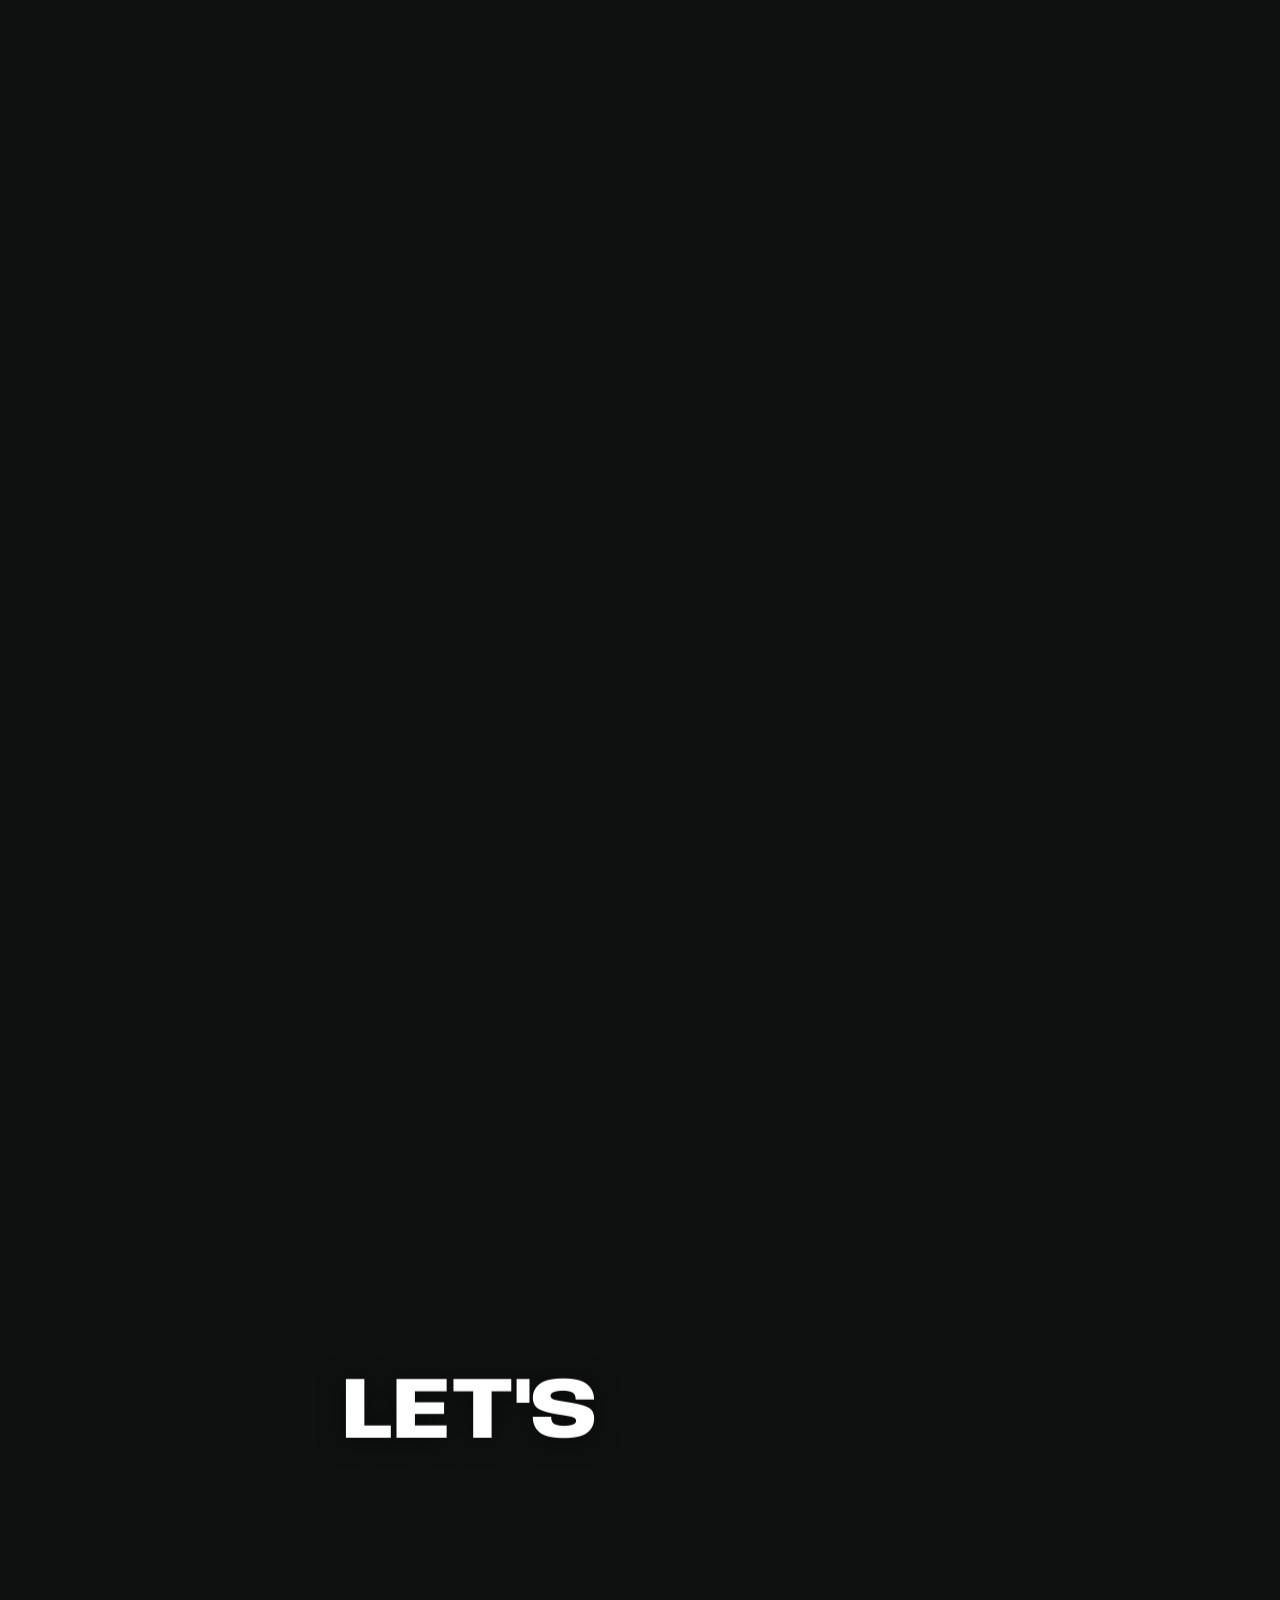
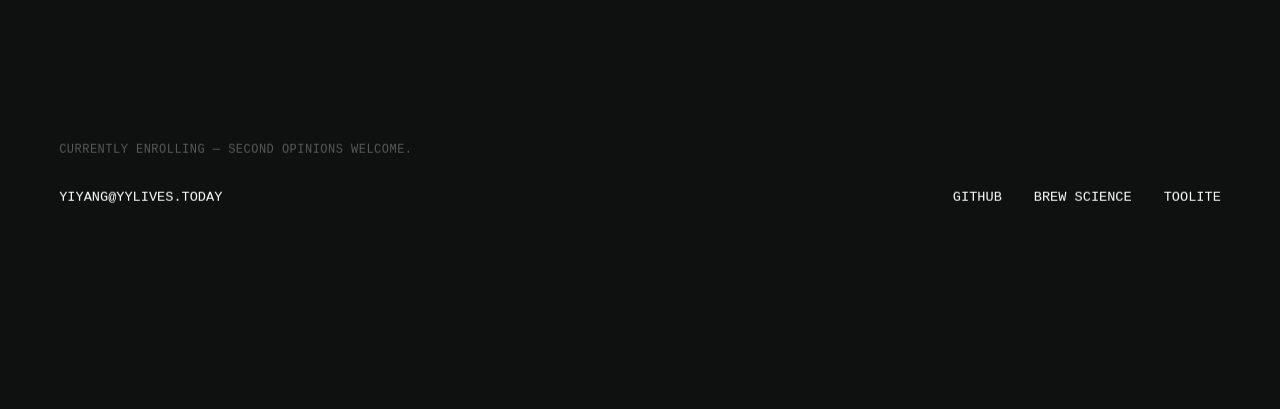
==== commit 5a7024e1: "Balance the two glass marks; cut per-frame work on touch devices Touch path: anchor positions are me" ====
--- a/index.html
+++ b/index.html
@@ -336,7 +336,7 @@
 #glass-home { position: absolute; right: 5%; top: 16%; width: 52vw; height: 50vh; pointer-events: none; z-index: 0; }
 #caret-home { position: absolute; right: 11%; bottom: 16%; width: 46px; height: 84px; pointer-events: none; z-index: 0; }
 @media (max-width: 52rem) {
-  #glass-home { left: 10%; right: 22%; width: auto; top: 51%; height: 17vh; }
+  #glass-home { left: 8%; right: 16%; width: auto; top: 50%; height: 19vh; }
   #caret-home { right: 9%; top: 57%; bottom: auto; width: 26px; height: 48px; }
 }
 
@@ -401,14 +401,14 @@
 /* 宽屏：内容收进约 78rem 的居中版心（所有区块都用 --gutter 做左右边距，改这一处即可） */
 :root { --gutter: max(clamp(1rem, 4vw, 3.5rem), calc((100vw - 78rem) / 2)); }
 @media (min-width: 52rem) {
-  #glass-home { right: var(--gutter); width: min(50vw, 40rem); }
+  #glass-home { right: var(--gutter); width: min(52vw, 44rem); height: 54vh; top: 14%; }
   #caret-home { right: calc(var(--gutter) + 4.5rem); }
 }
 
 /* 页底玻璃字「n+1」的锚点：垫在居中大字后面，比文字大一圈 */
-#glass-end { position: absolute; left: 50%; top: 37%; width: min(84vw, 62rem); height: 64vh; transform: translate(-50%, -50%); pointer-events: none; z-index: 0; }
+#glass-end { position: absolute; left: 50%; top: 37%; width: min(60vw, 50rem); height: 50vh; transform: translate(-50%, -50%); pointer-events: none; z-index: 0; }
 footer .display { position: relative; z-index: 1; text-shadow: 0 2px 26px rgba(0, 0, 0, .5); margin-top: 22vh; }
-@media (max-width: 52rem) { #glass-end { width: 94vw; height: 30vh; top: 30%; } footer .display { margin-top: 16vh; } }
+@media (max-width: 52rem) { #glass-end { width: 78vw; height: 24vh; top: 30%; } footer .display { margin-top: 16vh; } }
 </style>
 </head>
 <body>
@@ -769,7 +769,7 @@
   if (LITE) root.classList.add('lite');
   const canvas = renderer.domElement;
   renderer.autoClear = false;
-  const DPR = Math.min(devicePixelRatio || 1, fine ? 2 : 1.5);
+  let DPR = Math.min(devicePixelRatio || 1, fine ? 2 : 1.25);
   renderer.setPixelRatio(DPR);
 
   const FS_VERT = `varying vec2 vUv; void main(){ vUv = uv; gl_Position = vec4(position.xy, 0.0, 1.0); }`;
@@ -831,13 +831,13 @@
 uniform vec2 uTrail[${TRAIL_N}]; uniform float uTrailS[${TRAIL_N}];
 uniform vec3 uAccent; uniform vec3 uDotCol; uniform float uDotA;
 void main(){
-  vec3 c = vec3(0.0); float r = 1.0;
+  ${LITE ? 'vec3 c = texture2D(uBg, vUv).rgb;' : `  vec3 c = vec3(0.0); float r = 1.0;
   vec2 px = vec2(uRes.y / uRes.x, 1.0) * 0.012;
   for (int i = 0; i < ${BLUR}; i++) {
     float th = float(i) * 2.39996323; r += 1.0 / r;
     c += texture2D(uBg, vUv + (r - 1.0) * vec2(cos(th), sin(th)) * px).rgb;
   }
-  c /= ${BLUR}.0;
+  c /= ${BLUR}.0;`}
   float cell = 34.0 * uDpr;
   vec2 fc = gl_FragCoord.xy;
   vec2 id = floor(fc / cell), cuv = fract(fc / cell);
@@ -1170,7 +1170,7 @@
   let rainAcc = 0;
   function tickStickers(dt, k) {
     /* 页脚进入视口后持续飘落 */
-    const fr = footerEl.getBoundingClientRect();
+    const fr = rectC(footerEl);
     if (fr.top < H * 0.75 && fr.bottom > H * 0.3) {
       rainAcc += dt;
       if (rainAcc > 0.85) { rainAcc = 0; spawnSticker(W * (0.08 + Math.random() * 0.84), -70, false); }
@@ -1278,6 +1278,7 @@
   function layoutScroll() {
     if (VIRT) document.body.style.height = scroller.offsetHeight + 'px';
     stTop = statement.offsetTop; stH = statement.offsetHeight; VH = stagePin.offsetHeight || innerHeight;
+    measureAnchors();
     measureLetters();
   }
   function resize() {
@@ -1289,7 +1290,7 @@
     camera.aspect = W / H; camera.updateProjectionMatrix();
     [bgRT, sceneRT, flareRT, curlRT, divRT].forEach(t => t && t.dispose());
     if (vel) { vel.a.dispose(); vel.b.dispose(); pres.a.dispose(); pres.b.dispose(); }
-    bgRT = rt(PW * 0.3, PH * 0.3);
+    bgRT = rt(PW * (LITE ? 0.22 : 0.3), PH * (LITE ? 0.22 : 0.3));
     bgMat.uniforms.uRes.value.set(PW, PH); compMat.uniforms.uRes.value.set(PW, PH);
     glassMat.uniforms.uRes.value.set(PW, PH); portalMat.uniforms.uRes.value.set(PW, PH);
     if (LITE) { layoutScroll(); return; }
@@ -1333,15 +1334,38 @@
   addEventListener('pointermove', e => {
     ptr.x = e.clientX; ptr.y = e.clientY;
     if (!ptr.has) { ptr.lx = ptr.x; ptr.ly = ptr.y; ptr.has = true; }
+    if (LITE) return;
     if (coordsEl) coordsEl.textContent = String(e.clientX | 0).padStart(4, '0') + ' X ' + String((innerHeight - e.clientY) | 0).padStart(4, '0') + ' Y';
     const key = ((e.clientX / 34) | 0) + ':' + (((H - e.clientY) / 34) | 0);
     if (key !== trailCell) { trailCell = key; trailI = (trailI + 1) % TRAIL_N; trail[trailI] = { x: e.clientX, y: H - e.clientY, s: 1 }; }
   });
 
   const toWorld = (px, py) => { const k = worldH() / H; return [(px - W / 2) * k, -(py - H / 2) * k]; };
-  const rectC = el => { const r = el.getBoundingClientRect(); return { x: r.left + r.width / 2, y: r.top + r.height / 2, w: r.width, h: r.height, top: r.top, bottom: r.bottom }; };
+  /* 触屏：锚点位置只在布局变化时量一次（文档坐标），每帧用滚动量换算，避免滚动中强制排版 */
+  const anchors = new Map();
+  let ceOff = null;
+  function measureAnchors() {
+    if (!LITE) return;
+    for (const el of [glassHome, caretHome, glassEndEl, footerEl]) {
+      const r = el.getBoundingClientRect();
+      anchors.set(el, { x: r.left + r.width / 2, dy: r.top + r.height / 2 + scrollY, w: r.width, h: r.height });
+    }
+    ceOff = null;
+  }
+  const rectC = el => {
+    const a = anchors.get(el);
+    if (a) { const y = a.dy - sy; return { x: a.x, y, w: a.w, h: a.h, top: y - a.h / 2, bottom: y + a.h / 2 }; }
+    const r = el.getBoundingClientRect(); return { x: r.left + r.width / 2, y: r.top + r.height / 2, w: r.width, h: r.height, top: r.top, bottom: r.bottom };
+  };
+  function caretEndRect() {
+    if (!LITE) return rectC(caretEnd);
+    if (!ceOff) { const a = caretEnd.getBoundingClientRect(), b = stagePin.getBoundingClientRect(); ceOff = { x: a.left + a.width / 2 - b.left, y: a.top + a.height / 2 - b.top, h: a.height }; }
+    const top = stTop + clamp(sy - stTop, 0, Math.max(1, stH - VH)) - sy;      // sticky 舞台在屏幕上的顶边
+    return { x: ceOff.x, y: top + ceOff.y, h: ceOff.h };
+  }
 
   /* ---- 每帧 ---- */
+  let lastTitleA = '', lastN = -1, lastPO = '', slow = 0;
   let last = performance.now(), time = 0, caretScale = 0.3, started = false, titleShown = false, inPortal = false, lastMeasure = 0, curl = 0;
   function frame(now) {
     const dt = Math.min(Math.max((now - last) / 1000, 0.001), 0.05); last = now; time += dt;
@@ -1389,7 +1413,7 @@
     const k = worldH() / H;
     const grow = sstep(0.0, 0.22, q), shrink = sstep(0.76, 1.0, q);
     const enter = sstep(stTop - H, stTop - H * 0.1, sy);
-    const home = rectC(caretHome), end = rectC(caretEnd);
+    const home = rectC(caretHome), end = caretEndRect();
     const homeS = home.h * k / CARET_H, endS = Math.max(end.h, 8) * k / CARET_H;
     const fullS = Math.hypot(worldH(), worldH() * W / H) * 1.5 / CARET_W;
     const restS = q < 0.5 ? homeS : endS;
@@ -1413,12 +1437,12 @@
     if ((reveal > 0.5) !== inPortal) { inPortal = reveal > 0.5; root.classList.toggle('in-portal', inPortal); }
 
     const titleA = sstep(0.14, 0.24, q) * (1 - sstep(0.62, 0.72, q));
-    stTitle.style.opacity = titleA.toFixed(3);
+    const tA = titleA.toFixed(2); if (tA !== lastTitleA) { lastTitleA = tA; stTitle.style.opacity = tA; }
     if (titleA > 0.02 && !titleShown) { titleShown = true; scramble(stTitle, { letterDelay: 34, scrambleTime: 260 }); }
     if (titleA <= 0.02) titleShown = false;
     const typeP = sstep(0.80, 0.97, q), nCh = Math.round(typeP * PROMPT.length);
-    if (pline.textContent.length !== nCh) pline.textContent = PROMPT.slice(0, nCh);
-    promptEl.style.opacity = typeP > 0 ? '1' : '0';
+    if (nCh !== lastN) { lastN = nCh; pline.textContent = PROMPT.slice(0, nCh); ceOff = null; }
+    const pO = typeP > 0 ? '1' : '0'; if (pO !== lastPO) { lastPO = pO; promptEl.style.opacity = pO; }
 
     /* 玻璃字跟随 DOM 锚点 */
     const gh = rectC(glassHome);
@@ -1468,6 +1492,9 @@
     pass(bgMat, bgRT);
     compMat.uniforms.uBg.value = bgRT.texture; glassMat.uniforms.uBg.value = bgRT.texture;
     if (LITE) {                                                         // 轻量路径：直接画到屏幕
+      /* 持续掉帧就自动降一档分辨率（1.25 → 1 → 0.8） */
+      slow = dt > 0.024 ? slow + 1 : Math.max(0, slow - 1);
+      if (slow > 40 && DPR > 0.8) { DPR = DPR > 1 ? 1 : 0.8; slow = 0; renderer.setPixelRatio(DPR); compMat.uniforms.uDpr.value = DPR; lastW = -1; resize(); }
       renderer.setRenderTarget(null); renderer.clear();
       pass(compMat, null);
       renderer.clearDepth();
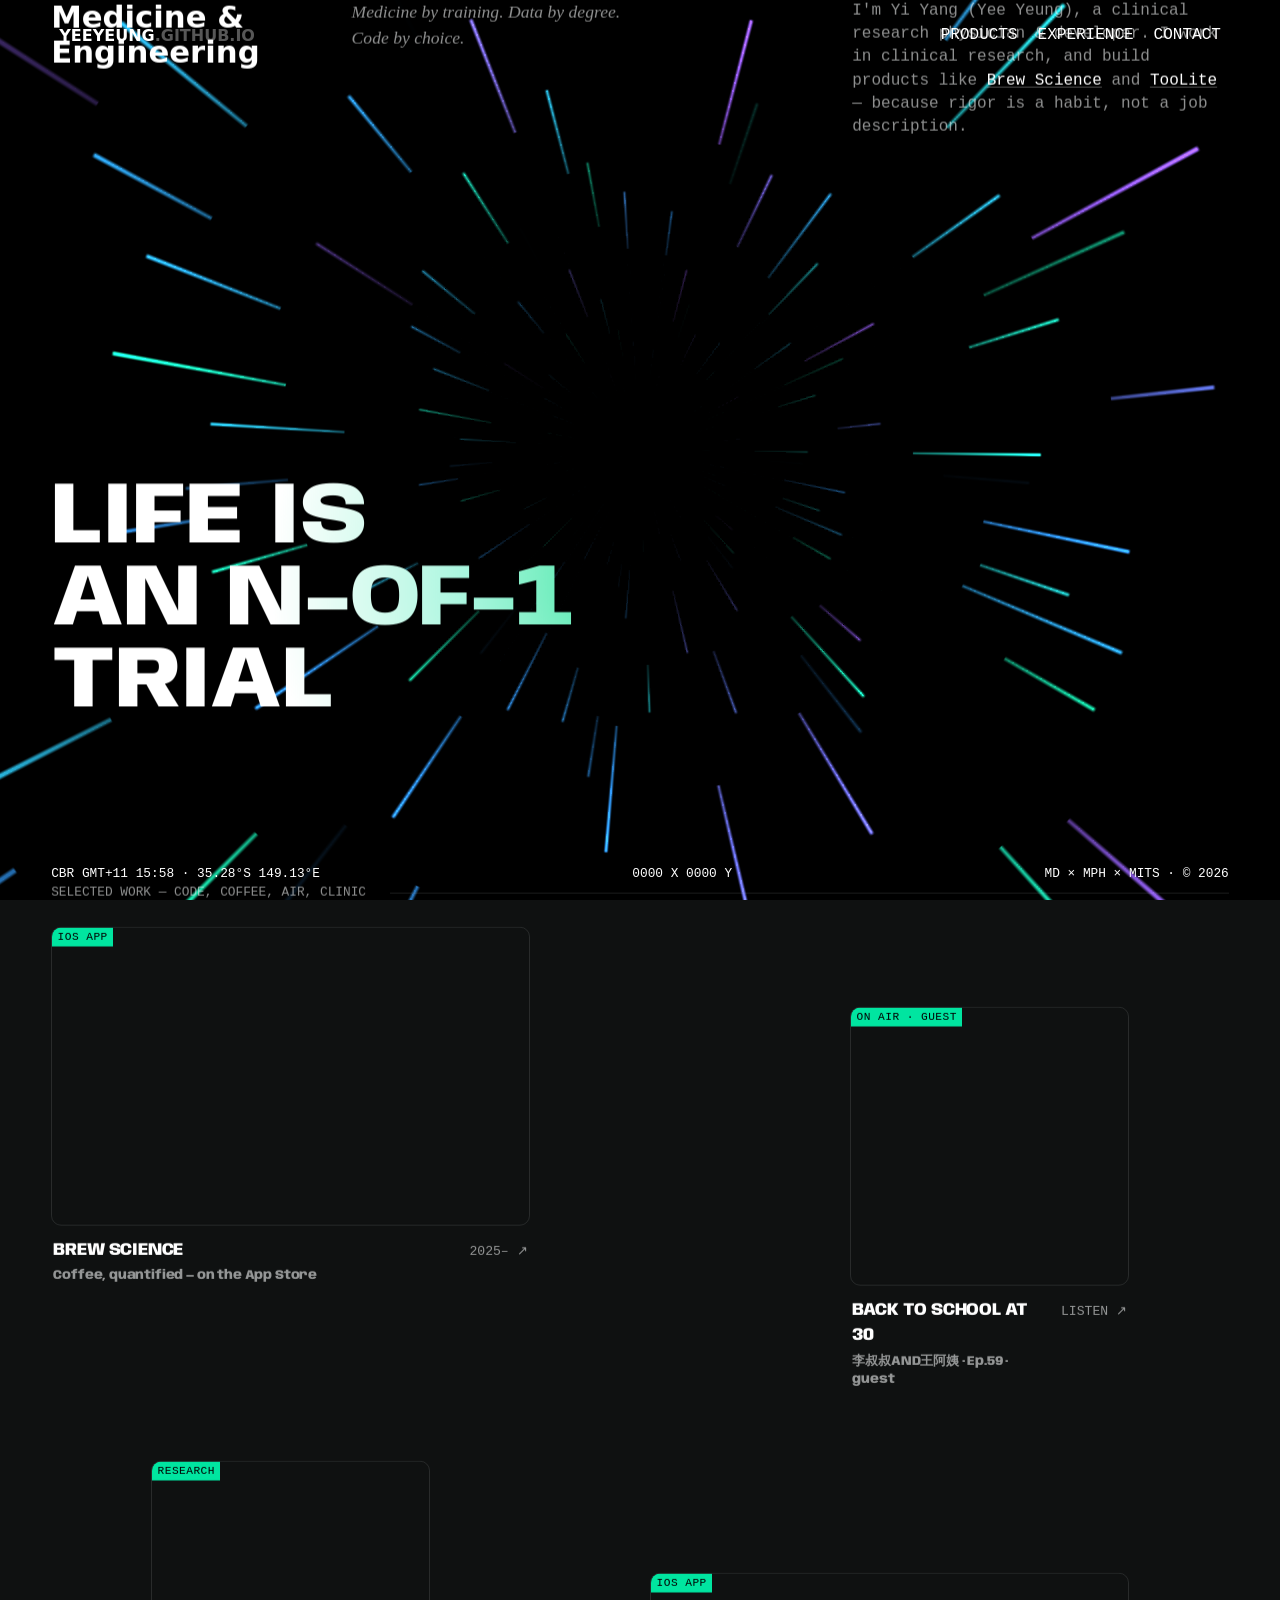
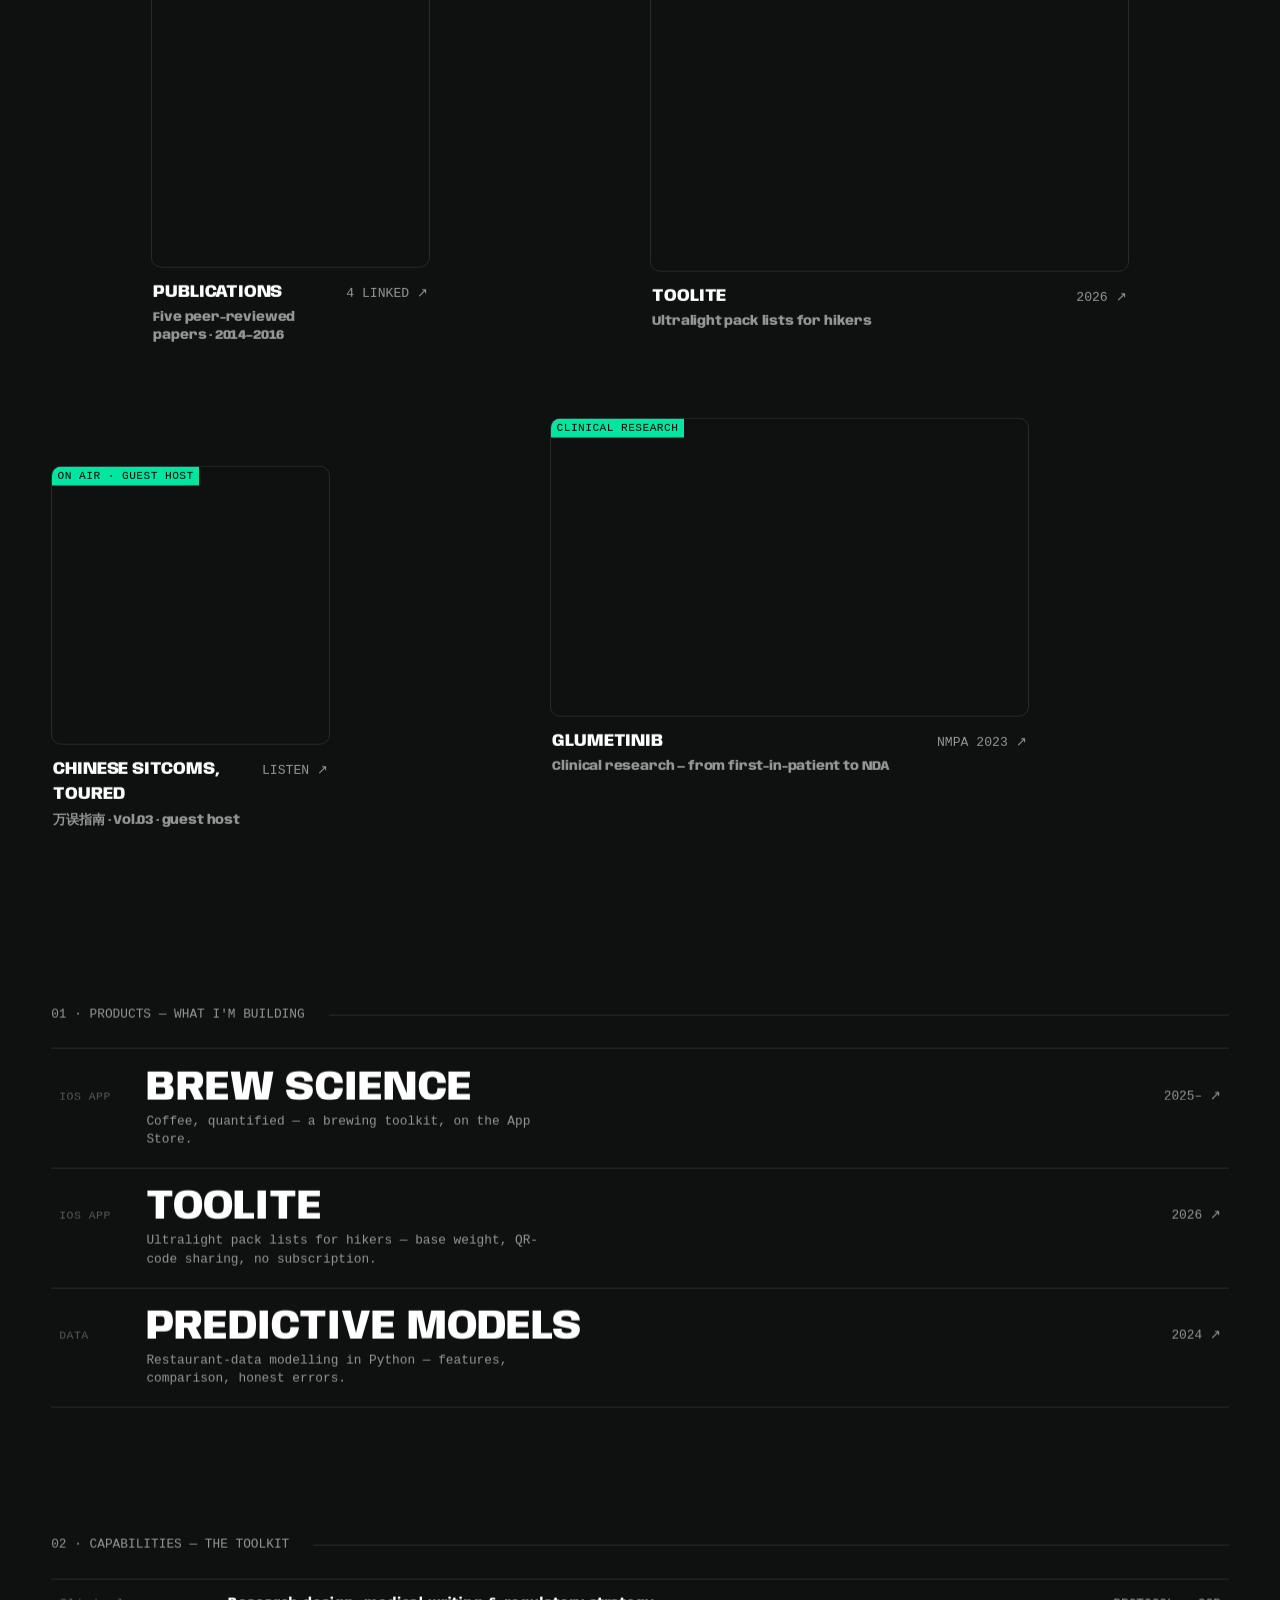
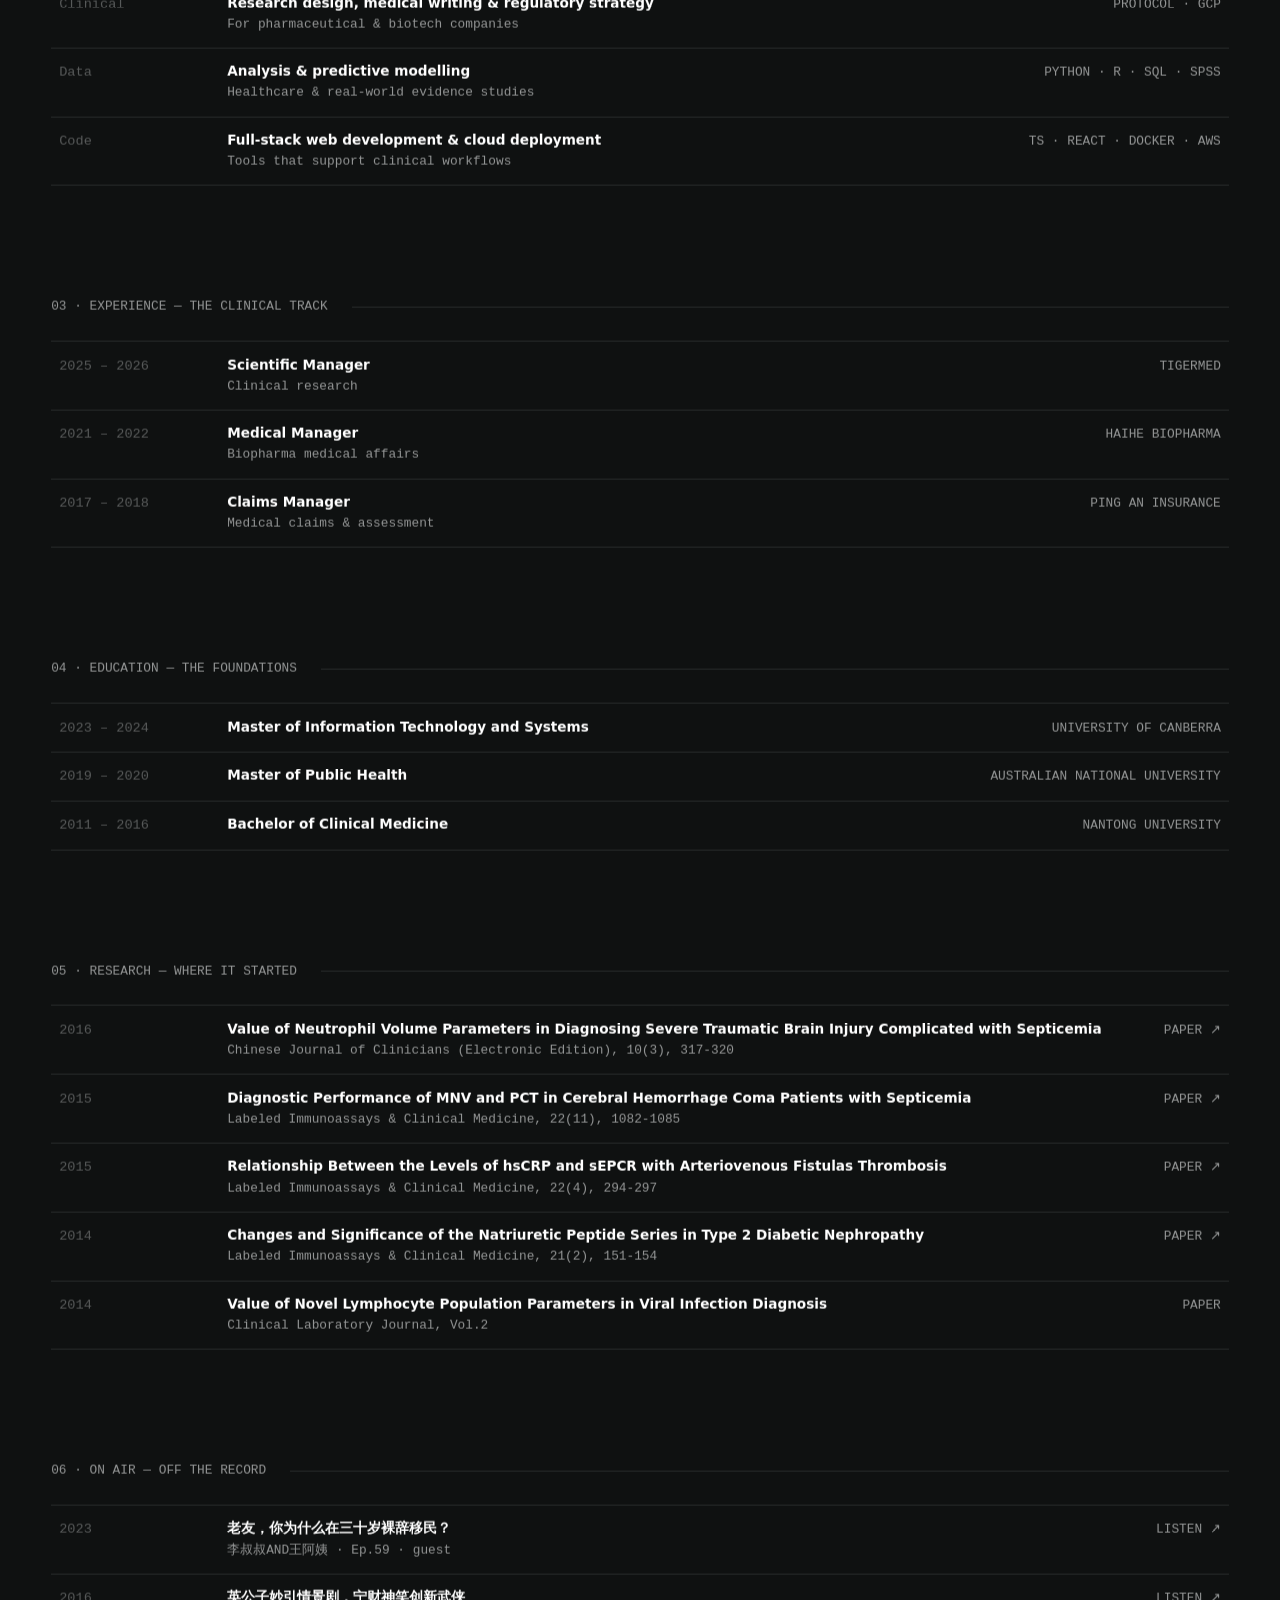
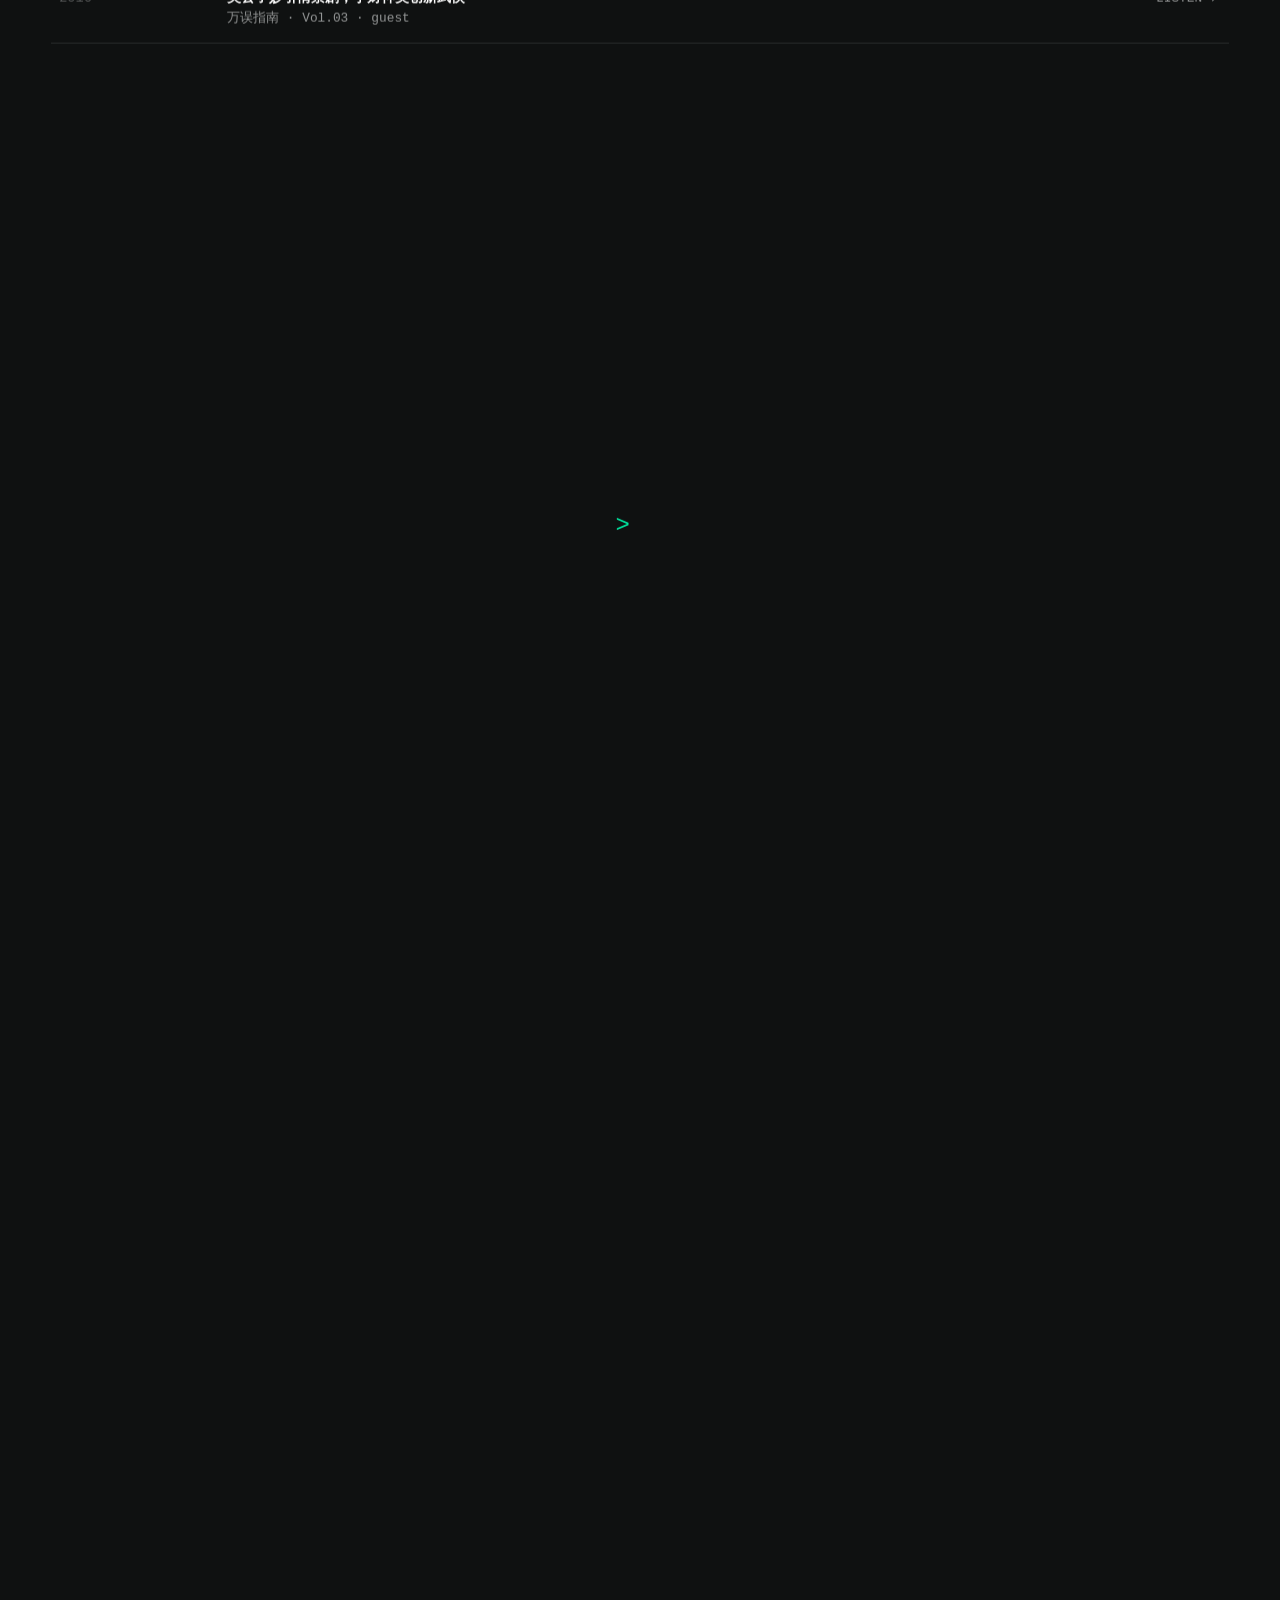
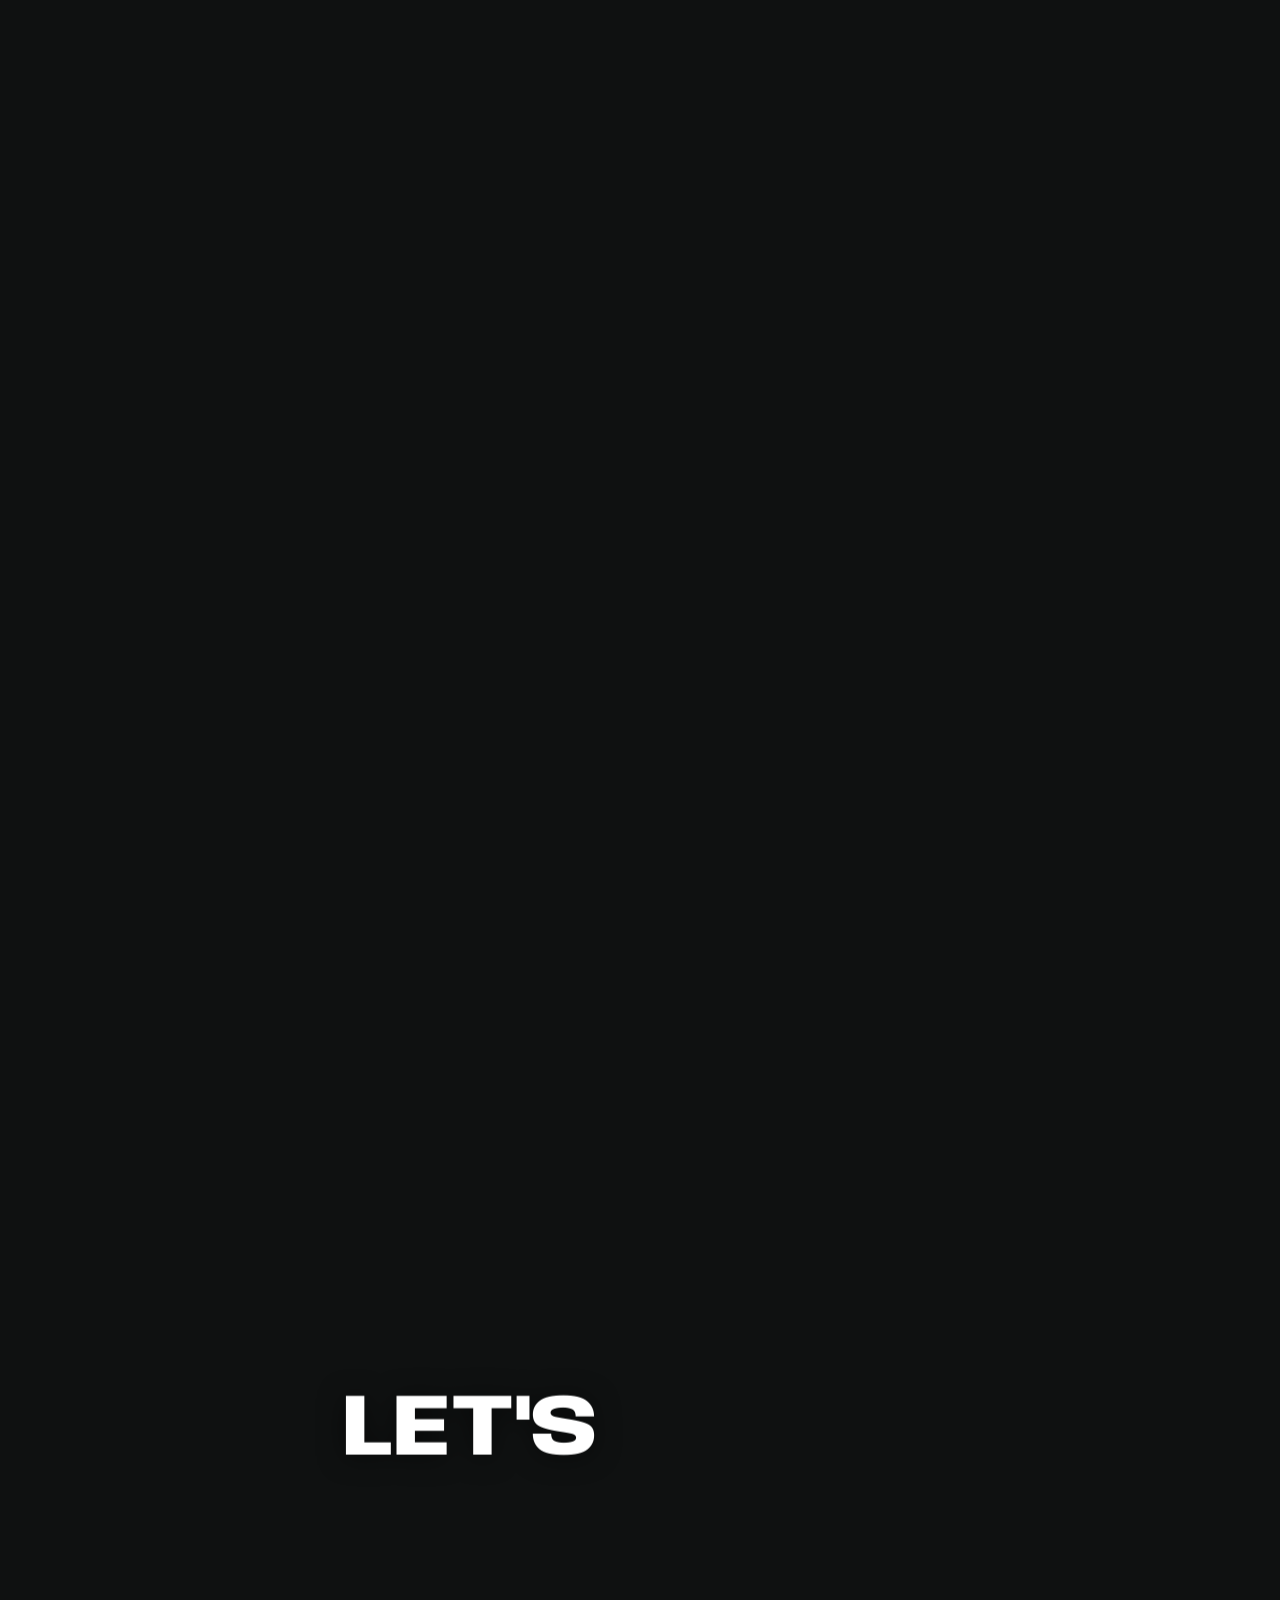
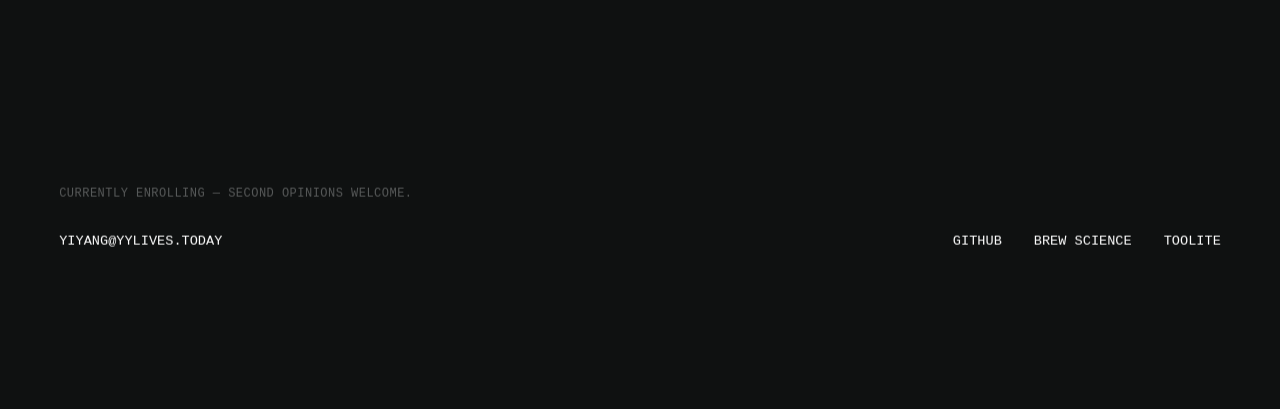
==== commit 2d6abafa: "Footer: overlap the title with the glass n+1" ====
--- a/index.html
+++ b/index.html
@@ -336,8 +336,8 @@
 #glass-home { position: absolute; right: 5%; top: 16%; width: 52vw; height: 50vh; pointer-events: none; z-index: 0; }
 #caret-home { position: absolute; right: 11%; bottom: 16%; width: 46px; height: 84px; pointer-events: none; z-index: 0; }
 @media (max-width: 52rem) {
-  #glass-home { left: 8%; right: 16%; width: auto; top: 50%; height: 19vh; }
-  #caret-home { right: 9%; top: 57%; bottom: auto; width: 26px; height: 48px; }
+  #glass-home { left: 6%; right: 10%; width: auto; top: 49%; height: 23vh; }
+  #caret-home { right: 8%; top: 74%; bottom: auto; width: 26px; height: 48px; }
 }
 
 /* 画廊图片由主画布绘制；DOM 槽只负责占位、边框和标签 */
@@ -406,9 +406,9 @@
 }
 
 /* 页底玻璃字「n+1」的锚点：垫在居中大字后面，比文字大一圈 */
-#glass-end { position: absolute; left: 50%; top: 37%; width: min(60vw, 50rem); height: 50vh; transform: translate(-50%, -50%); pointer-events: none; z-index: 0; }
-footer .display { position: relative; z-index: 1; text-shadow: 0 2px 26px rgba(0, 0, 0, .5); margin-top: 22vh; }
-@media (max-width: 52rem) { #glass-end { width: 78vw; height: 24vh; top: 30%; } footer .display { margin-top: 16vh; } }
+#glass-end { position: absolute; left: 50%; top: 41%; width: min(60vw, 50rem); height: 50vh; transform: translate(-50%, -50%); pointer-events: none; z-index: 0; }
+footer .display { position: relative; z-index: 1; text-shadow: 0 2px 26px rgba(0, 0, 0, .5); margin-top: 16vh; }
+@media (max-width: 52rem) { #glass-end { width: 92vw; height: 28vh; top: 41%; } footer .display { margin-top: 12vh; } }
 </style>
 </head>
 <body>
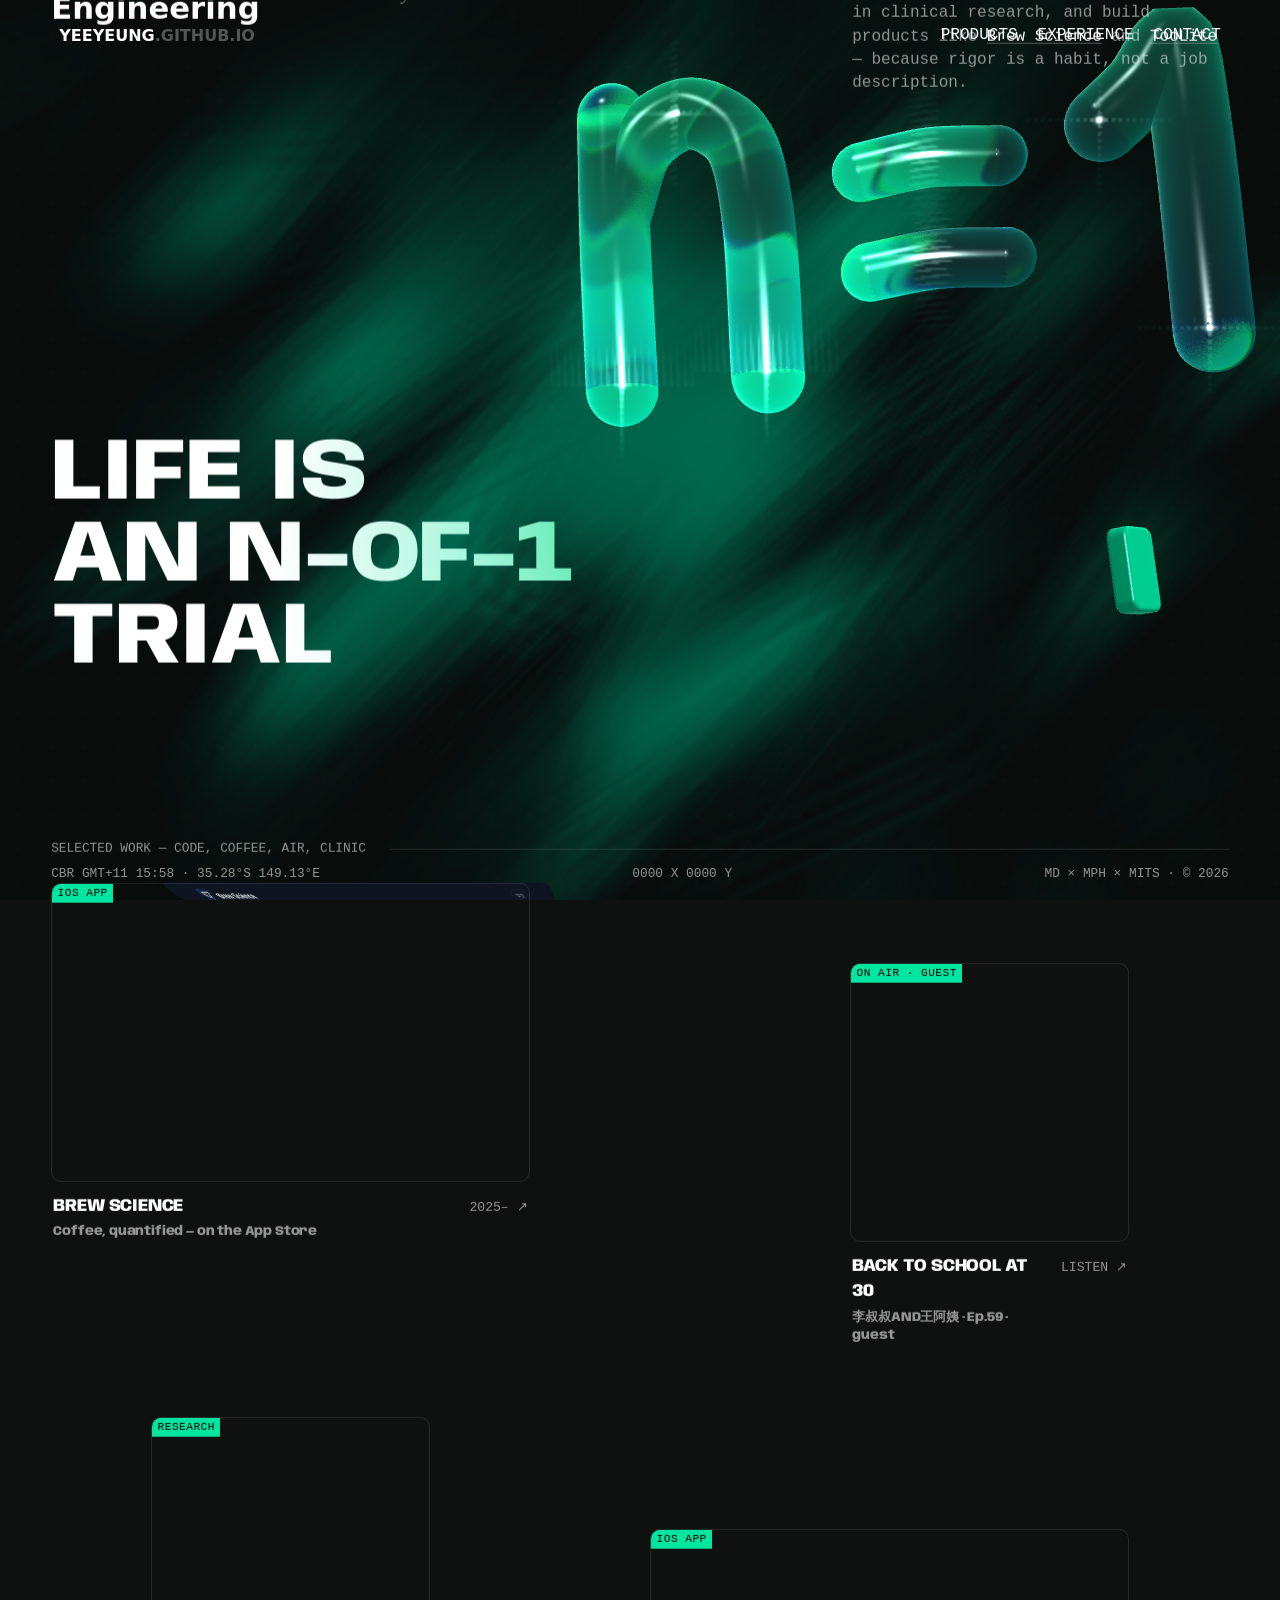
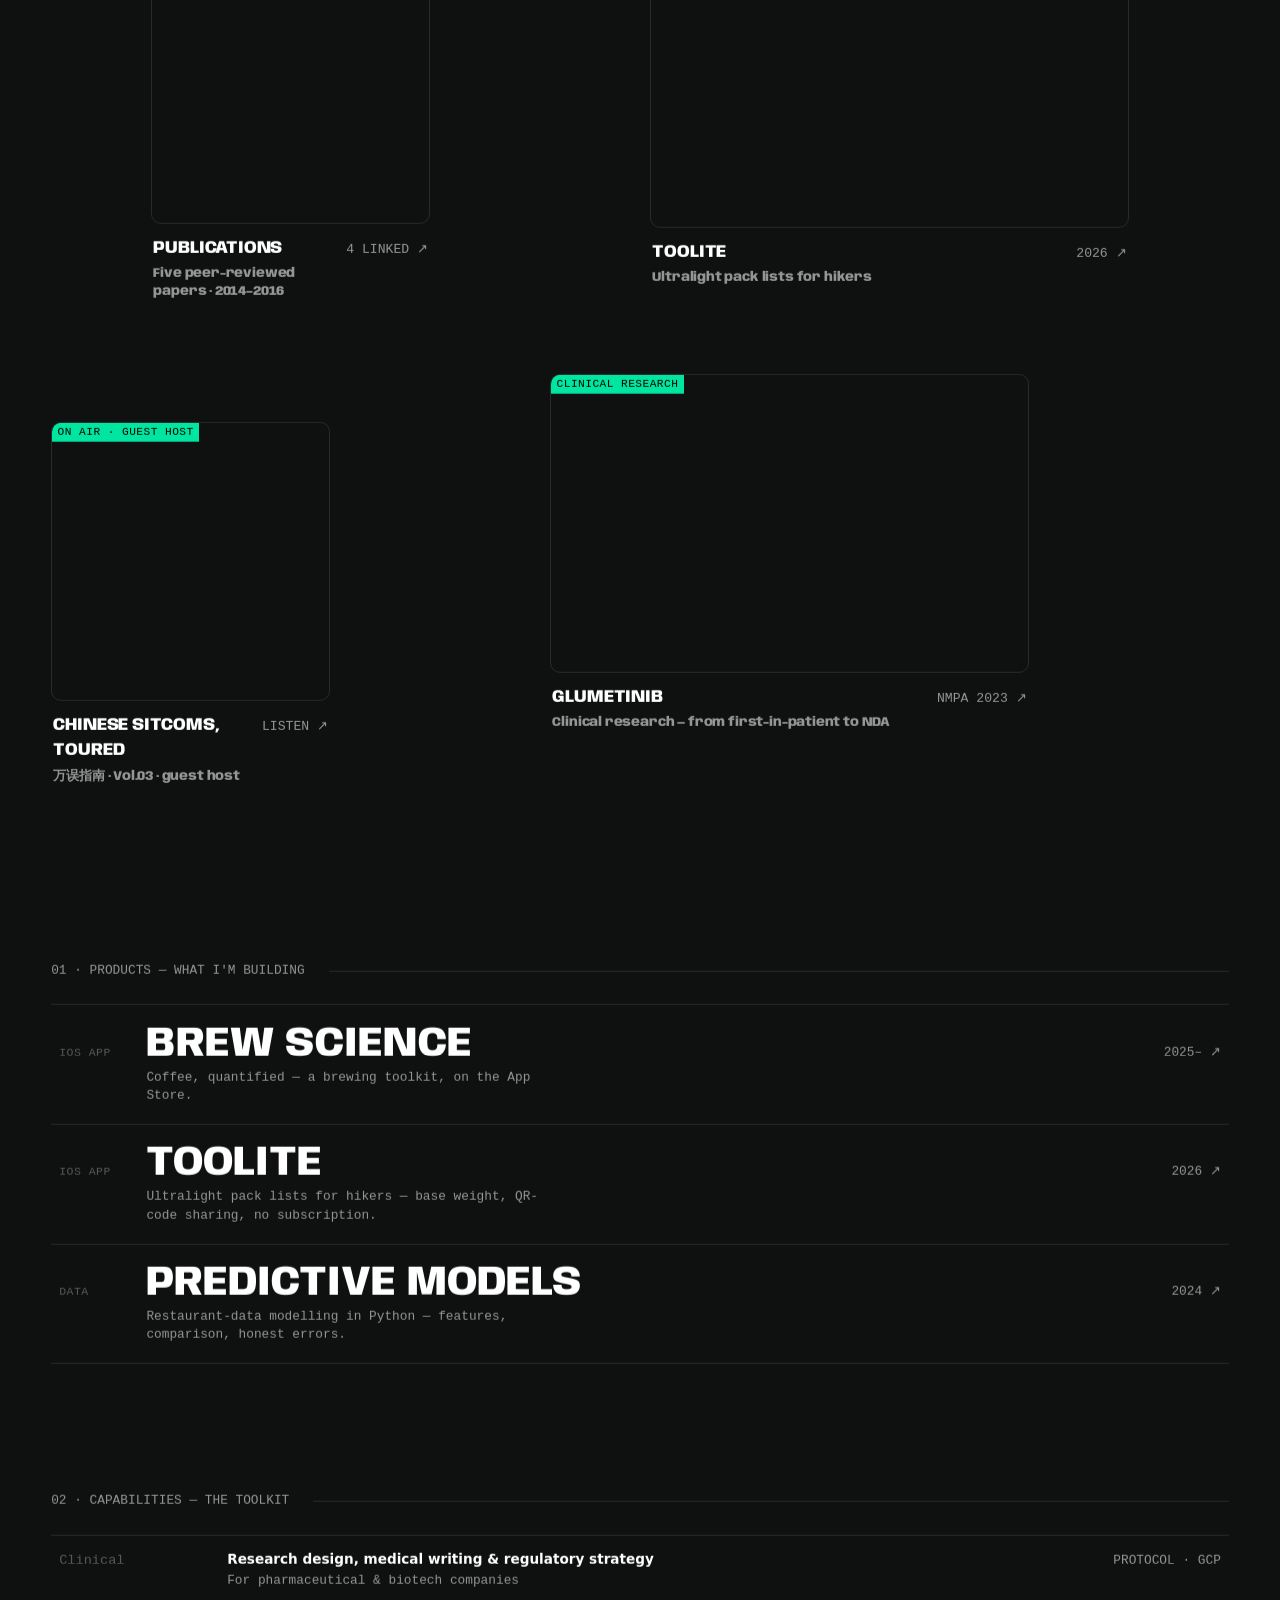
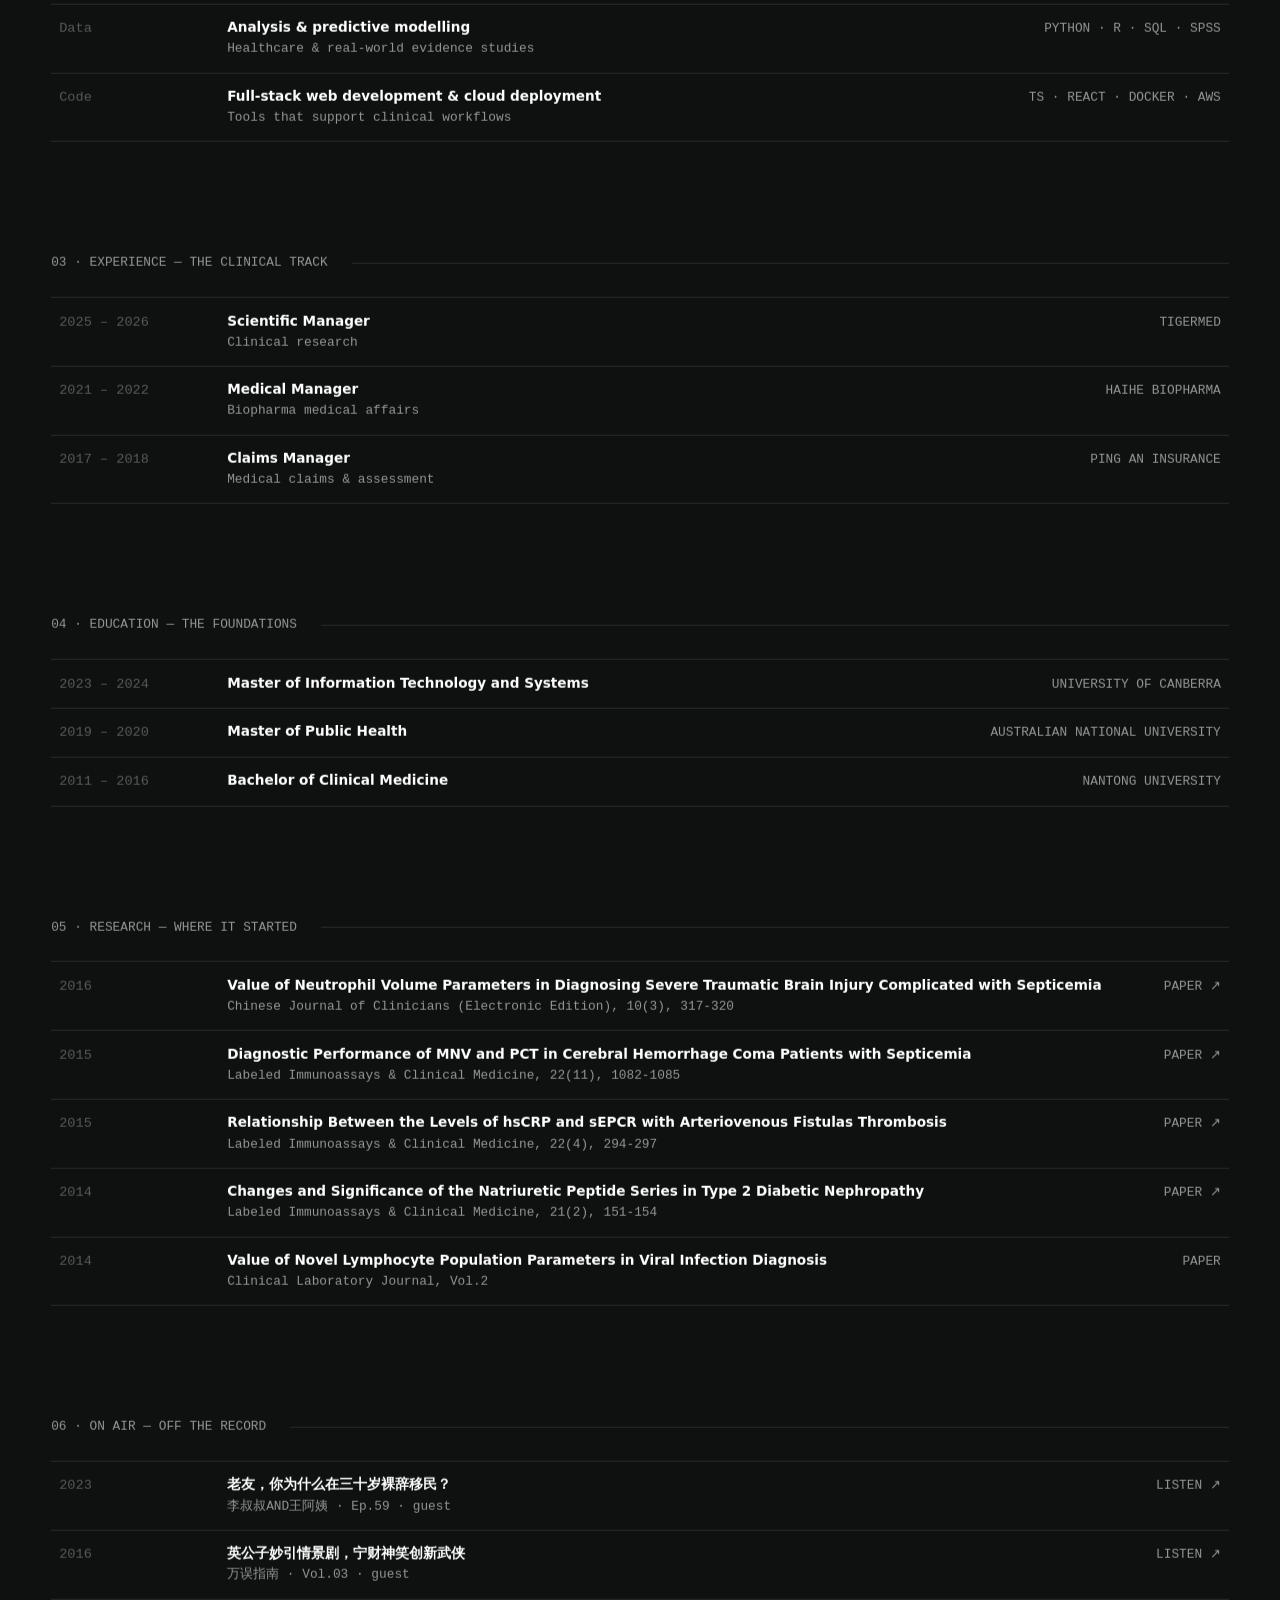
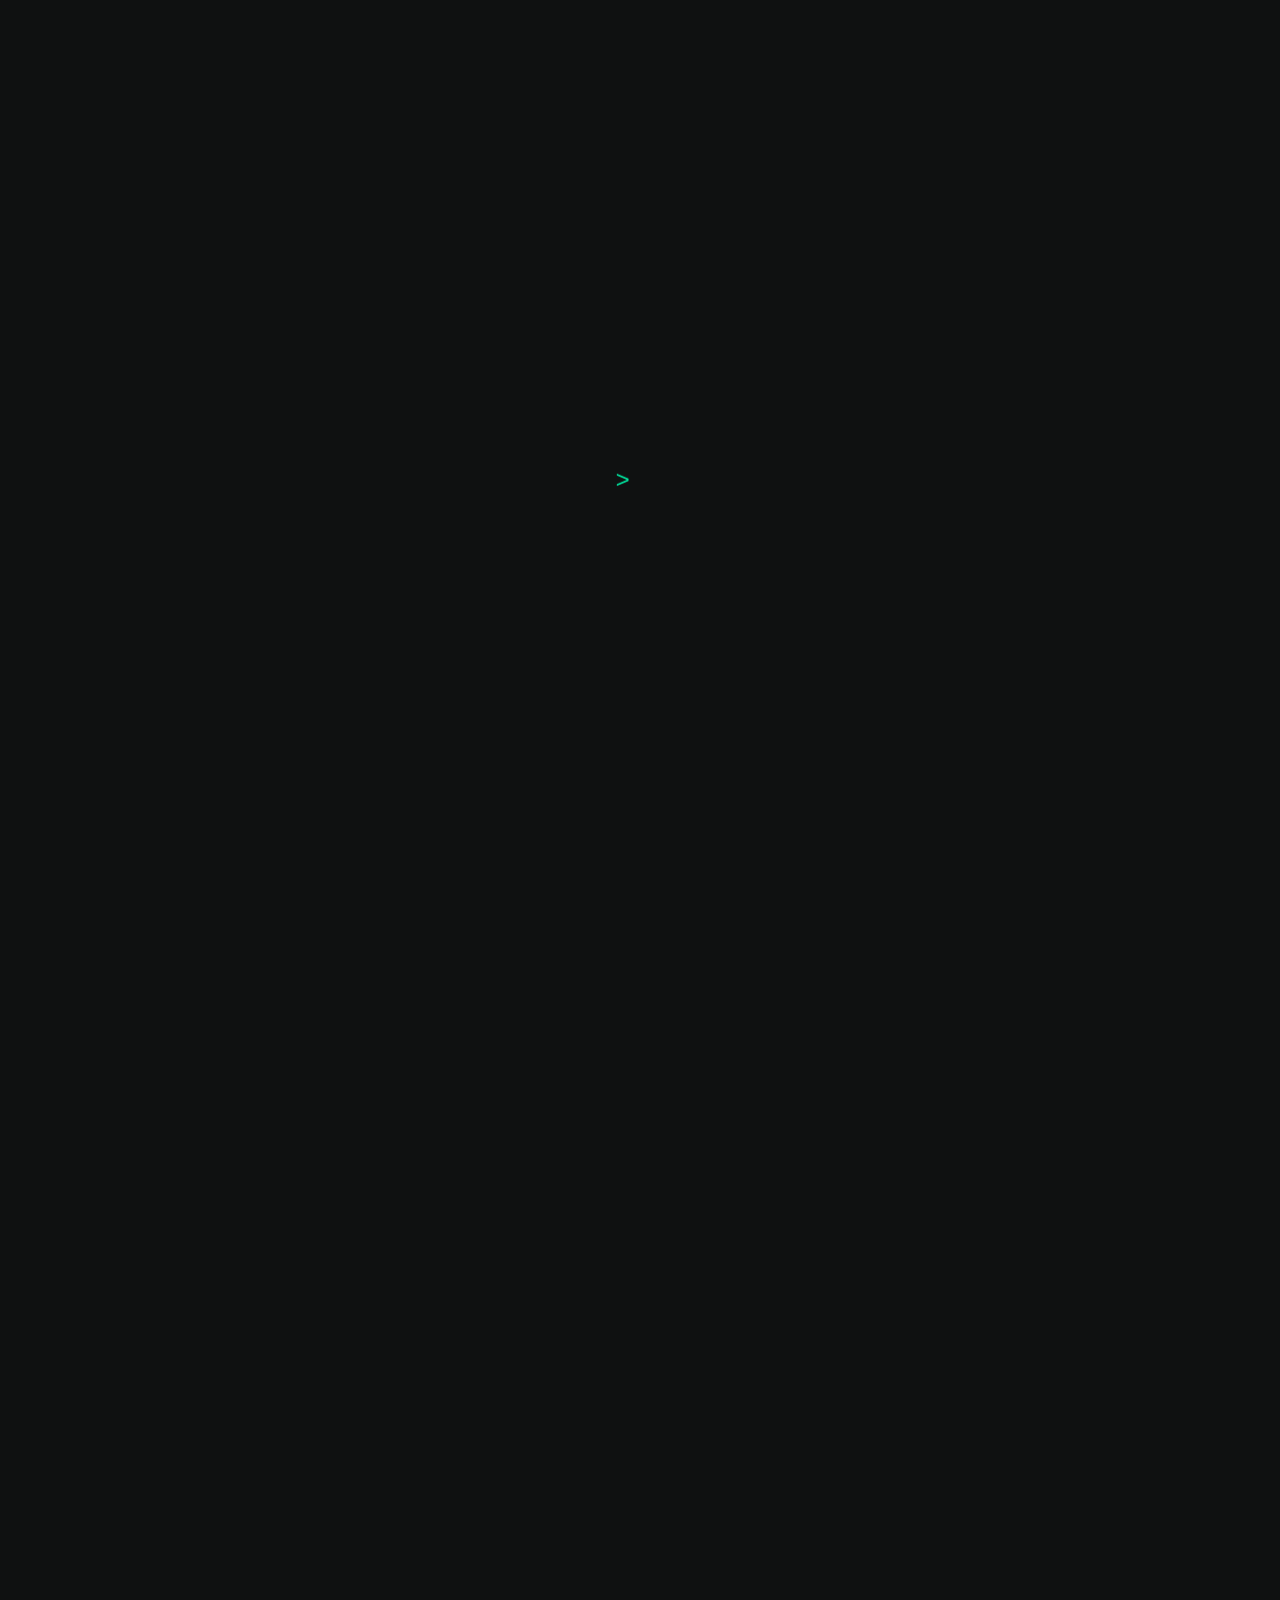
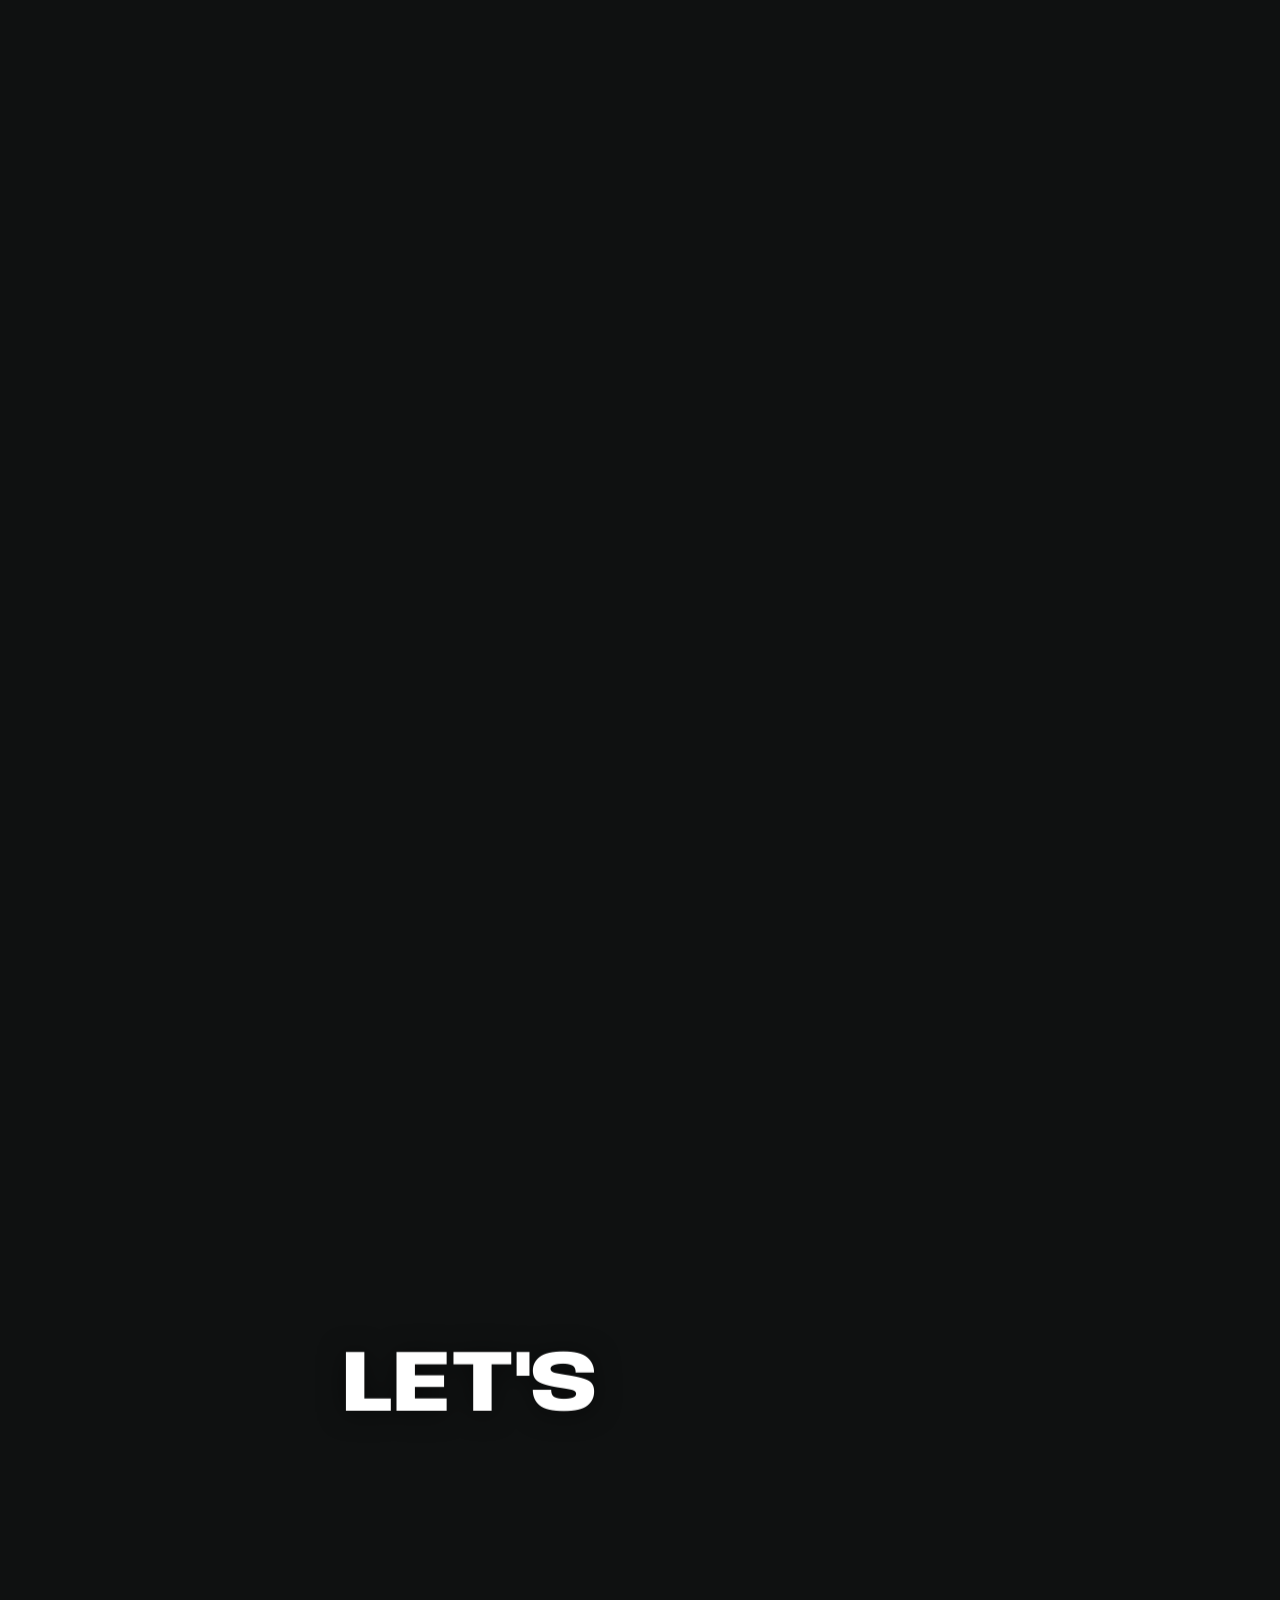
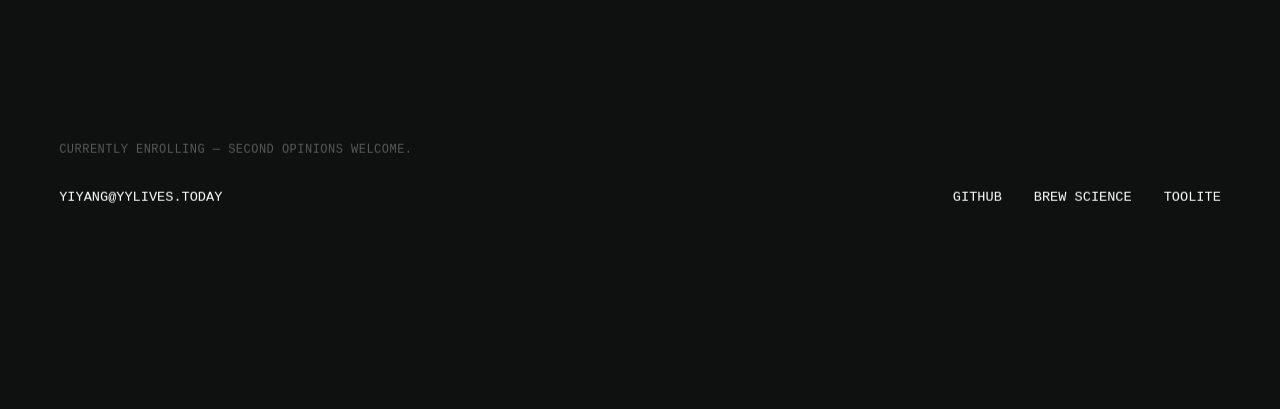
==== commit 1f13b656: "Touch: let the glow and glass highlight wander with scroll position Without a mouse the pointer targ" ====
--- a/index.html
+++ b/index.html
@@ -1331,8 +1331,10 @@
   const ptr = { x: innerWidth / 2, y: innerHeight / 2, sx: 0.5, sy: 0.5, lx: 0, ly: 0, gx: innerWidth / 2, gy: innerHeight / 2, has: false };
   const trail = Array.from({ length: TRAIL_N }, () => ({ x: -9999, y: -9999, s: 0 }));
   let trailI = 0, trailCell = '';
+  let lastTouch = -1e9;
+  addEventListener('pointerdown', e => { ptr.x = e.clientX; ptr.y = e.clientY; lastTouch = performance.now(); });
   addEventListener('pointermove', e => {
-    ptr.x = e.clientX; ptr.y = e.clientY;
+    ptr.x = e.clientX; ptr.y = e.clientY; lastTouch = performance.now();
     if (!ptr.has) { ptr.lx = ptr.x; ptr.ly = ptr.y; ptr.has = true; }
     if (LITE) return;
     if (coordsEl) coordsEl.textContent = String(e.clientX | 0).padStart(4, '0') + ' X ' + String((innerHeight - e.clientY) | 0).padStart(4, '0') + ' Y';
@@ -1382,6 +1384,13 @@
     if (VIRT) stagePin.style.transform = `translate3d(0,${clamp(sy - stTop, 0, pinSpan)}px,0)`;
     curl = damp(curl, clamp(Math.abs(sy - prevSy) / dt / 9000, 0, 0.30), 5, dt);
     curlU.value = curl;
+
+    /* 触屏没有鼠标：让「指针」随滚动位置游走（点按后先停留在手指处 1.5 秒） */
+    if (LITE && now - lastTouch > 1500) {
+      const u = sy / Math.max(1, H);
+      ptr.x = W * (0.5 + 0.38 * Math.sin(u * 3.2 + 0.6) + 0.04 * Math.sin(time * 0.5));
+      ptr.y = H * (0.48 + 0.30 * Math.cos(u * 2.3) + 0.03 * Math.cos(time * 0.37));
+    }
 
     /* 指针平滑、光源 */
     ptr.sx = damp(ptr.sx, ptr.x / W, 5, dt); ptr.sy = damp(ptr.sy, 1 - ptr.y / H, 5, dt);
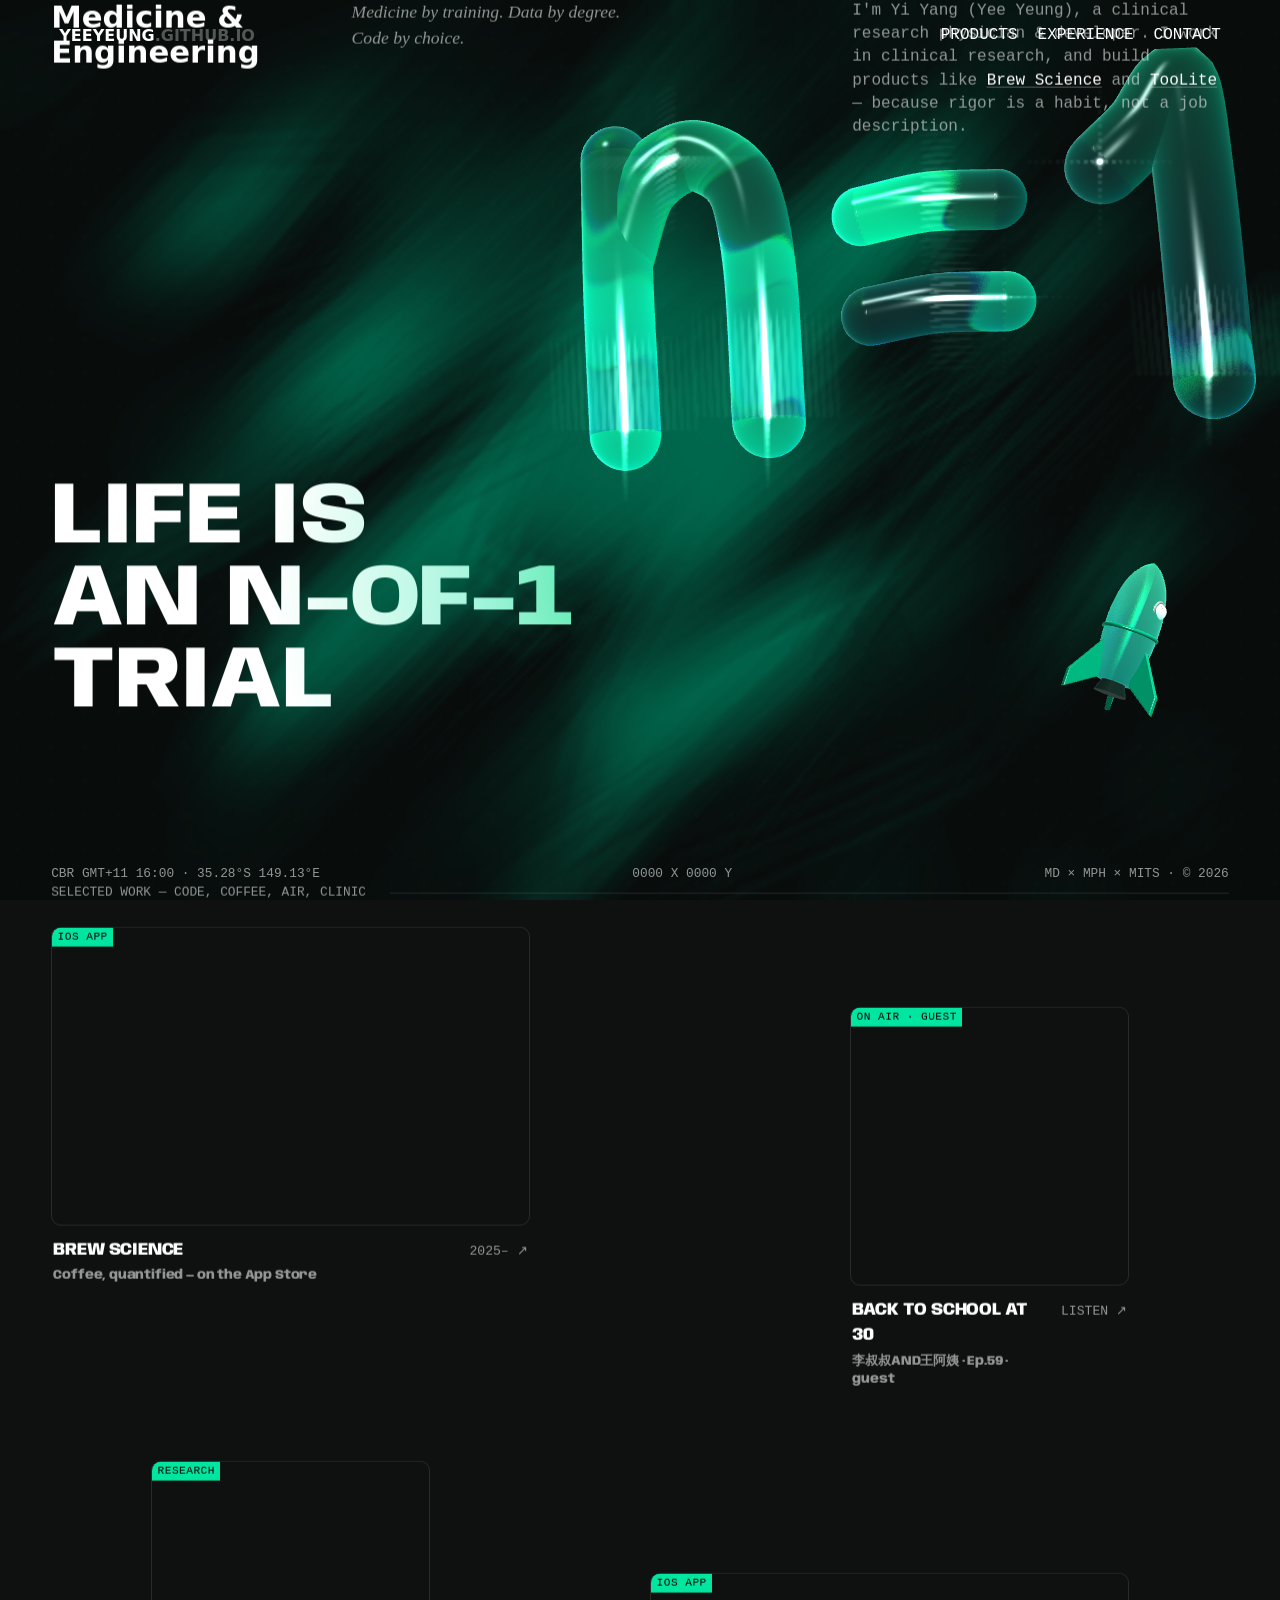
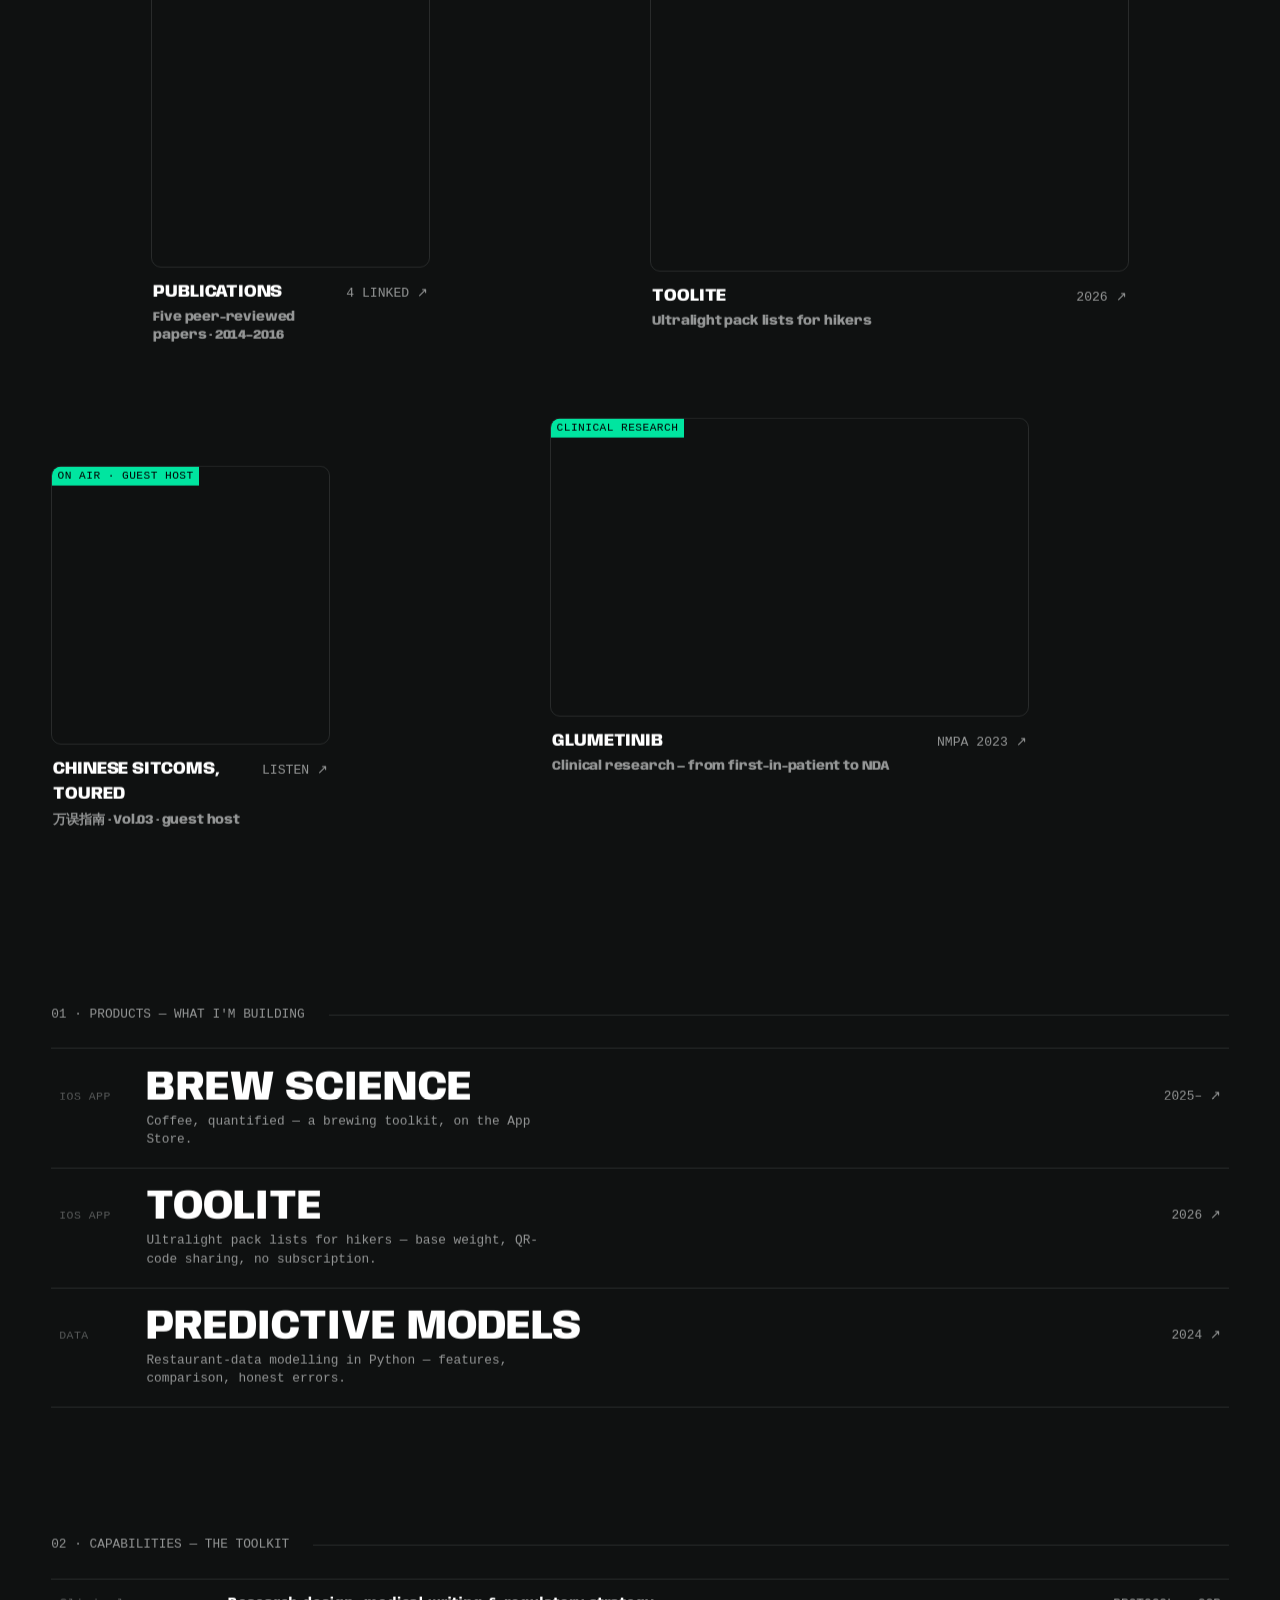
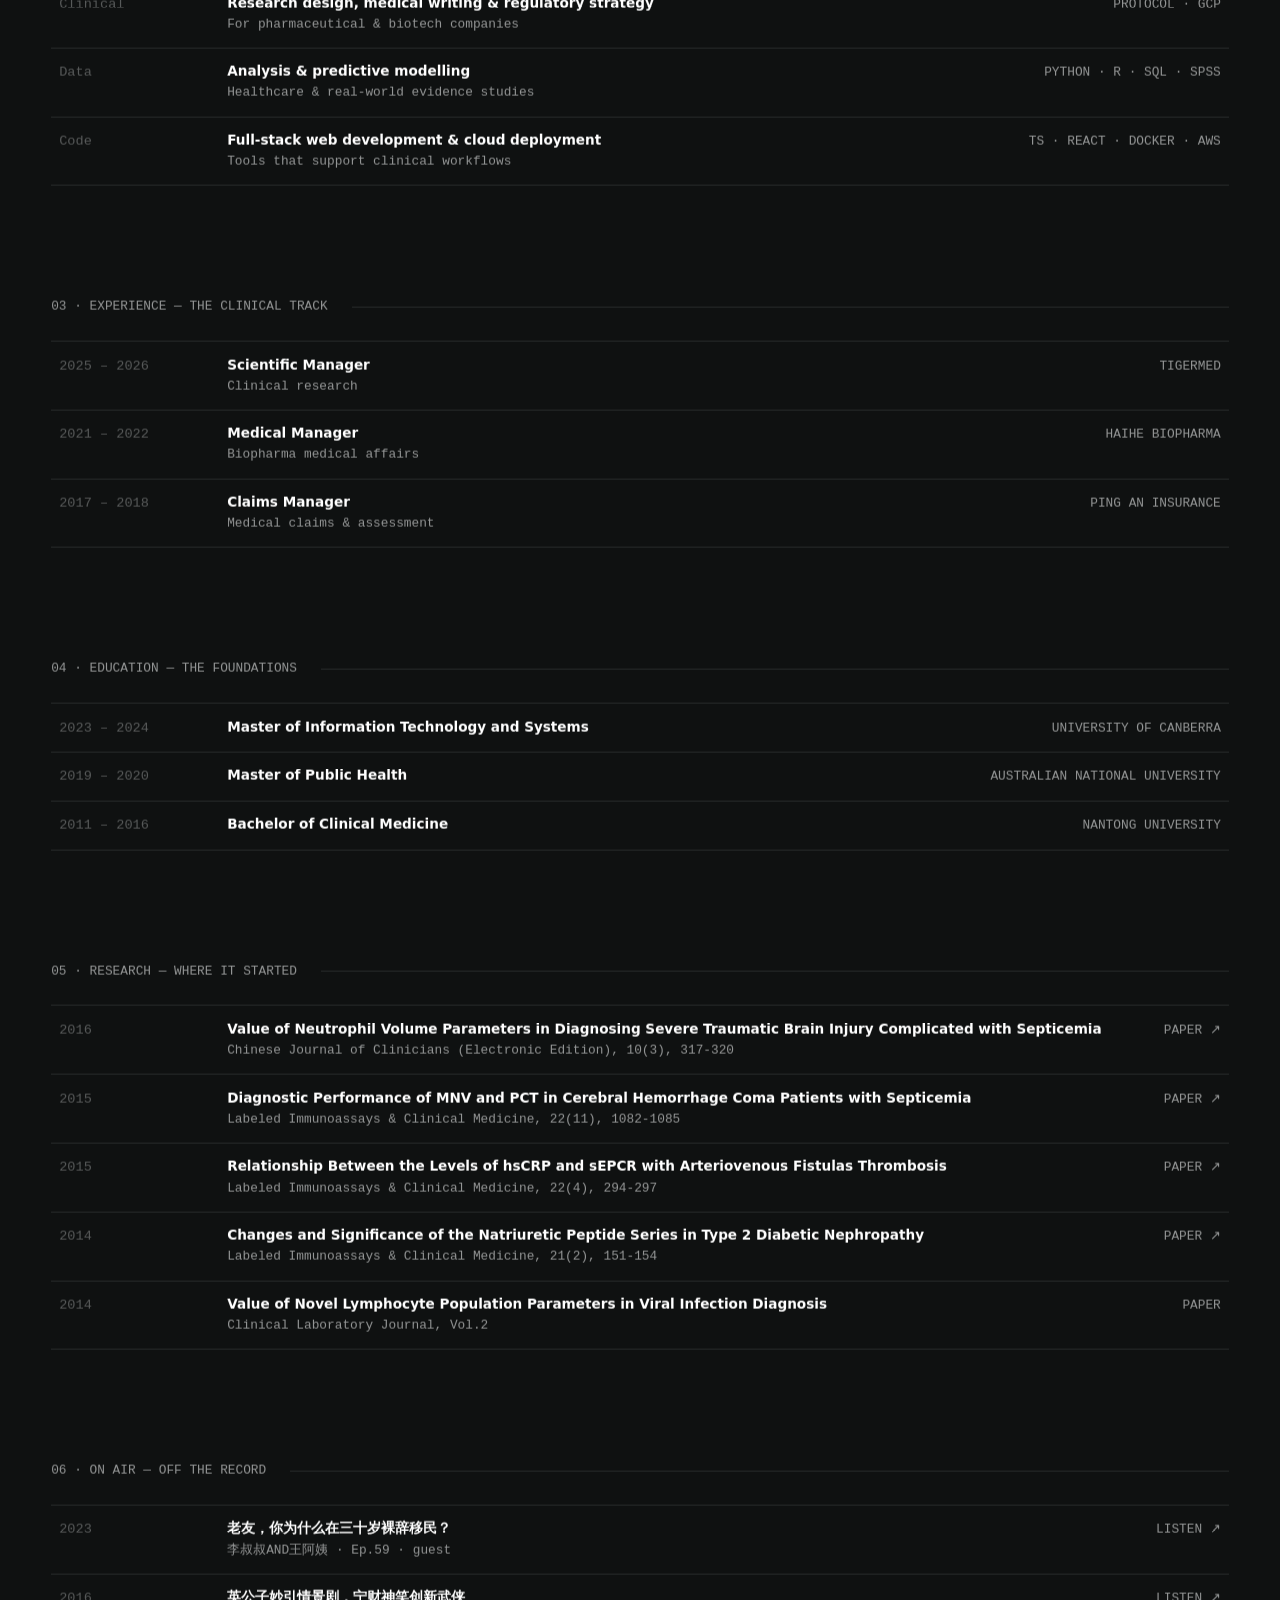
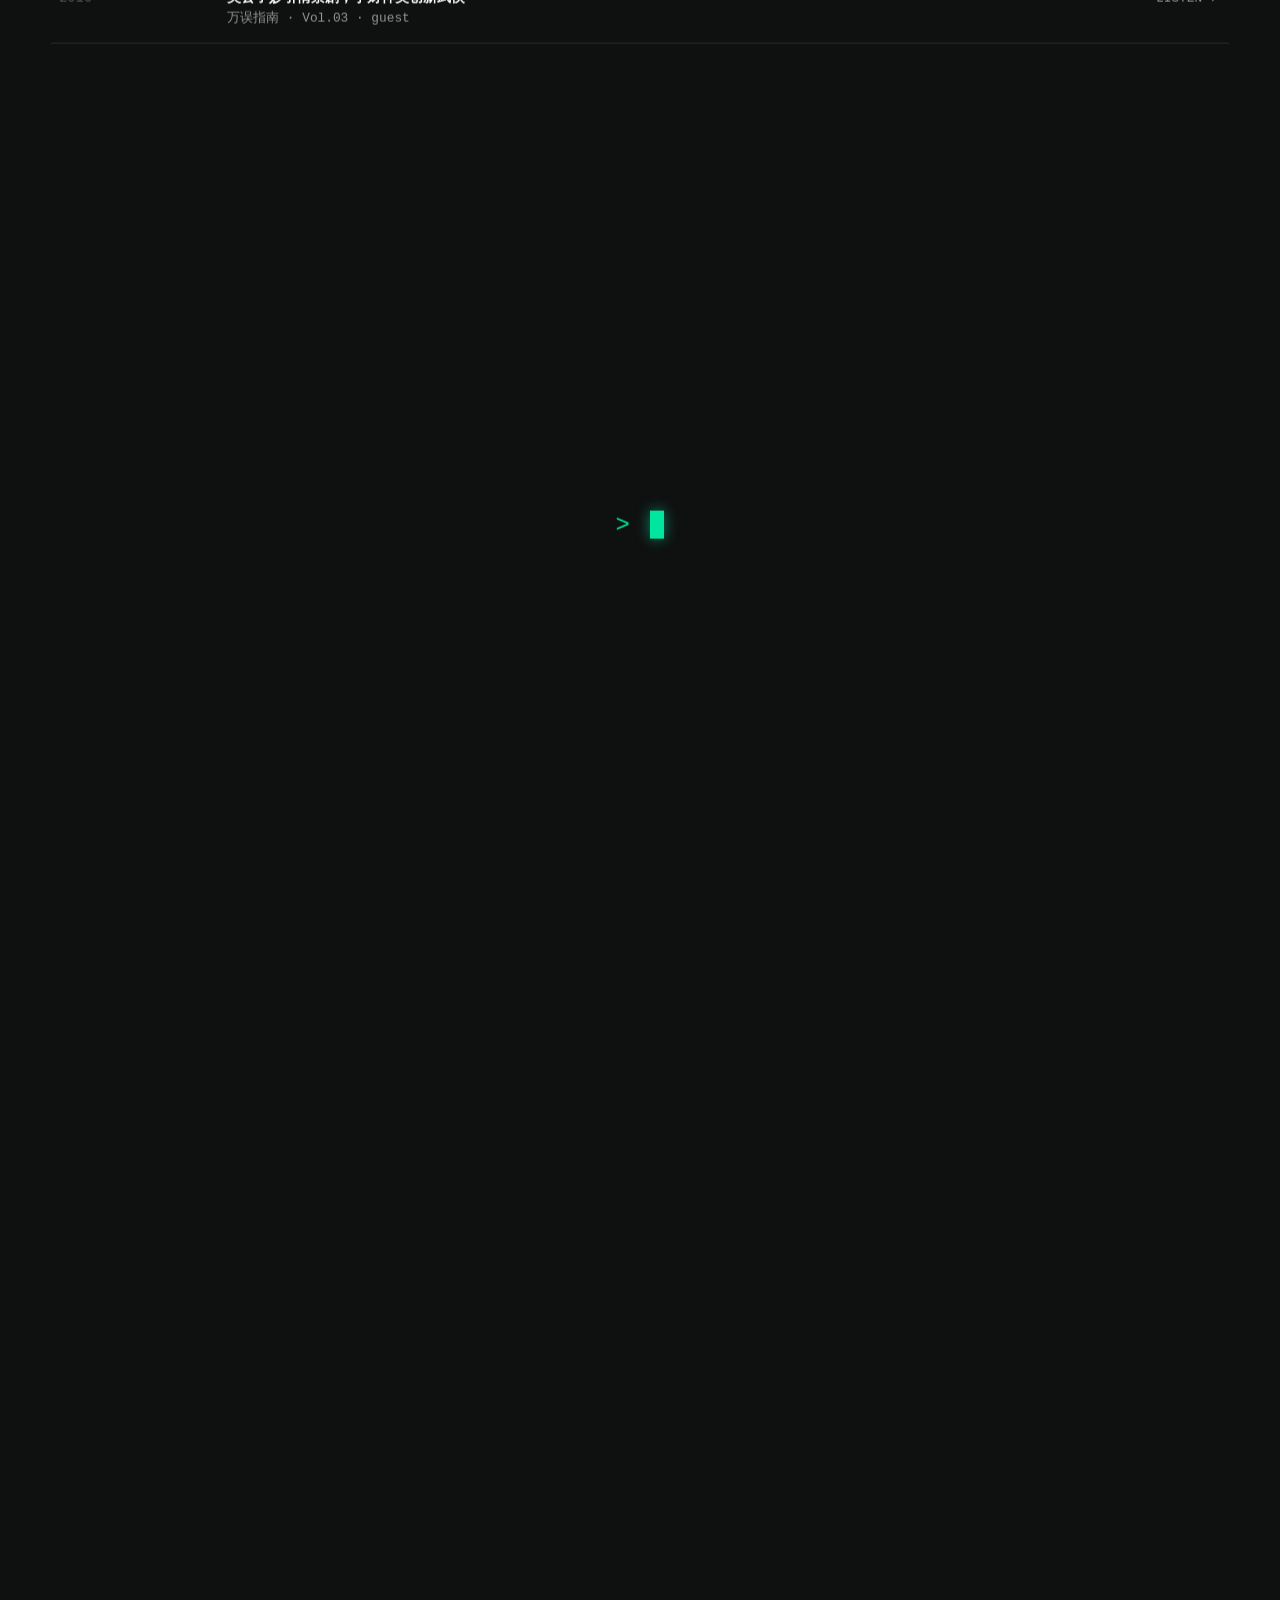
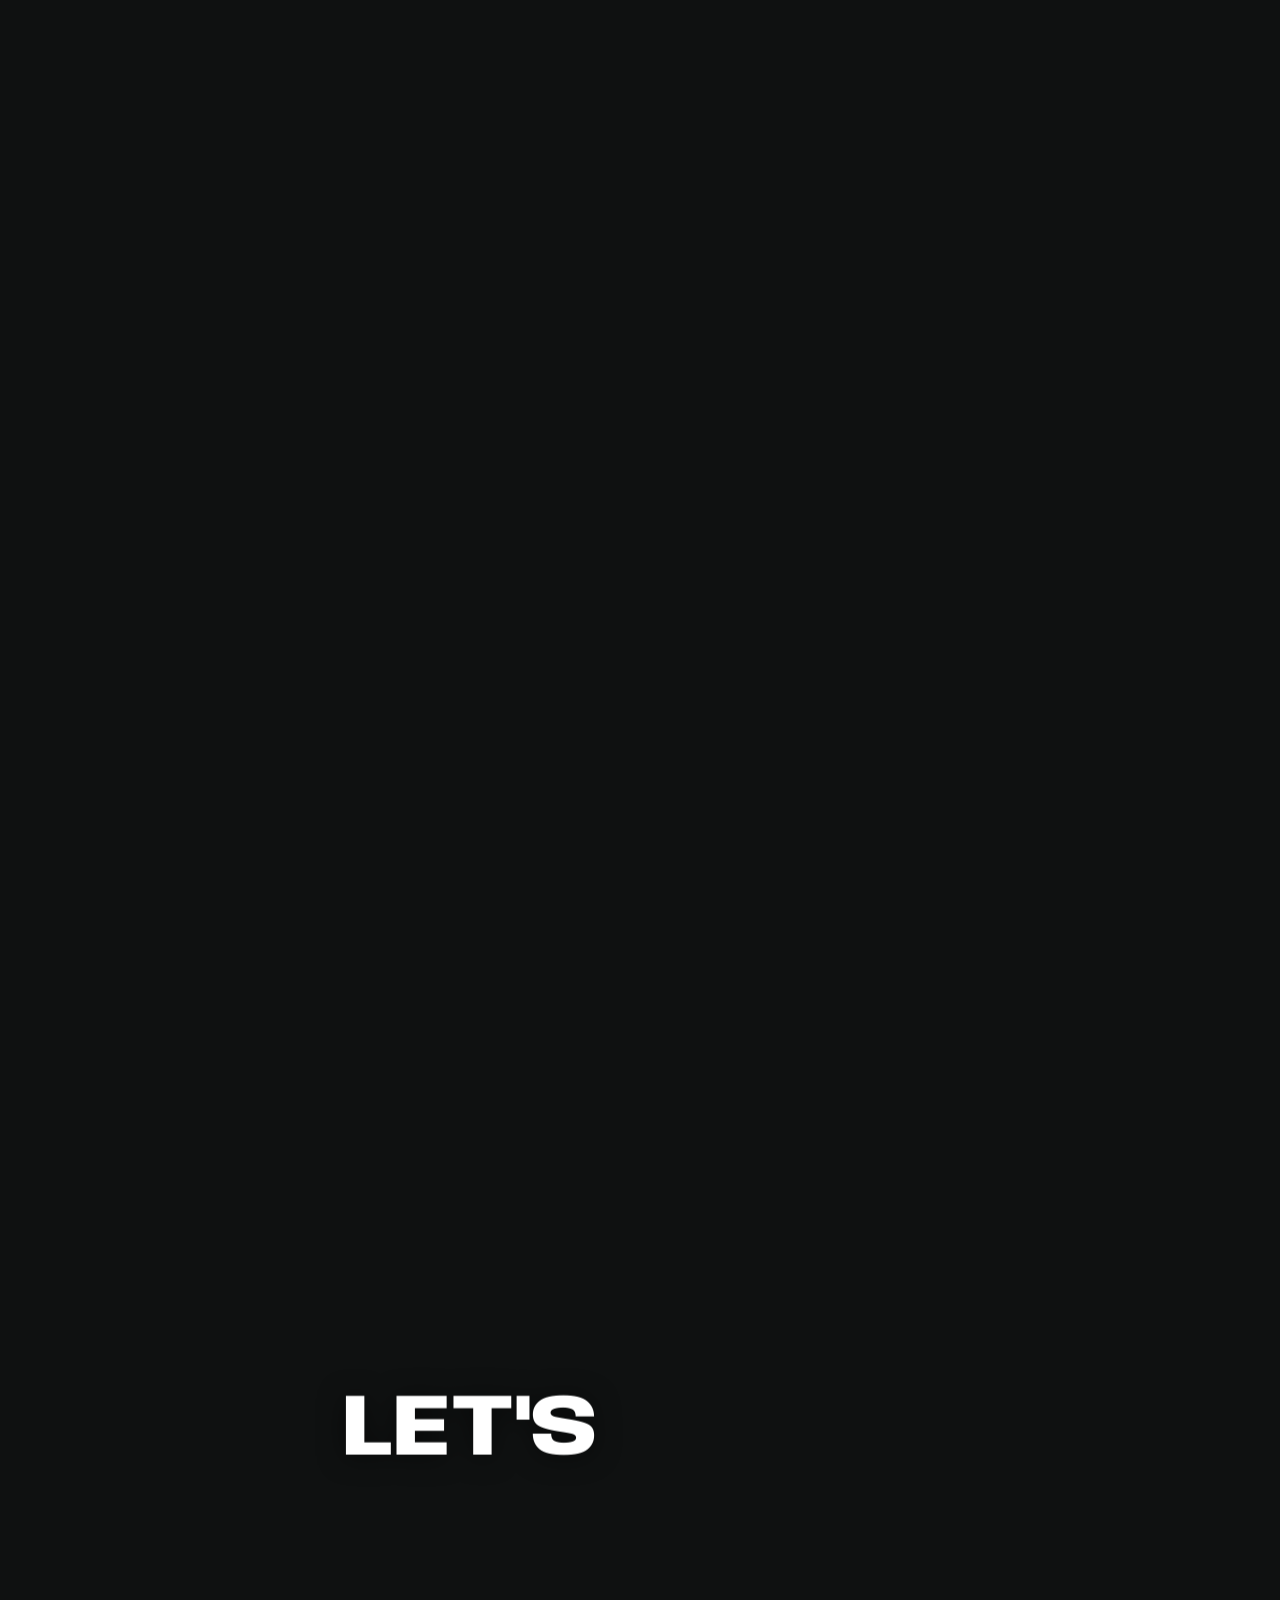
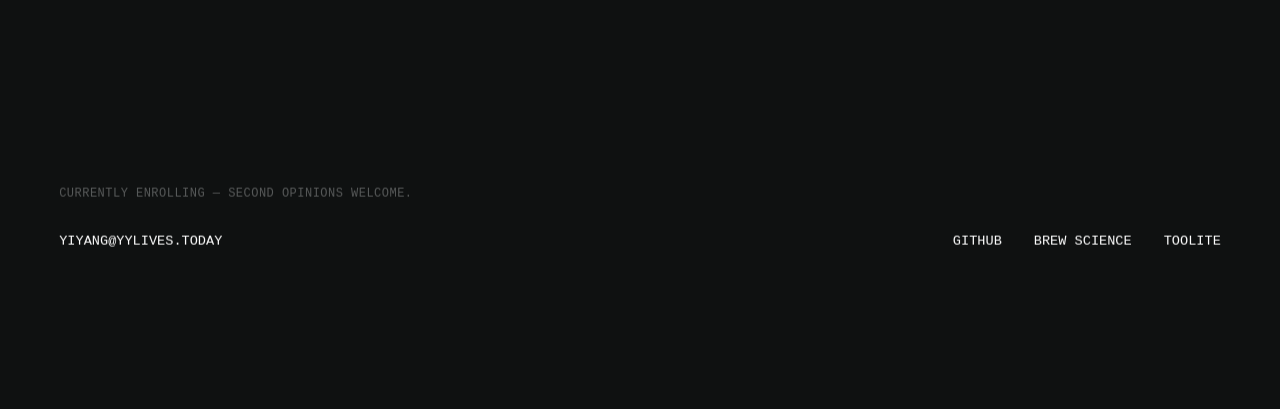
==== commit 10516153: "Replace the caret block with a rocket and a warp jump The hero now parks a small glass rocket. At th" ====
--- a/index.html
+++ b/index.html
@@ -409,6 +409,14 @@
 #glass-end { position: absolute; left: 50%; top: 41%; width: min(60vw, 50rem); height: 50vh; transform: translate(-50%, -50%); pointer-events: none; z-index: 0; }
 footer .display { position: relative; z-index: 1; text-shadow: 0 2px 26px rgba(0, 0, 0, .5); margin-top: 16vh; }
 @media (max-width: 52rem) { #glass-end { width: 92vw; height: 28vh; top: 41%; } footer .display { margin-top: 12vh; } }
+
+/* ===== 飞船：首屏停泊位与结尾停靠位 ===== */
+#caret-home { width: 150px; height: 150px; bottom: 10%; }
+@media (min-width: 52rem) { #caret-home { right: calc(var(--gutter) + 1.5rem); } }
+@media (max-width: 52rem) { #caret-home { width: 78px; height: 78px; right: 5%; top: 75%; bottom: auto; } }
+#ship-end { position: absolute; left: 50%; top: calc(50% - 10.5rem); width: 130px; height: 130px; margin-left: -65px; pointer-events: none; }
+@media (max-width: 52rem) { #ship-end { width: 84px; height: 84px; margin-left: -42px; top: calc(50% - 8rem); } }
+html.gl #caret-end { background: var(--accent); animation: caret-blink 1.06s steps(1) infinite; box-shadow: 0 0 14px rgba(var(--accent-glow), .55); }
 </style>
 </head>
 <body>
@@ -627,6 +635,7 @@
 
   <section class="statement" id="statement">
     <div class="stage-pin" id="stage-pin">
+      <div id="ship-end" aria-hidden="true"></div>
       <p class="display" id="st-title">The experiment continues</p>
       <p class="prompt" id="prompt" aria-label="second opinions welcome"><span class="pfx">&gt;&nbsp;</span><span id="pline"></span><span id="caret-end" aria-hidden="true"></span></p>
     </div>
@@ -884,7 +893,7 @@
     fragmentShader: `
 precision highp float;
 uniform sampler2D uBg; uniform vec2 uRes; uniform vec3 uLight;
-uniform vec3 uTintA; uniform vec3 uTintB; uniform vec2 uYRange; uniform float uDark;
+uniform vec3 uTintA; uniform vec3 uTintB; uniform vec2 uYRange; uniform float uDark; uniform float uLift;
 varying vec3 vN; varying vec3 vEye; varying vec3 vWorld; varying float vY;
 float rnd(vec2 p){ return fract(sin(dot(p, vec2(12.9898, 78.233))) * 43758.5453); }
 void main(){
@@ -906,7 +915,7 @@
   vec3 tint = mix(uTintB, uTintA, g);
   vec3 dk = col * 1.3; dk = mix(dk, dk * tint * 2.6, 0.65) + tint * (0.10 + 0.42 * thick);
   vec3 lt = col * mix(vec3(1.0), tint * 1.25, 0.55 + 0.4 * thick);      // 亮底：按厚度吸收
-  col = mix(lt, dk, uDark);
+  col = mix(lt, dk, uDark) + tint * uLift * (0.55 + 0.45 * ndv);
   vec3 V = -e;
   vec3 L = normalize(uLight - vWorld);
   float spec = pow(max(dot(n, normalize(L + V)), 0.0), 220.0);
@@ -920,7 +929,7 @@
     uniforms: {
       uBg: { value: null }, uRes: { value: new THREE.Vector2(1, 1) }, uLight: { value: new THREE.Vector3(4, 6, 8) },
       uTintA: { value: new THREE.Color(0.0, 0.80, 0.56) }, uTintB: { value: new THREE.Color(0.0, 0.40, 0.52) },
-      uYRange: { value: new THREE.Vector2(-1.2, 1.2) }, uDark: { value: 1 },
+      uYRange: { value: new THREE.Vector2(-1.2, 1.2) }, uDark: { value: 1 }, uLift: { value: 0 },
     },
   });
 
@@ -960,24 +969,62 @@
   scene.add(glassEnd);
   const glassEndEl = document.getElementById('glass-end');
 
-  /* 方块光标：静止时是强调色实体；放大吞屏后表面变成屏幕空间的星流 */
-  const caretShape = new THREE.Shape();
-  { const w = 0.6, h = 1.1, r = 0.11, x = -w / 2, y = -h / 2;
-    caretShape.moveTo(x + r, y); caretShape.lineTo(x + w - r, y); caretShape.quadraticCurveTo(x + w, y, x + w, y + r);
-    caretShape.lineTo(x + w, y + h - r); caretShape.quadraticCurveTo(x + w, y + h, x + w - r, y + h);
-    caretShape.lineTo(x + r, y + h); caretShape.quadraticCurveTo(x, y + h, x, y + h - r);
-    caretShape.lineTo(x, y + r); caretShape.quadraticCurveTo(x, y, x + r, y); }
-  const caretGeo = new THREE.ExtrudeGeometry(caretShape, { depth: 0.22, bevelEnabled: true, bevelThickness: 0.06, bevelSize: 0.06, bevelSegments: 8, curveSegments: 16 });
-  caretGeo.center();
-  const CARET_H = 1.22, CARET_W = 0.72;
-
+  /* ---- 飞船：圆润小火箭。首屏停泊，宣言区调头跃迁，结尾飞回停在提示符上方 ---- */
+  const lightU = { value: new THREE.Vector3(4, 6, 8) };
+  const solidMat = (hex, emit = 0) => new THREE.ShaderMaterial({
+    vertexShader: OBJ_VERT, side: THREE.DoubleSide,
+    fragmentShader: `precision highp float; uniform vec3 uCol; uniform vec3 uLight; uniform float uEmit;
+varying vec3 vN; varying vec3 vEye; varying vec3 vWorld;
+void main(){ vec3 n = normalize(vN); if (!gl_FrontFacing) n = -n; vec3 e = normalize(vEye), V = -e;
+  vec3 L = normalize(uLight - vWorld);
+  float lamb = max(dot(n, normalize(vec3(0.35, 0.75, 0.55))), 0.0);
+  vec3 rgb = uCol * (0.40 + 0.60 * lamb);
+  rgb += pow(max(dot(n, normalize(L + V)), 0.0), 70.0) * 0.7;
+  rgb += pow(1.0 - abs(dot(n, e)), 5.0) * 0.30;
+  rgb += uCol * uEmit;
+  gl_FragColor = vec4(rgb, 1.0); }`,
+    uniforms: { uCol: { value: new THREE.Color(hex) }, uLight: lightU, uEmit: { value: emit } },
+  });
+  const mAccent = solidMat(0x00e5a0), mLight = solidMat(0xe6f4ee), mDark = solidMat(0x17332c), mWindow = solidMat(0xbffff0, 0.55);
+  const glassDS = new THREE.ShaderMaterial({ vertexShader: glassMat.vertexShader, fragmentShader: glassMat.fragmentShader, side: THREE.DoubleSide,
+    uniforms: { ...glassMat.uniforms, uLift: { value: 0.5 }, uTintA: { value: new THREE.Color(0.30, 0.98, 0.76) }, uTintB: { value: new THREE.Color(0.05, 0.62, 0.60) } } });   // 共享背景贴图/光源引用，机身更亮
+  const glowU = { value: 0 };
+  const glowMat = new THREE.ShaderMaterial({
+    transparent: true, depthWrite: false, side: THREE.DoubleSide, blending: THREE.AdditiveBlending,
+    vertexShader: `varying vec2 vUv; void main(){ vUv = uv; gl_Position = projectionMatrix * modelViewMatrix * vec4(position, 1.0); }`,
+    fragmentShader: `precision highp float; uniform float uGlow; varying vec2 vUv;
+void main(){ float d = distance(vUv, vec2(0.5)) * 2.0; float core = exp(-d * d * 9.0), halo = exp(-d * d * 2.2);
+  vec3 c = vec3(0.85, 1.0, 0.95) * core * 1.6 + vec3(0.0, 0.9, 0.63) * halo * 0.9; gl_FragColor = vec4(c * uGlow, 1.0); }`,
+    uniforms: { uGlow: glowU },
+  });
+  const lathe = (pts, seg = 48) => new THREE.LatheGeometry(new THREE.SplineCurve(pts.map(p => new THREE.Vector2(p[0], p[1]))).getPoints(44), seg);
+  const put = (g, geo, mat, pos = [0, 0, 0], rot = [0, 0, 0], scl = [1, 1, 1]) => { const m = new THREE.Mesh(geo, mat); m.position.set(...pos); m.rotation.set(...rot); m.scale.set(...scl); m.frustumCulled = false; m.layers.set(2); g.add(m); return m; };
+  const glowDisc = (g, y, r) => put(g, new THREE.PlaneGeometry(r * 2, r * 2), glowMat, [0, y, 0], [Math.PI / 2, 0, 0]);
+  const extr = (pts, depth) => { const sh = new THREE.Shape(); pts.forEach((p, i) => i ? sh.lineTo(p[0], p[1]) : sh.moveTo(p[0], p[1])); const g = new THREE.ExtrudeGeometry(sh, { depth, bevelEnabled: true, bevelThickness: 0.012, bevelSize: 0.012, bevelSegments: 2 }); g.translate(0, 0, -depth / 2); return g; };
+
+  function shipA() {            // 玻璃舱体 + 腰线 + 舷窗 + 三片尾翼
+    const g = new THREE.Group();
+    put(g, lathe([[0.001, 1.0], [0.13, 0.9], [0.26, 0.68], [0.33, 0.35], [0.34, 0.0], [0.30, -0.38], [0.22, -0.66]]), glassDS);
+    put(g, new THREE.TorusGeometry(0.338, 0.028, 12, 48), mAccent, [0, 0.02, 0], [Math.PI / 2, 0, 0]);
+    put(g, new THREE.SphereGeometry(0.115, 24, 18), mWindow, [0, 0.38, 0.27]);
+    put(g, new THREE.TorusGeometry(0.125, 0.022, 10, 32), mLight, [0, 0.38, 0.285], [0, 0, 0]);
+    const fin = extr([[0, 0.28], [0.40, -0.36], [0.40, -0.58], [0, -0.30]], 0.045);
+    for (let i = 0; i < 3; i++) { const h = new THREE.Group(); h.rotation.y = i * Math.PI * 2 / 3 + 0.5; put(h, fin, mAccent, [0.25, -0.36, 0]); g.add(h); }
+    put(g, new THREE.CylinderGeometry(0.15, 0.21, 0.16, 28), mDark, [0, -0.74, 0]);
+    glowDisc(g, -0.83, 0.42);
+    return { group: g, size: 1.95 };
+  }
+  const ship = shipA();
+  ship.group.visible = false; scene.add(ship.group);
+
+  /* 星流：全屏叠加层（预乘混合：黑底按 reveal 盖住画面，光线叠加在上面） */
   const portalMat = new THREE.ShaderMaterial({
-    vertexShader: OBJ_VERT, side: THREE.DoubleSide, transparent: true,
+    vertexShader: FS_VERT, depthTest: false, depthWrite: false, transparent: true,
+    blending: THREE.CustomBlending, blendSrc: THREE.OneFactor, blendDst: THREE.OneMinusSrcAlphaFactor,
     fragmentShader: `
 precision highp float;
-uniform vec2 uRes; uniform float uPhase; uniform float uT; uniform float uReveal; uniform float uOpacity;
-uniform vec3 uAccent; uniform vec3 uA; uniform vec3 uB; uniform vec3 uC; uniform vec3 uLight;
-varying vec3 vN; varying vec3 vEye; varying vec3 vWorld;
+uniform vec2 uRes; uniform float uPhase; uniform float uT; uniform float uReveal; uniform float uFlash;
+uniform vec3 uA; uniform vec3 uB; uniform vec3 uC;
 float h1(float n){ return fract(sin(n * 127.1) * 43758.5453123); }
 vec3 hyper(vec2 fc){
   vec2 u = (fc * 2.0 - uRes) / min(uRes.x, uRes.y);
@@ -1004,34 +1051,20 @@
 void main(){
   vec3 st = hyper(gl_FragCoord.xy);
   float reveal = clamp(uReveal, 0.0, 1.0);
-  float lum = dot(st, vec3(0.299, 0.587, 0.114));
-  vec3 base = mix(uAccent, vec3(0.0), smoothstep(0.0, 0.6, reveal));
-  vec3 rgb = base + st * reveal * smoothstep(0.0, 0.35, reveal);
-  vec3 n = normalize(vN); if (!gl_FrontFacing) n = -n;
-  vec3 e = normalize(vEye), V = -e;
-  vec3 L = normalize(uLight - vWorld);
-  float gloss = mix(1.0, smoothstep(0.1, 0.48, lum), reveal);
-  float lamb = max(dot(n, normalize(vec3(0.35, 0.75, 0.55))), 0.0);
-  rgb *= mix(0.50 + 0.50 * lamb, 1.0, reveal);
-  float spec = pow(max(dot(n, normalize(L + V)), 0.0), 90.0);
-  rgb += spec * 0.8 * gloss * (1.0 - smoothstep(0.0, 0.12, reveal));
-  float fr = pow(1.0 - abs(dot(n, e)), 6.0);
-  rgb += fr * 0.5 * smoothstep(-0.5, 0.5, dot(n, normalize(vec3(-1.0, 0.3, 1.0)))) * gloss;
-  if (uOpacity < 0.01) discard;
-  gl_FragColor = vec4(rgb, uOpacity);
+  vec3 rgb = st * reveal * smoothstep(0.0, 0.35, reveal);
+  vec2 u = (gl_FragCoord.xy * 2.0 - uRes) / min(uRes.x, uRes.y);
+  float r2 = dot(u, u);
+  rgb += vec3(0.78, 1.0, 0.92) * uFlash * exp(-r2 * mix(16.0, 0.9, uFlash));     // 跃迁瞬间的闪光
+  gl_FragColor = vec4(rgb, smoothstep(0.0, 0.6, reveal));
 }`,
     uniforms: {
-      uRes: { value: new THREE.Vector2(1, 1) }, uPhase: { value: 0 }, uT: { value: 0 }, uReveal: { value: 0 }, uOpacity: { value: 1 },
+      uRes: { value: new THREE.Vector2(1, 1) }, uPhase: { value: 0 }, uT: { value: 0 }, uReveal: { value: 0 }, uFlash: { value: 0 },
       uAccent: { value: new THREE.Color() },
       uA: { value: new THREE.Color(0.10, 0.95, 0.72) }, uB: { value: new THREE.Color(0.20, 0.62, 1.0) }, uC: { value: new THREE.Color(0.62, 0.38, 1.0) },
-      uLight: { value: new THREE.Vector3(4, 6, 8) },
+      uLight: lightU,
     },
   });
-  const caret = new THREE.Group();
-  const caretSpin = new THREE.Group();
-  const caretMesh = new THREE.Mesh(caretGeo, portalMat);
-  caretMesh.frustumCulled = false; caretMesh.renderOrder = 10; caretMesh.layers.set(1);
-  caretSpin.add(caretMesh); caret.add(caretSpin); scene.add(caret);
+  const shipEndEl = document.getElementById('ship-end');
 
   /* ---- 画廊：每张卡一块细分平面，对齐 DOM 槽；滚动卷曲在裁剪空间做，悬停用方块扩散揭示反面 ---- */
   const cardGeo = new THREE.PlaneGeometry(1, 1, 1, 24);
@@ -1360,15 +1393,15 @@
     const r = el.getBoundingClientRect(); return { x: r.left + r.width / 2, y: r.top + r.height / 2, w: r.width, h: r.height, top: r.top, bottom: r.bottom };
   };
   function caretEndRect() {
-    if (!LITE) return rectC(caretEnd);
-    if (!ceOff) { const a = caretEnd.getBoundingClientRect(), b = stagePin.getBoundingClientRect(); ceOff = { x: a.left + a.width / 2 - b.left, y: a.top + a.height / 2 - b.top, h: a.height }; }
+    if (!LITE) return rectC(shipEndEl);
+    if (!ceOff) { const a = shipEndEl.getBoundingClientRect(), b = stagePin.getBoundingClientRect(); ceOff = { x: a.left + a.width / 2 - b.left, y: a.top + a.height / 2 - b.top, h: a.height }; }
     const top = stTop + clamp(sy - stTop, 0, Math.max(1, stH - VH)) - sy;      // sticky 舞台在屏幕上的顶边
     return { x: ceOff.x, y: top + ceOff.y, h: ceOff.h };
   }
 
   /* ---- 每帧 ---- */
   let lastTitleA = '', lastN = -1, lastPO = '', slow = 0;
-  let last = performance.now(), time = 0, caretScale = 0.3, started = false, titleShown = false, inPortal = false, lastMeasure = 0, curl = 0;
+  let last = performance.now(), time = 0, started = false, titleShown = false, inPortal = false, lastMeasure = 0, curl = 0;
   function frame(now) {
     const dt = Math.min(Math.max((now - last) / 1000, 0.001), 0.05); last = now; time += dt;
     if (themeDirty) syncTheme();
@@ -1396,7 +1429,7 @@
     ptr.sx = damp(ptr.sx, ptr.x / W, 5, dt); ptr.sy = damp(ptr.sy, 1 - ptr.y / H, 5, dt);
     ptr.gx = damp(ptr.gx, ptr.x, 10, dt); ptr.gy = damp(ptr.gy, ptr.y, 10, dt);
     const lightX = (ptr.sx - 0.5) * 14, lightY = (ptr.sy - 0.5) * 9 + 2.5;
-    glassMat.uniforms.uLight.value.set(lightX, lightY, 7); portalMat.uniforms.uLight.value.set(lightX, lightY, 7);
+    glassMat.uniforms.uLight.value.set(lightX, lightY, 7); lightU.value.set(lightX, lightY, 7);
 
     /* 首屏大字：字母波浪 + 透字渐变 */
     if (letters.length && ptr.has && sy < H) {
@@ -1418,31 +1451,34 @@
       heroTitle.style.setProperty('--gy', `${(ptr.gy - tr.top).toFixed(1)}px`);
     }
 
-    /* 宣言区：方块光标的编排 */
+    /* 宣言区：飞船调头 → 跃迁远去 → 星流 → 飞回停靠 */
     const k = worldH() / H;
-    const grow = sstep(0.0, 0.22, q), shrink = sstep(0.76, 1.0, q);
     const enter = sstep(stTop - H, stTop - H * 0.1, sy);
+    const turn = sstep(0.0, 0.09, q), jump = sstep(0.09, 0.20, q);
+    const back = sstep(0.76, 0.89, q), park = sstep(0.87, 1.0, q);
+    const starIn = sstep(0.10, 0.20, q), starOut = sstep(0.72, 0.85, q);
+    const reveal = starIn * (1 - starOut);
     const home = rectC(caretHome), end = caretEndRect();
-    const homeS = home.h * k / CARET_H, endS = Math.max(end.h, 8) * k / CARET_H;
-    const fullS = Math.hypot(worldH(), worldH() * W / H) * 1.5 / CARET_W;
-    const restS = q < 0.5 ? homeS : endS;
-    const targetS = mix(restS, fullS, grow * (1 - shrink));
-    caretScale = started ? damp(caretScale, targetS, 14, dt) : targetS;
-    const reveal = clamp((caretScale - restS) / (fullS - restS), 0, 1);
-    let cx = mix(home.x, W / 2, enter), cy = mix(home.y, H / 2, enter);
-    cx = mix(cx, end.x, shrink); cy = mix(cy, end.y, shrink);
+    const first = q < 0.5;
+    const away = jump * (1 - back);                                   // 1 = 飞到远处
+    const restS = (first ? home.h : end.h) * k / ship.size;
+    const sc = restS * Math.pow(0.012, away);
+    let cx, cy;
+    if (first) { cx = mix(home.x, W / 2, enter); cy = mix(home.y, H / 2, enter); }
+    else { cx = mix(W / 2, end.x, back); cy = mix(H / 2, end.y, back); }
+    const pose = first ? turn : 1 - park;                             // 0 = 停泊姿态，1 = 机尾朝向镜头
+    const idle = 1 - pose;
     const [wx, wy] = toWorld(cx, cy);
-    const landed = q > 0.5 ? 1 : 0;
-    const tilt = (1 - sstep(0.0, 0.12, reveal)) * (1 - landed * sstep(0.9, 1.0, shrink));
-    caret.position.set(wx, wy + Math.sin(time * 1.2) * 0.05 * tilt, 0);
-    caret.scale.setScalar(caretScale);
-    caret.visible = reveal > 0.001 || (cy > -200 && cy < H + 200);
-    const spin = q < 0.5 ? clamp(reveal / 0.4, 0, 1) * Math.PI * 2 : Math.PI * 2 + clamp((shrink - 0.6) / 0.4, 0, 1) * Math.PI * 2;
-    caretSpin.rotation.set(-0.28 * tilt, spin + (0.62 + Math.sin(time * 0.6) * 0.12) * tilt, 0.10 * tilt);
+    ship.group.position.set(wx, wy + Math.sin(time * 1.2) * 0.06 * idle, 0);
+    ship.group.scale.setScalar(sc);
+    ship.group.rotation.set(mix(0.18 + (ptr.sy - 0.5) * 0.2, -Math.PI / 2 + 0.10, pose), mix(0.55 + Math.sin(time * 0.5) * 0.18 + (ptr.sx - 0.5) * 0.5, 0, pose), mix(-0.5, 0, pose));
+    ship.group.visible = away < 0.985 && cy > -260 && cy < H + 260;
+    glowU.value = first ? turn * 0.55 + jump * 1.6 : back * (1 - park) * 1.2 + (1 - back) * 1.6;
+    const bell = (x, c, w) => Math.exp(-((x - c) / w) * ((x - c) / w));
+    portalMat.uniforms.uFlash.value = first ? bell(jump, 0.62, 0.2) * (jump > 0.02 ? 1 : 0) : bell(back, 0.3, 0.2) * 0.6 * (back > 0.02 && back < 0.98 ? 1 : 0);
     portalMat.uniforms.uReveal.value = reveal;
-    portalMat.uniforms.uT.value = sstep(0.08, 0.72, q);
+    portalMat.uniforms.uT.value = sstep(0.10, 0.62, q) * (1 - starOut * 0.5);
     portalMat.uniforms.uPhase.value = q * 9.0 + time * 0.22;
-    portalMat.uniforms.uOpacity.value = q >= 0.995 ? ((Math.floor(time / 0.53) % 2) ? 0 : 1) : 1;
     if ((reveal > 0.5) !== inPortal) { inPortal = reveal > 0.5; root.classList.toggle('in-portal', inPortal); }
 
     const titleA = sstep(0.14, 0.24, q) * (1 - sstep(0.62, 0.72, q));
@@ -1507,7 +1543,11 @@
       renderer.setRenderTarget(null); renderer.clear();
       pass(compMat, null);
       renderer.clearDepth();
-      camera.layers.enableAll(); renderer.render(scene, camera);
+      camera.layers.set(0); renderer.render(scene, camera);
+      camera.layers.set(1); renderer.render(scene, camera);
+      if (reveal > 0.001 || portalMat.uniforms.uFlash.value > 0.01) pass(portalMat, null);
+      renderer.clearDepth();
+      camera.layers.set(2); renderer.render(scene, camera);               // 飞船画在星流上面
       started = true; requestAnimationFrame(frame); return;
     }
     renderer.setRenderTarget(sceneRT); renderer.clear();
@@ -1516,7 +1556,10 @@
     camera.layers.set(0); renderer.render(scene, camera);               // 玻璃字
     flareMat.uniforms.uScene.value = sceneRT.texture; pass(flareMat, flareRT);   // 星芒只取玻璃高光，不吃图片里的白
     renderer.setRenderTarget(sceneRT);
-    camera.layers.set(1); renderer.render(scene, camera);               // 画廊卡片 + 方块光标
+    camera.layers.set(1); renderer.render(scene, camera);               // 画廊卡片 + 贴纸
+    if (reveal > 0.001 || portalMat.uniforms.uFlash.value > 0.01) pass(portalMat, sceneRT);
+    renderer.clearDepth();
+    camera.layers.set(2); renderer.render(scene, camera);               // 飞船画在星流上面
     finalMat.uniforms.uScene.value = sceneRT.texture; finalMat.uniforms.uFlare.value = flareRT.texture; finalMat.uniforms.uVel.value = vel.a.texture;
     finalMat.uniforms.uFlareK.value = 1 - reveal;
     pass(finalMat, null);
@@ -1524,6 +1567,7 @@
     started = true;
     requestAnimationFrame(frame);
   }
+
 
   if (LITE) {
     /* 手机画廊用普通图片：跟手不掉帧；点按淡入反面，翻开后再点才走链接 */
